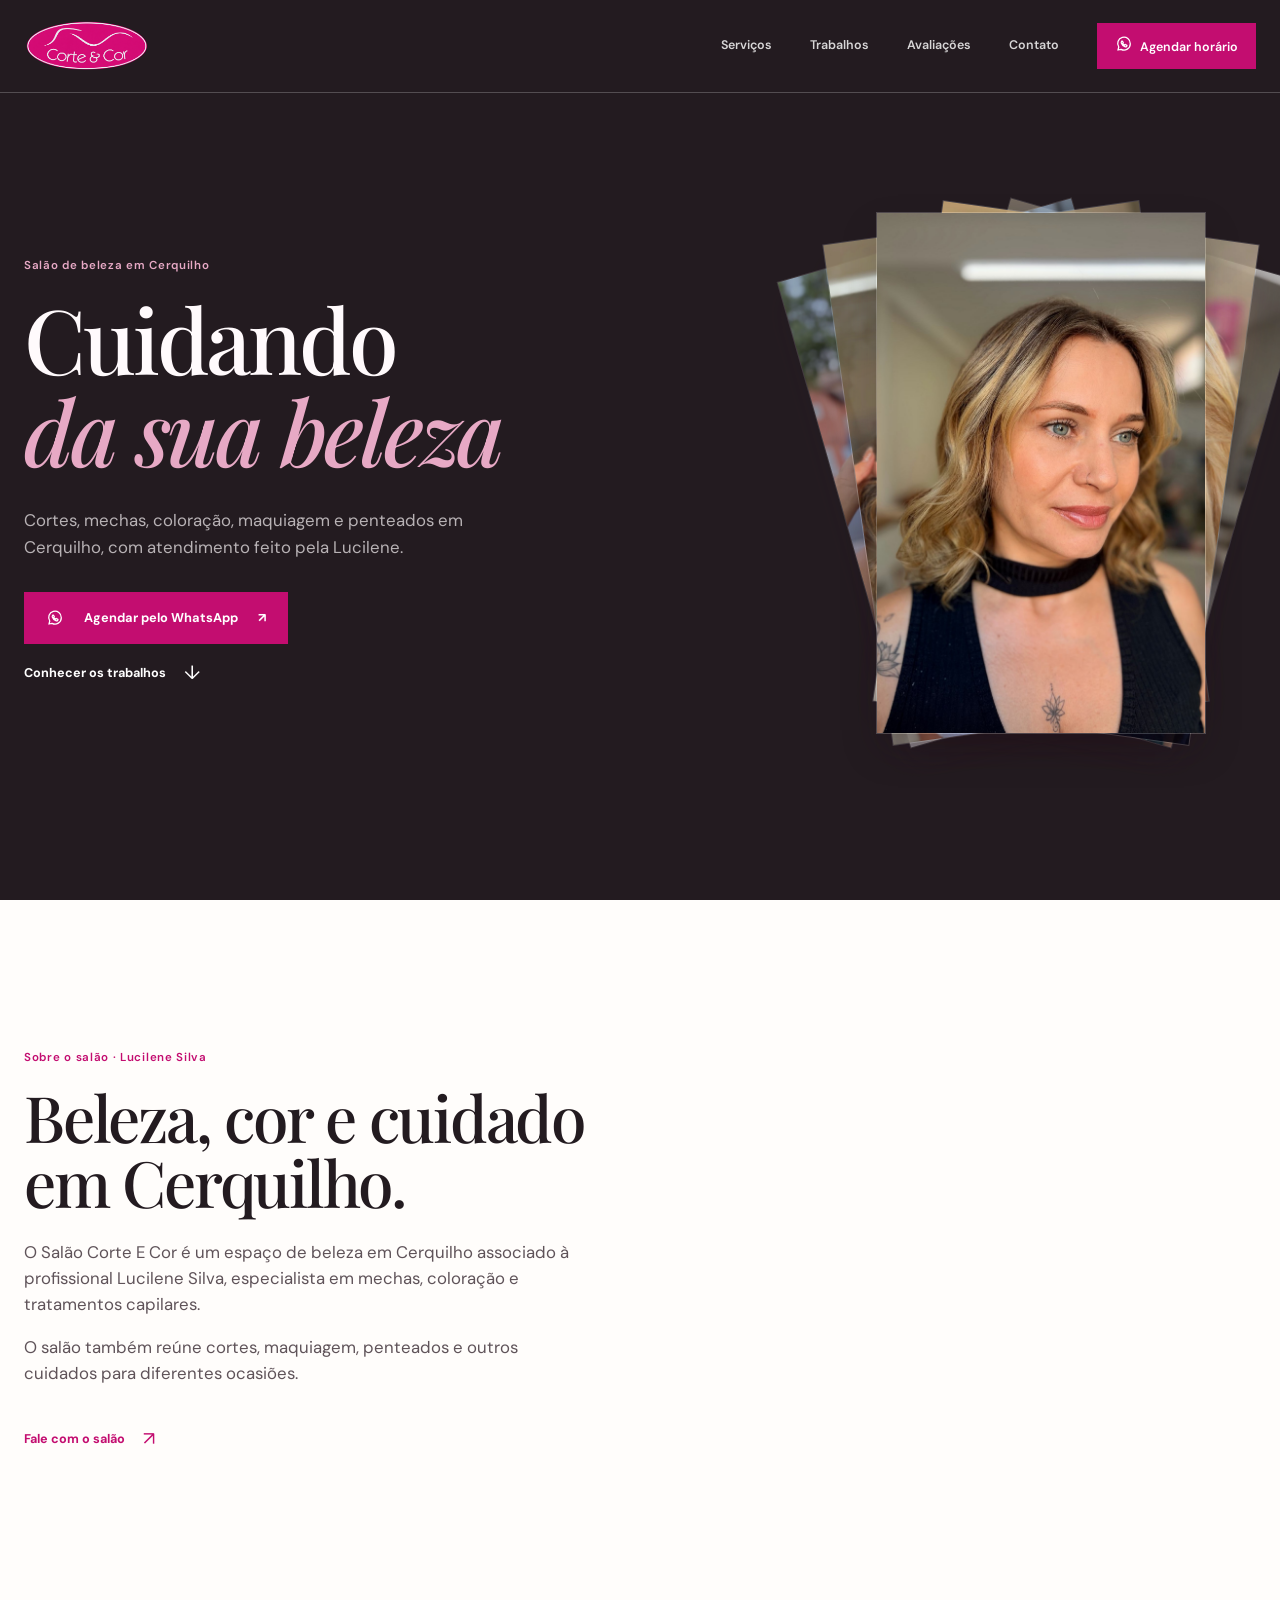
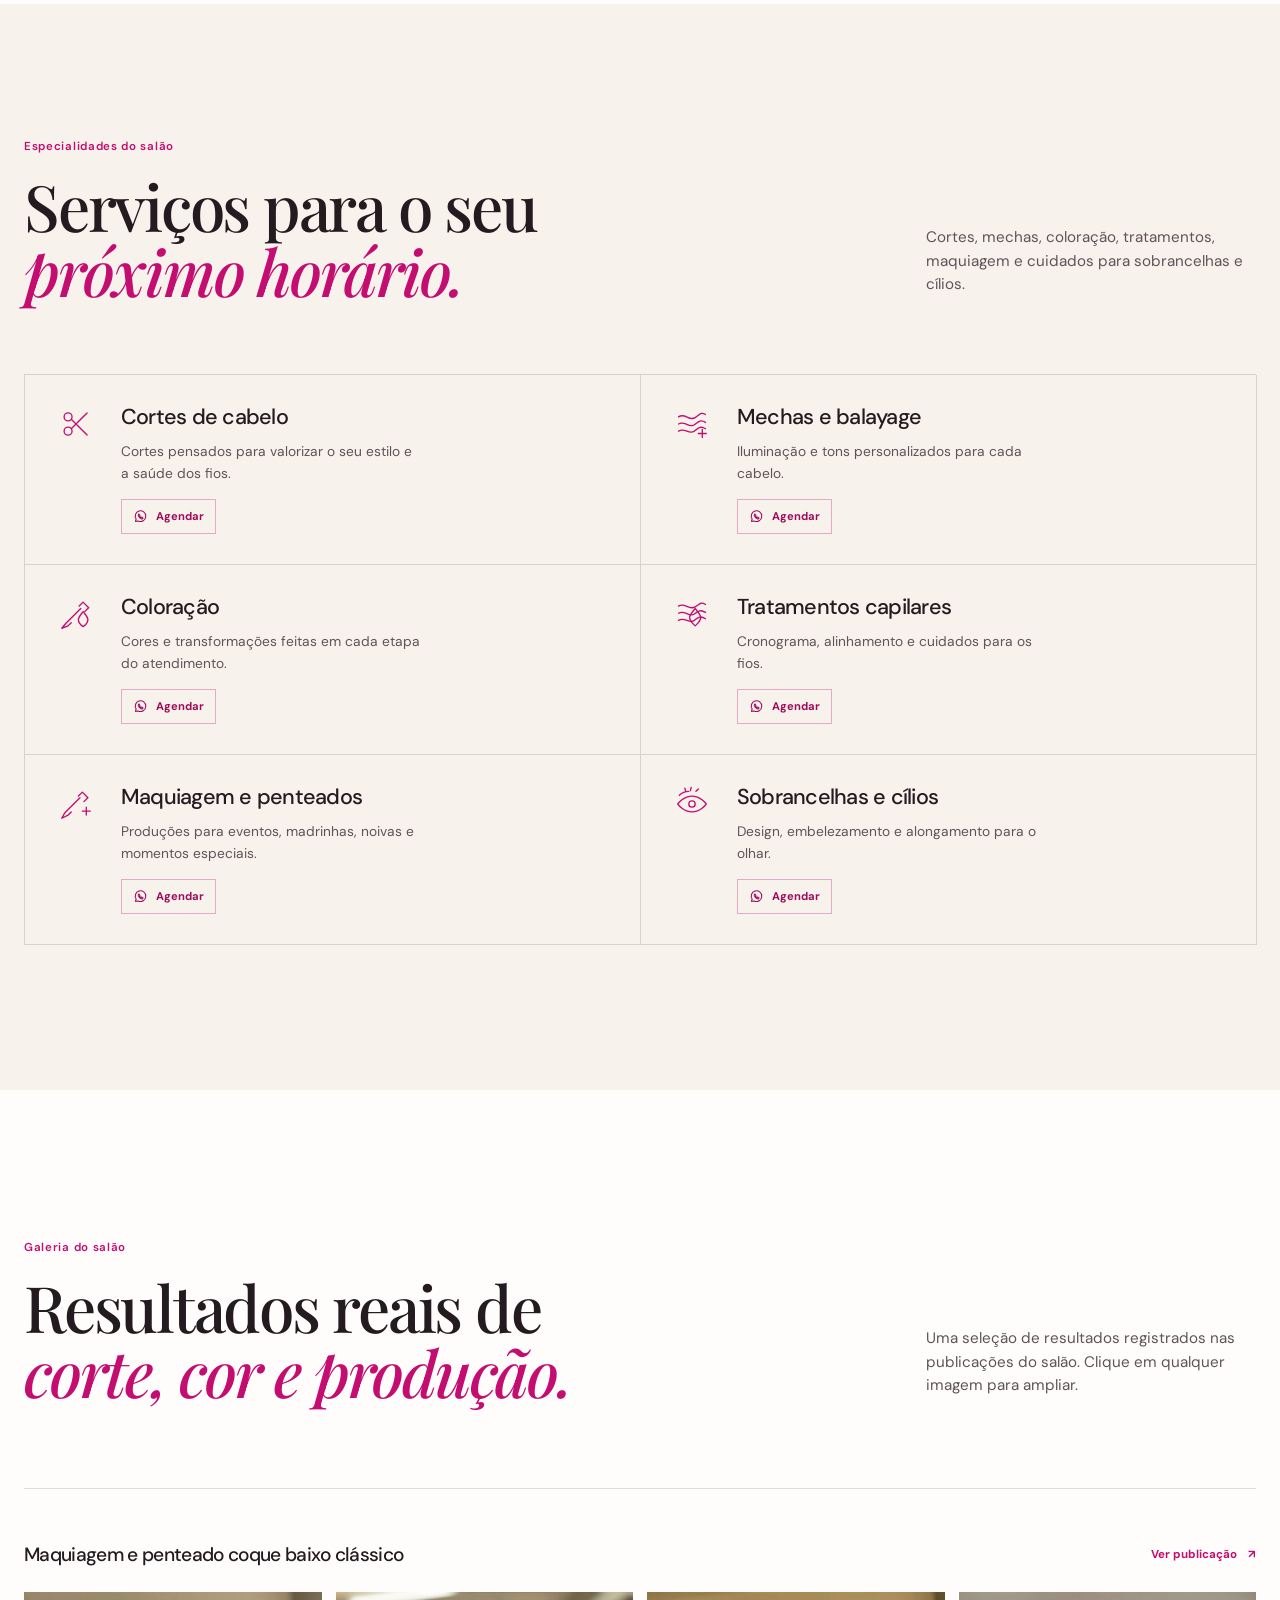
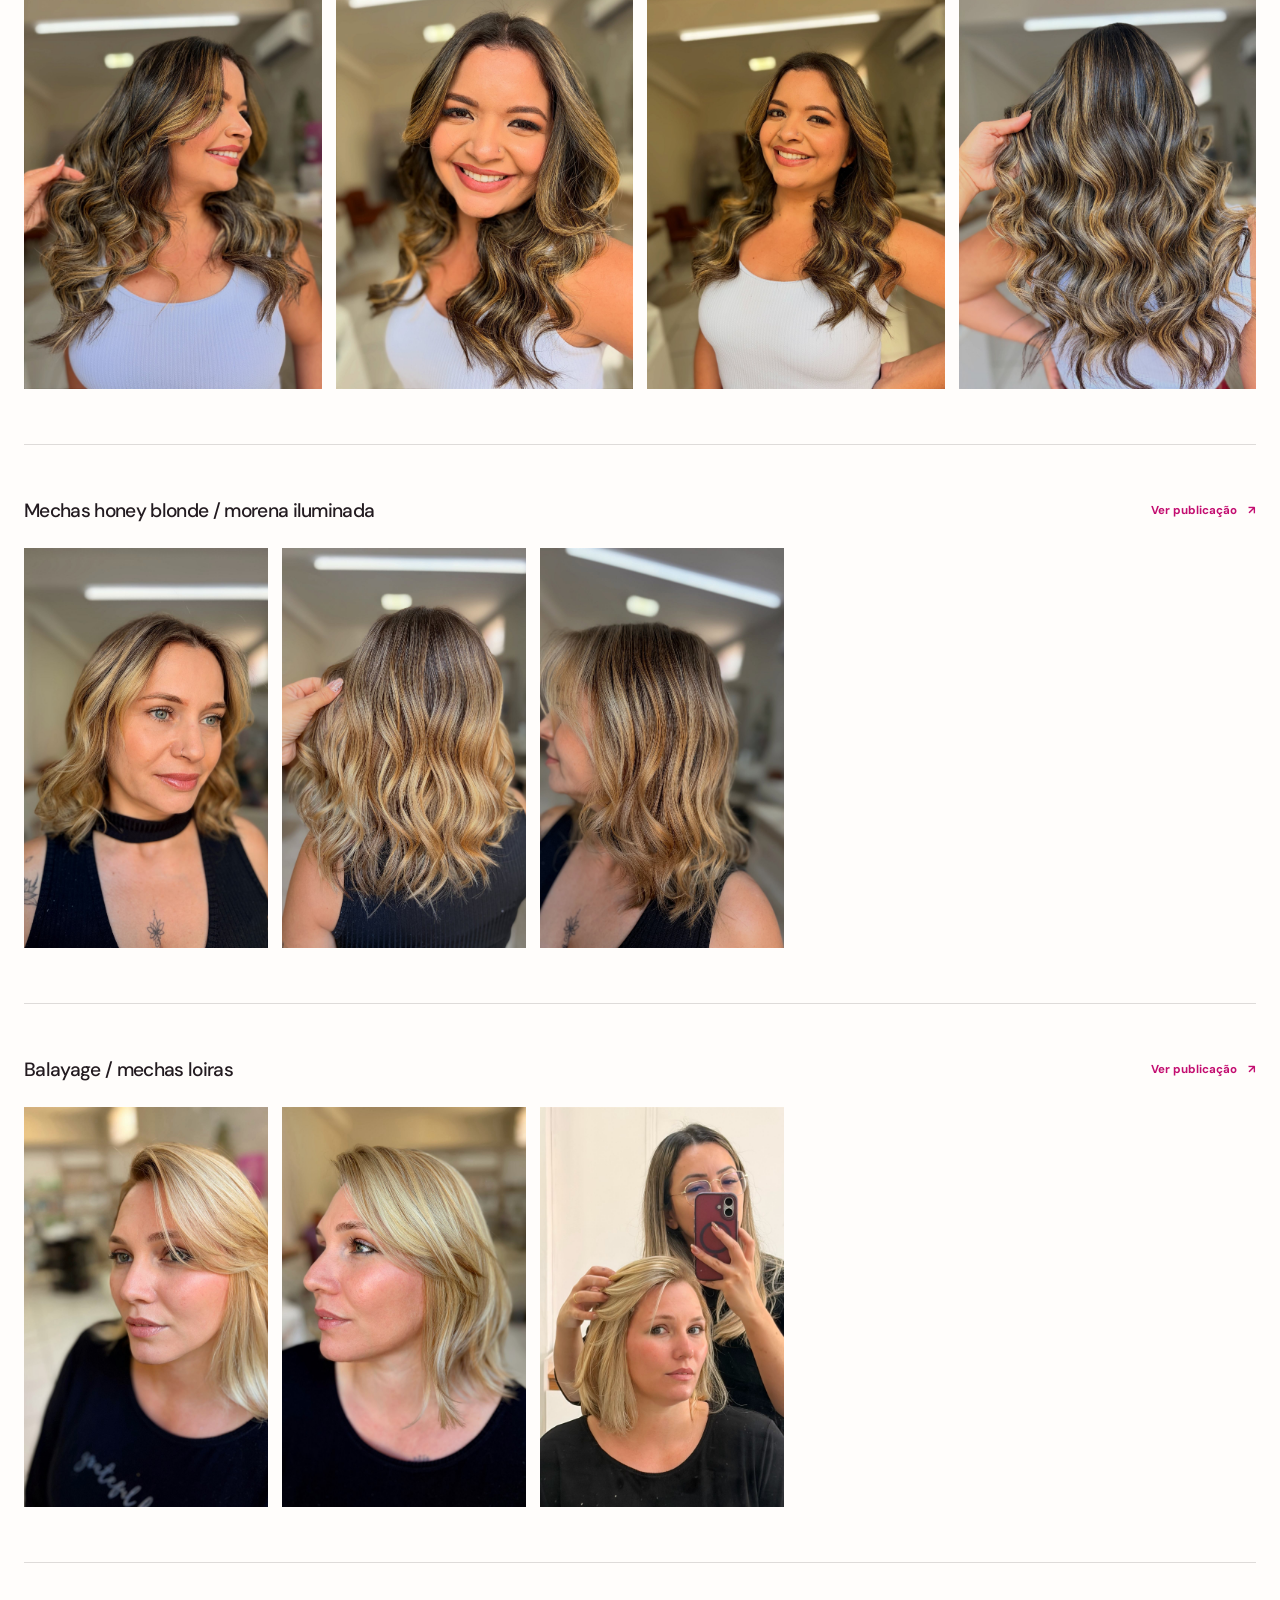
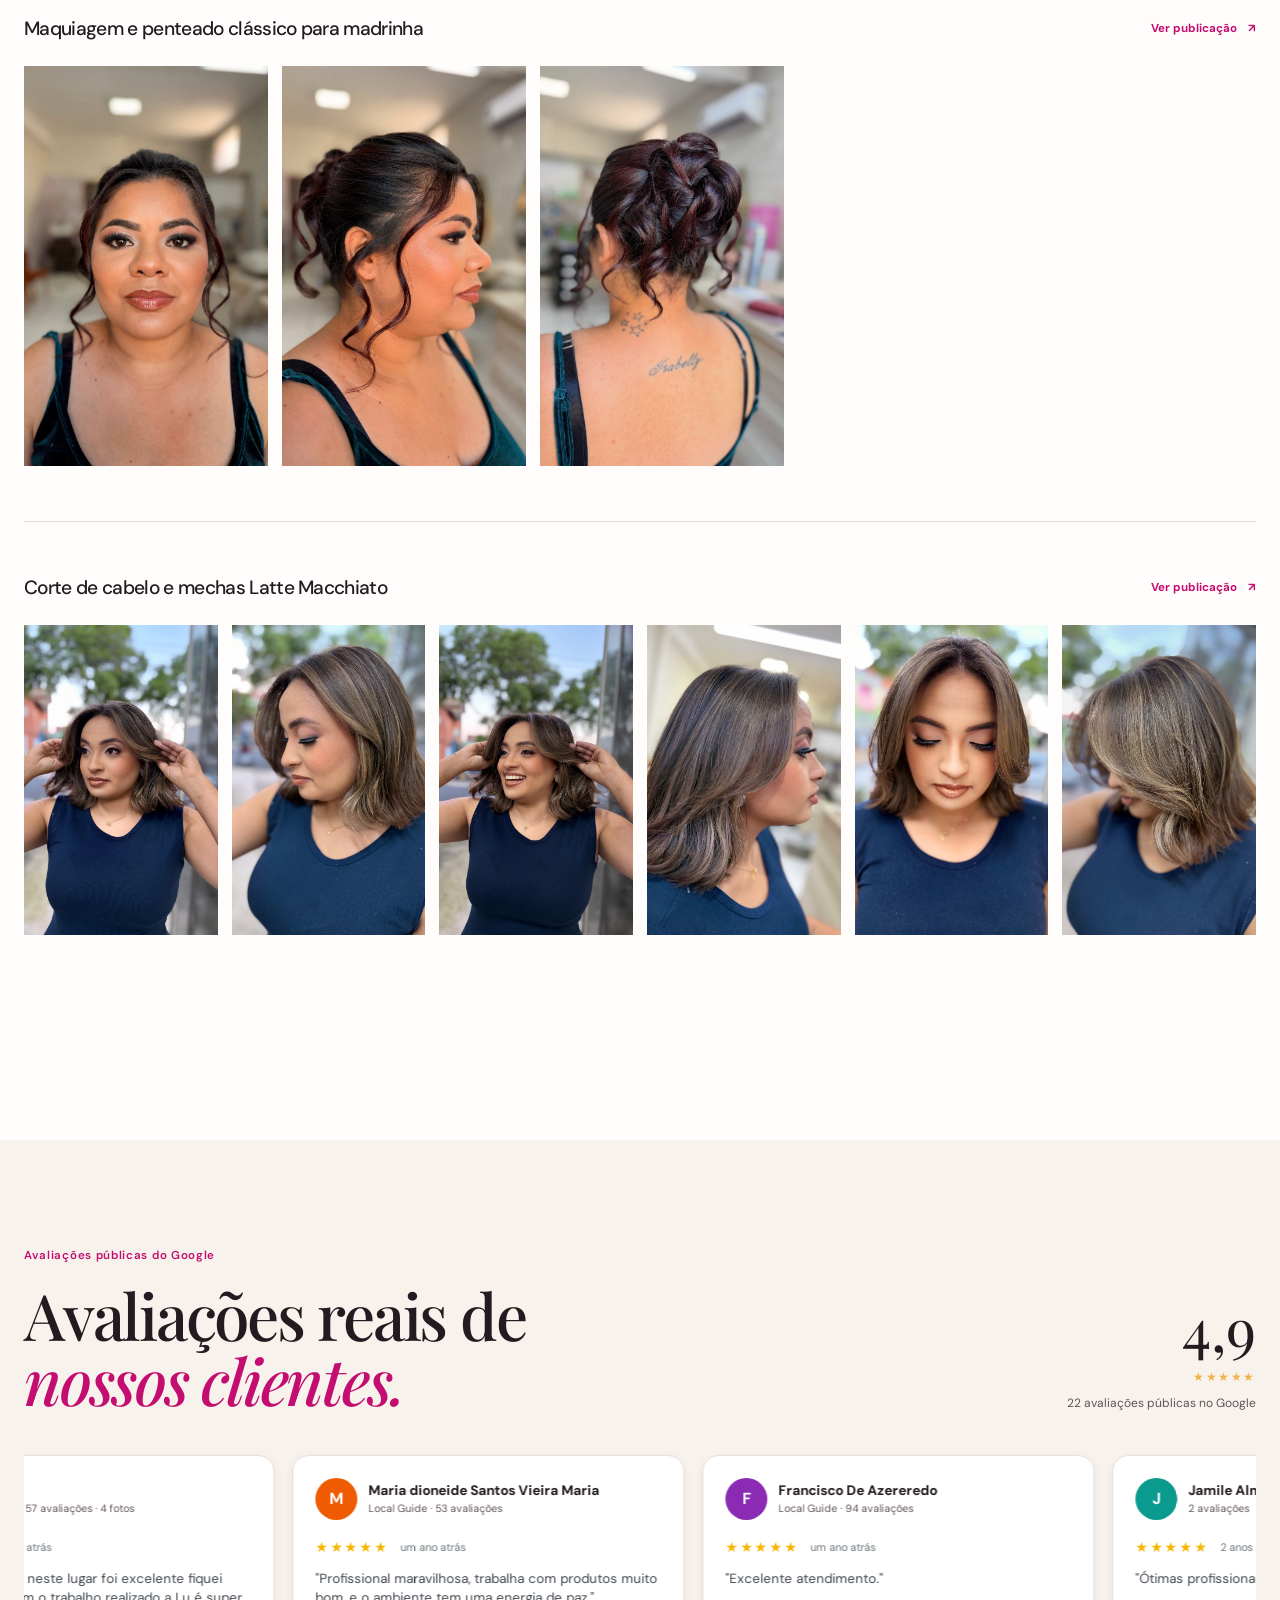
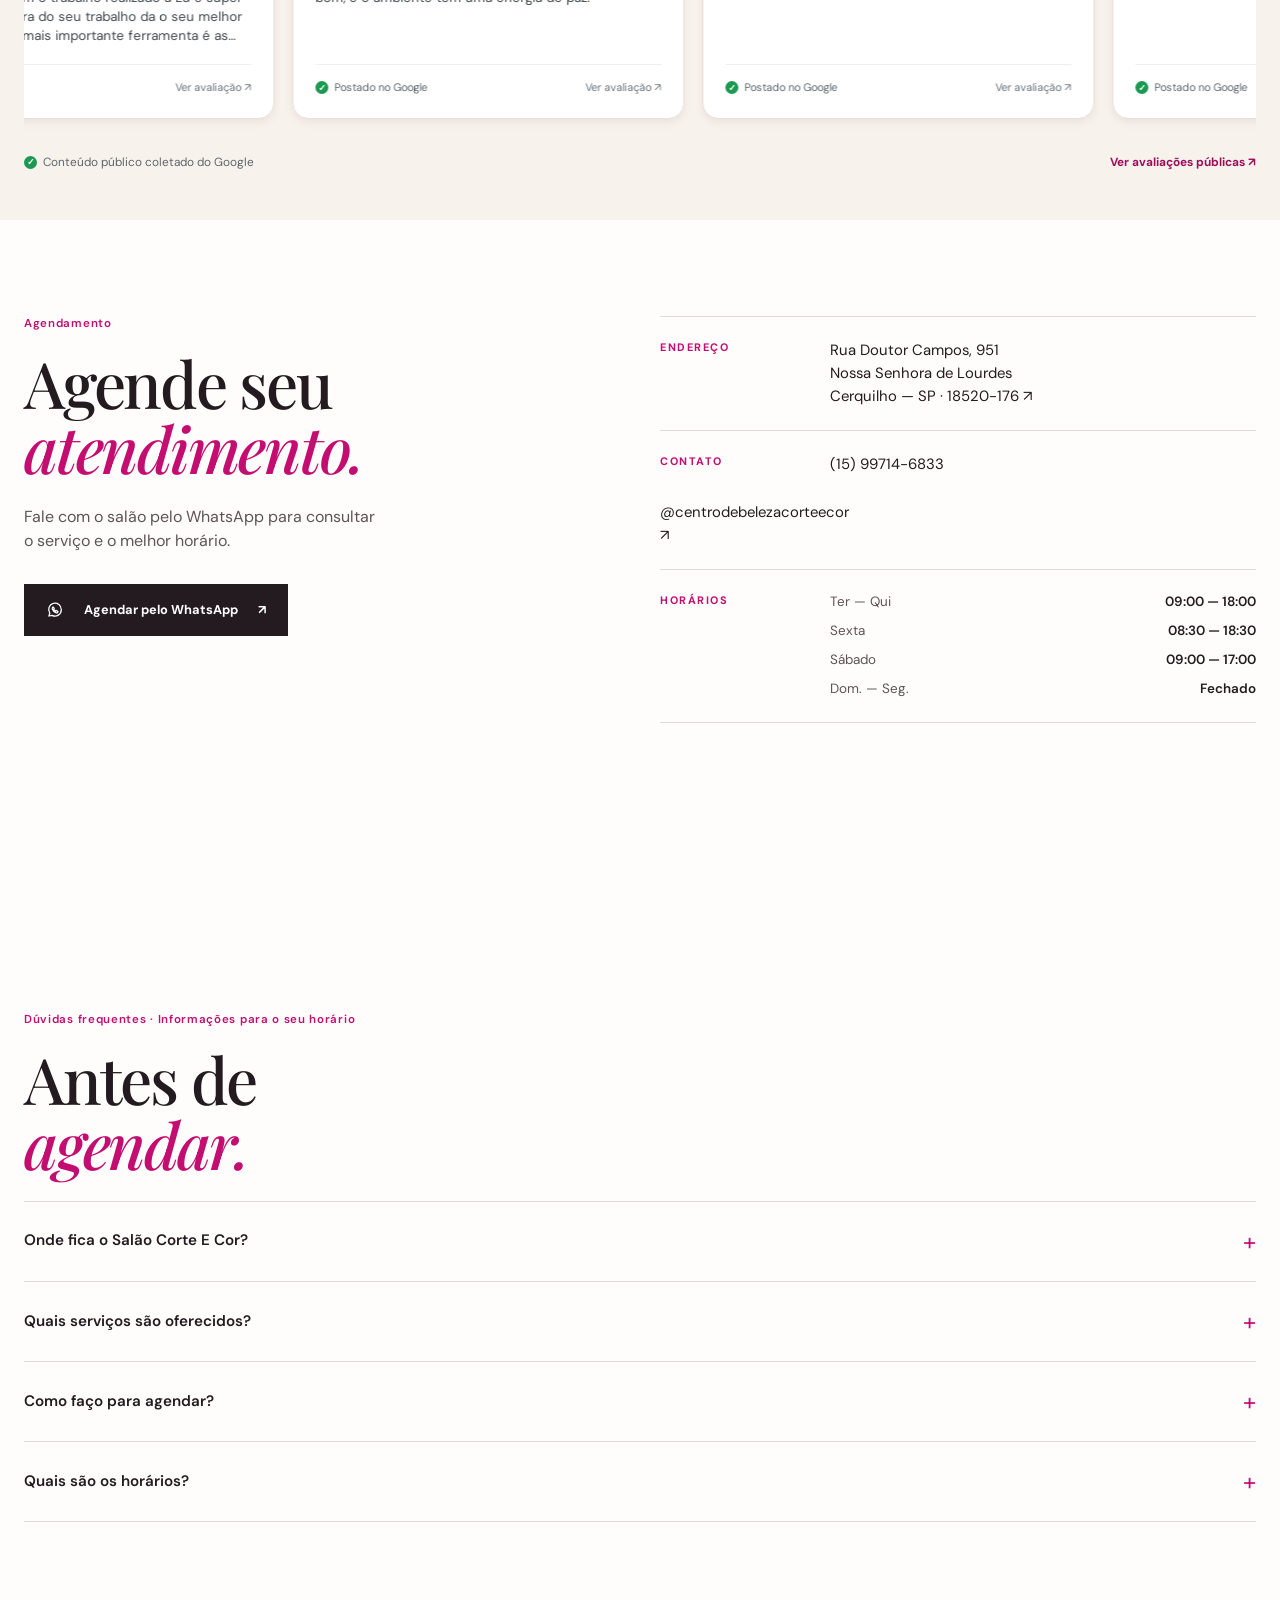
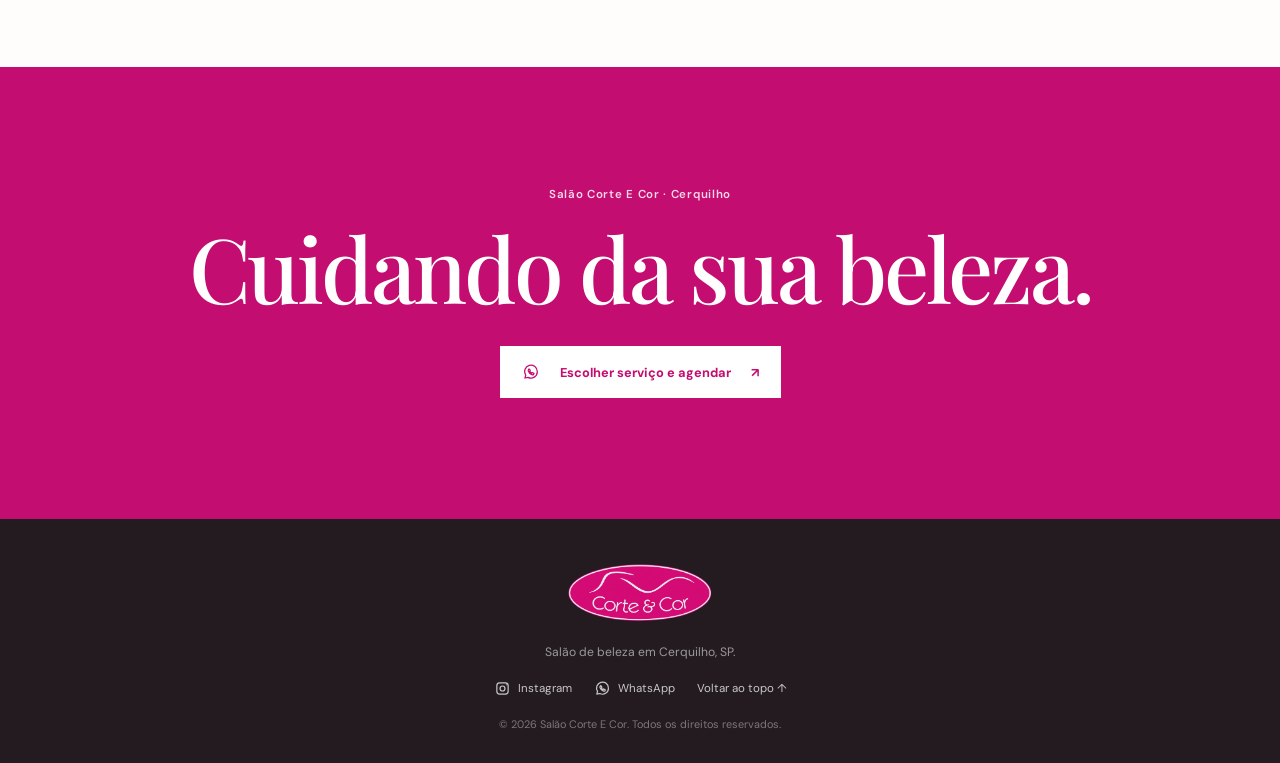
==== index.html @ 6958bc1d "Move hero actions below copy" ====
<!doctype html>
<html lang="pt-BR">
  <head>
    <meta charset="utf-8">
    <meta name="viewport" content="width=device-width, initial-scale=1">
    <meta name="theme-color" content="#b50f68">
    <meta name="description" content="Salão de beleza em Cerquilho especializado em cortes, mechas, coloração, tratamentos capilares, maquiagem e penteados.">
    <meta property="og:type" content="website">
    <meta property="og:title" content="Salão Corte E Cor | Beleza em Cerquilho">
    <meta property="og:description" content="Cuidando da sua beleza em Cerquilho, no bairro Nossa Senhora de Lourdes.">
    <meta property="og:image" content="assets/logo.png">
    <title>Salão de Beleza em Cerquilho | Salão Corte E Cor</title>
    <link rel="stylesheet" href="styles.css">
    <link rel="icon" type="image/png" href="assets/logo.png">
    <script type="application/ld+json">
      {
        "@context": "https://schema.org",
        "@type": "BeautySalon",
        "name": "Salão Corte E Cor",
        "image": "assets/logo.png",
        "description": "Salão de beleza em Cerquilho especializado em cortes, mechas, coloração, tratamentos capilares, maquiagem e penteados.",
        "telephone": "+55-15-99714-6833",
        "slogan": "Cuidando da sua beleza",
        "address": {
          "@type": "PostalAddress",
          "streetAddress": "Rua Doutor Campos, 951",
          "addressLocality": "Cerquilho",
          "addressRegion": "SP",
          "postalCode": "18520-176",
          "addressCountry": "BR"
        },
        "areaServed": "Cerquilho, SP",
        "sameAs": ["https://www.instagram.com/centrodebelezacorteecor/"],
        "openingHoursSpecification": [
          { "@type": "OpeningHoursSpecification", "dayOfWeek": "Tuesday", "opens": "09:00", "closes": "17:00" },
          { "@type": "OpeningHoursSpecification", "dayOfWeek": "Wednesday", "opens": "09:00", "closes": "18:00" },
          { "@type": "OpeningHoursSpecification", "dayOfWeek": "Thursday", "opens": "09:00", "closes": "18:00" },
          { "@type": "OpeningHoursSpecification", "dayOfWeek": "Friday", "opens": "08:30", "closes": "18:30" },
          { "@type": "OpeningHoursSpecification", "dayOfWeek": "Saturday", "opens": "09:00", "closes": "17:00" }
        ]
      }
    </script>
  </head>
  <body>
    <a class="skip-link" href="#conteudo">Ir para o conteúdo</a>

    <header class="site-header" data-header>
      <div class="container nav-wrap">
        <a class="brand" href="#inicio" aria-label="Salão Corte E Cor — início">
          <img src="assets/logo.png" alt="Logo Salão Corte E Cor" width="1916" height="821">
        </a>
        <button class="menu-toggle" type="button" aria-expanded="false" aria-controls="site-nav">
          <span></span><span></span><span></span>
          <span class="sr-only">Abrir menu</span>
        </button>
        <nav class="site-nav" id="site-nav" aria-label="Navegação principal">
          <a href="#servicos">Serviços</a>
          <a href="#trabalhos">Trabalhos</a>
          <a href="#avaliacoes">Avaliações</a>
          <a href="#contato">Contato</a>
          <a class="nav-cta" href="https://wa.me/message/CHSJ5ETGMGOBL1?text=Ol%C3%A1%2C%20gostaria%20de%20agendar%20um%20hor%C3%A1rio.%20Poderia%20confirmar%20os%20hor%C3%A1rios%20dispon%C3%ADveis%3F" data-booking-trigger><svg class="whatsapp-icon" viewBox="0 0 24 24" aria-hidden="true" focusable="false"><path d="M20.4 11.6a8.4 8.4 0 0 1-12.3 7.5L4 20l1-4a8.4 8.4 0 1 1 15.4-4.4Z"></path><path d="M9 8.2c.3-.3.7-.2.9.1l1.1 1.7c.2.3.1.6-.1.8l-.6.5c.5 1 1.2 1.7 2.3 2.2l.5-.6c.2-.3.6-.3.9-.1l1.7 1c.3.2.4.6.1.9l-.5.6c-.4.5-1 .7-1.6.5-2.5-.8-4.4-2.7-5.3-5.2-.2-.6 0-1.2.4-1.6Z"></path></svg>Agendar horário</a>
        </nav>
      </div>
    </header>

    <main id="conteudo">
      <section class="hero section-dark" id="inicio" aria-labelledby="hero-title">
        <div class="container hero-grid">
          <div class="hero-copy reveal-up">
            <p class="eyebrow">Salão de beleza em Cerquilho</p>
            <h1 id="hero-title">Cuidando<br><em>da sua beleza</em></h1>
            <p class="hero-lead">Cortes, mechas, coloração, maquiagem e penteados em Cerquilho, com atendimento feito pela Lucilene.</p>
            <div class="hero-actions">
              <a class="button button-primary" href="https://wa.me/message/CHSJ5ETGMGOBL1?text=Ol%C3%A1%2C%20gostaria%20de%20agendar%20um%20hor%C3%A1rio.%20Poderia%20confirmar%20os%20hor%C3%A1rios%20dispon%C3%ADveis%3F" data-booking-trigger><svg class="whatsapp-icon" viewBox="0 0 24 24" aria-hidden="true" focusable="false"><path d="M20.4 11.6a8.4 8.4 0 0 1-12.3 7.5L4 20l1-4a8.4 8.4 0 1 1 15.4-4.4Z"></path><path d="M9 8.2c.3-.3.7-.2.9.1l1.1 1.7c.2.3.1.6-.1.8l-.6.5c.5 1 1.2 1.7 2.3 2.2l.5-.6c.2-.3.6-.3.9-.1l1.7 1c.3.2.4.6.1.9l-.5.6c-.4.5-1 .7-1.6.5-2.5-.8-4.4-2.7-5.3-5.2-.2-.6 0-1.2.4-1.6Z"></path></svg>Agendar pelo WhatsApp <span aria-hidden="true">↗</span></a>
              <a class="text-link light-link" href="#trabalhos">Conhecer os trabalhos <span aria-hidden="true">↓</span></a>
            </div>
          </div>
          <div class="hero-visual reveal-scale">
            <div class="hero-art">
              <div class="hero-frame" data-hero-deck role="group" aria-label="Destaques de maquiagem e penteado" tabindex="0">
                <img class="hero-card" data-hero-card src="assets/galeria/Ddwrv7ZIKLT/imagem-01.jpg" alt="Resultado de maquiagem e penteado clássico para madrinha no Salão Corte E Cor" width="3072" height="4096" loading="eager" decoding="async" aria-hidden="true">
                <img class="hero-card" data-hero-card src="assets/galeria/DeN2fFHoJHp/imagem-01.jpg" alt="Resultado de corte de cabelo e mechas Latte Macchiato no Salão Corte E Cor" width="3024" height="4032" loading="eager" decoding="async" aria-hidden="true">
                <img class="hero-card" data-hero-card src="assets/galeria/DdeOWFoIESN/imagem-01.jpg" alt="Resultado de maquiagem e penteado coque baixo clássico no Salão Corte E Cor" width="3072" height="4096" fetchpriority="high" decoding="async" aria-hidden="false">
                <img class="hero-card" data-hero-card src="assets/galeria/DdKYQlCoOpx/imagem-01.jpg" alt="Resultado de mechas honey blonde e morena iluminada no Salão Corte E Cor" width="3072" height="4096" loading="eager" decoding="async" aria-hidden="true">
                <img class="hero-card" data-hero-card src="assets/galeria/DdpdXF6IPko/imagem-01.jpg" alt="Resultado de balayage e mechas loiras no Salão Corte E Cor" width="3072" height="4096" loading="eager" decoding="async" aria-hidden="true">
              </div>
            </div>
          </div>
        </div>
      </section>

      <section class="intro section-light" id="sobre" aria-labelledby="intro-title">
        <div class="container split-grid">
          <div class="intro-copy reveal-up">
            <p class="eyebrow">Sobre o salão · Lucilene Silva</p>
            <h2 id="intro-title">Beleza, cor e cuidado em Cerquilho.</h2>
            <p>O Salão Corte E Cor é um espaço de beleza em Cerquilho associado à profissional Lucilene Silva, especialista em mechas, coloração e tratamentos capilares.</p>
            <p>O salão também reúne cortes, maquiagem, penteados e outros cuidados para diferentes ocasiões.</p>
            <a class="text-link" href="#contato">Fale com o salão <span aria-hidden="true">↗</span></a>
          </div>
        </div>
      </section>

      <section class="services section-cream" id="servicos" aria-labelledby="services-title">
        <div class="container">
          <div class="section-heading reveal-up">
            <div>
              <p class="eyebrow">Especialidades do salão</p>
              <h2 id="services-title">Serviços para o seu<br><em>próximo horário.</em></h2>
            </div>
            <p class="section-intro">Cortes, mechas, coloração, tratamentos, maquiagem e cuidados para sobrancelhas e cílios.</p>
          </div>
          <div class="service-grid">
            <article class="service-card reveal-up"><svg class="service-icon" viewBox="0 0 48 48" aria-hidden="true" focusable="false"><circle cx="14" cy="15" r="5"></circle><circle cx="14" cy="33" r="5"></circle><path d="M18 18 38 38M18 30 35 13M24 24l14-14"></path></svg><h3>Cortes de cabelo</h3><p>Cortes pensados para valorizar o seu estilo e a saúde dos fios.</p><a class="service-booking" href="https://wa.me/message/CHSJ5ETGMGOBL1?text=Ol%C3%A1%2C%20gostaria%20de%20agendar%20um%20hor%C3%A1rio%20para%20Cortes%20de%20cabelo.%20Poderia%20confirmar%20os%20hor%C3%A1rios%20dispon%C3%ADveis%3F" data-service-booking="Cortes de cabelo"><svg class="whatsapp-icon" viewBox="0 0 24 24" aria-hidden="true" focusable="false"><path d="M20.4 11.6a8.4 8.4 0 0 1-12.3 7.5L4 20l1-4a8.4 8.4 0 1 1 15.4-4.4Z"></path><path d="M9 8.2c.3-.3.7-.2.9.1l1.1 1.7c.2.3.1.6-.1.8l-.6.5c.5 1 1.2 1.7 2.3 2.2l.5-.6c.2-.3.6-.3.9-.1l1.7 1c.3.2.4.6.1.9l-.5.6c-.4.5-1 .7-1.6.5-2.5-.8-4.4-2.7-5.3-5.2-.2-.6 0-1.2.4-1.6Z"></path></svg>Agendar</a></article>
            <article class="service-card reveal-up"><svg class="service-icon" viewBox="0 0 48 48" aria-hidden="true" focusable="false"><path d="M7 15c8-6 13 6 21 1 5-3 7-8 13-4M7 24c8-5 13 6 20 1 5-4 8-7 14-3M7 33c8-5 13 5 20 0 5-4 8-7 14-3"></path><path d="M37 31v10M32 36h10"></path></svg><h3>Mechas e balayage</h3><p>Iluminação e tons personalizados para cada cabelo.</p><a class="service-booking" href="https://wa.me/message/CHSJ5ETGMGOBL1?text=Ol%C3%A1%2C%20gostaria%20de%20agendar%20um%20hor%C3%A1rio%20para%20Mechas%20e%20balayage.%20Poderia%20confirmar%20os%20hor%C3%A1rios%20dispon%C3%ADveis%3F" data-service-booking="Mechas e balayage"><svg class="whatsapp-icon" viewBox="0 0 24 24" aria-hidden="true" focusable="false"><path d="M20.4 11.6a8.4 8.4 0 0 1-12.3 7.5L4 20l1-4a8.4 8.4 0 1 1 15.4-4.4Z"></path><path d="M9 8.2c.3-.3.7-.2.9.1l1.1 1.7c.2.3.1.6-.1.8l-.6.5c.5 1 1.2 1.7 2.3 2.2l1.7 1c.3.2.4.6.1.9l-.5.6c-.4.5-1 .7-1.6.5-2.5-.8-4.4-2.7-5.3-5.2-.2-.6 0-1.2.4-1.6Z"></path></svg>Agendar</a></article>
            <article class="service-card reveal-up"><svg class="service-icon" viewBox="0 0 48 48" aria-hidden="true" focusable="false"><path d="m11 36 19-19M28 14l5-5 7 7-5 5M11 36l-5 6 8-3 4-4"></path><path d="M39 31c0 4-3 7-6 9-3-2-6-5-6-9 0-3 3-6 6-10 3 4 6 7 6 10Z"></path></svg><h3>Coloração</h3><p>Cores e transformações feitas em cada etapa do atendimento.</p><a class="service-booking" href="https://wa.me/message/CHSJ5ETGMGOBL1?text=Ol%C3%A1%2C%20gostaria%20de%20agendar%20um%20hor%C3%A1rio%20para%20Colora%C3%A7%C3%A3o.%20Poderia%20confirmar%20os%20hor%C3%A1rios%20dispon%C3%ADveis%3F" data-service-booking="Coloração"><svg class="whatsapp-icon" viewBox="0 0 24 24" aria-hidden="true" focusable="false"><path d="M20.4 11.6a8.4 8.4 0 0 1-12.3 7.5L4 20l1-4a8.4 8.4 0 1 1 15.4-4.4Z"></path><path d="M9 8.2c.3-.3.7-.2.9.1l1.1 1.7c.2.3.1.6-.1.8l-.6.5c.5 1 1.2 1.7 2.3 2.2l.5-.6c.5-.4 1-.7 1.6-.5 2.5.8 4.4 2.7 5.3 5.2.2.6 0 1.2-.4 1.6l-.5.6c-.3.3-.7.2-.9-.1l-1.7-1c-.3-.2-.4-.6-.1-.9l.5-.6c-1.1-.5-1.8-1.2-2.3-2.2l.6-.5c.2-.2.3-.5.1-.8L9.9 8.3C9.7 8 9.3 7.9 9 8.2Z"></path></svg>Agendar</a></article>
            <article class="service-card reveal-up"><svg class="service-icon" viewBox="0 0 48 48" aria-hidden="true" focusable="false"><path d="M7 14c8-5 13 6 21 1 5-3 7-7 13-3M7 23c8-5 13 6 20 1 5-4 8-6 14-2M7 32c8-5 13 5 20 0 5-4 8-6 14-2"></path><path d="M35 28c0 5-4 8-7 11-3-3-7-6-7-11 0-3 4-7 7-11 3 4 7 8 7 11Z"></path></svg><h3>Tratamentos capilares</h3><p>Cronograma, alinhamento e cuidados para os fios.</p><a class="service-booking" href="https://wa.me/message/CHSJ5ETGMGOBL1?text=Ol%C3%A1%2C%20gostaria%20de%20agendar%20um%20hor%C3%A1rio%20para%20Tratamentos%20capilares.%20Poderia%20confirmar%20os%20hor%C3%A1rios%20dispon%C3%ADveis%3F" data-service-booking="Tratamentos capilares"><svg class="whatsapp-icon" viewBox="0 0 24 24" aria-hidden="true" focusable="false"><path d="M20.4 11.6a8.4 8.4 0 0 1-12.3 7.5L4 20l1-4a8.4 8.4 0 1 1 15.4-4.4Z"></path><path d="M9 8.2c.3-.3.7-.2.9.1l1.1 1.7c.2.3.1.6-.1.8l-.6.5c.5 1 1.2 1.7 2.3 2.2l.5-.6c.2-.3.6-.3.9-.1l1.7 1c.3.2.4.6.1.9l-.5.6c-.4.5-1 .7-1.6.5-2.5-.8-4.4-2.7-5.3-5.2-.2-.6 0-1.2.4-1.6Z"></path></svg>Agendar</a></article>
            <article class="service-card reveal-up"><svg class="service-icon" viewBox="0 0 48 48" aria-hidden="true" focusable="false"><path d="M10 35 29 16M27 14l5-5 7 7-5 5M10 35l-4 7 8-4 4-4"></path><path d="M37 28v10M32 33h10"></path></svg><h3>Maquiagem e penteados</h3><p>Produções para eventos, madrinhas, noivas e momentos especiais.</p><a class="service-booking" href="https://wa.me/message/CHSJ5ETGMGOBL1?text=Ol%C3%A1%2C%20gostaria%20de%20agendar%20um%20hor%C3%A1rio%20para%20Maquiagem%20e%20penteados.%20Poderia%20confirmar%20os%20hor%C3%A1rios%20dispon%C3%ADveis%3F" data-service-booking="Maquiagem e penteados"><svg class="whatsapp-icon" viewBox="0 0 24 24" aria-hidden="true" focusable="false"><path d="M20.4 11.6a8.4 8.4 0 0 1-12.3 7.5L4 20l1-4a8.4 8.4 0 1 1 15.4-4.4Z"></path><path d="M9 8.2c.3-.3.7-.2.9.1l1.1 1.7c.2.3.1.6-.1.8l-.6.5c.5 1 1.2 1.7 2.3 2.2l.5-.6c.5-.4 1-.7 1.6-.5 2.5.8 4.4 2.7 5.3 5.2.2.6 0 1.2-.4 1.6l-.5.6c-.3.3-.7.2-.9-.1l-1.7-1c-.3-.2-.4-.6-.1-.9l.5-.6c-1.1-.5-1.8-1.2-2.3-2.2l.6-.5c.2-.2.3-.5.1-.8L9.9 8.3C9.7 8 9.3 7.9 9 8.2Z"></path></svg>Agendar</a></article>
            <article class="service-card reveal-up"><svg class="service-icon" viewBox="0 0 48 48" aria-hidden="true" focusable="false"><path d="M6 24s7-10 18-10 18 10 18 10-7 10-18 10S6 24 6 24Z"></path><circle cx="24" cy="24" r="4"></circle><path d="M8 13c4-4 8-5 12-5M16 8l-1-4M22 7l1-4M29 8l3-3"></path></svg><h3>Sobrancelhas e cílios</h3><p>Design, embelezamento e alongamento para o olhar.</p><a class="service-booking" href="https://wa.me/message/CHSJ5ETGMGOBL1?text=Ol%C3%A1%2C%20gostaria%20de%20agendar%20um%20hor%C3%A1rio%20para%20Sobrancelhas%20e%20c%C3%ADlios.%20Poderia%20confirmar%20os%20hor%C3%A1rios%20dispon%C3%ADveis%3F" data-service-booking="Sobrancelhas e cílios"><svg class="whatsapp-icon" viewBox="0 0 24 24" aria-hidden="true" focusable="false"><path d="M20.4 11.6a8.4 8.4 0 0 1-12.3 7.5L4 20l1-4a8.4 8.4 0 1 1 15.4-4.4Z"></path><path d="M9 8.2c.3-.3.7-.2.9.1l1.1 1.7c.2.3.1.6-.1.8l-.6.5c.5-.4 1-.7 1.6-.5 2.5.8 4.4 2.7 5.3 5.2.2.6 0 1.2-.4 1.6l-.5.6c-.3.3-.7.2-.9-.1l-1.7-1c-.3-.2-.4-.6-.1-.9l.5-.6c-1.1-.5-1.8-1.2-2.3-2.2l.6-.5c.2-.2.3-.5.1-.8L9.9 8.3C9.7 8 9.3 7.9 9 8.2Z"></path></svg>Agendar</a></article>
          </div>
        </div>
      </section>

      <section class="work-section section-light" id="trabalhos" aria-labelledby="work-title">
        <div class="container">
          <div class="section-heading work-heading reveal-up">
            <div>
              <p class="eyebrow">Galeria do salão</p>
              <h2 id="work-title">Resultados reais de<br><em>corte, cor e produção.</em></h2>
            </div>
            <p class="section-intro">Uma seleção de resultados registrados nas publicações do salão. Clique em qualquer imagem para ampliar.</p>
          </div>

          <div class="gallery-group reveal-up" id="galeria-maquiagem">
            <div class="gallery-heading"><div><h3>Maquiagem e penteado coque baixo clássico</h3></div><a href="https://www.instagram.com/p/DdeOWFoIESN/" target="_blank" rel="noopener">Ver publicação <span aria-hidden="true">↗</span></a></div>
            <div class="gallery-grid gallery-grid-four">
              <a class="gallery-item gallery-item-tall" href="assets/galeria/DdeOWFoIESN/imagem-01.jpg" data-gallery="DdeOWFoIESN" data-caption="Maquiagem e penteado coque baixo clássico — imagem 1"><img src="assets/galeria/DdeOWFoIESN/imagem-01.jpg" alt="Maquiagem e penteado coque baixo clássico — resultado 1" width="3072" height="4096" loading="lazy"></a>
              <a class="gallery-item" href="assets/galeria/DdeOWFoIESN/imagem-02.jpg" data-gallery="DdeOWFoIESN" data-caption="Maquiagem e penteado coque baixo clássico — imagem 2"><img src="assets/galeria/DdeOWFoIESN/imagem-02.jpg" alt="Maquiagem e penteado coque baixo clássico — resultado 2" width="3072" height="4096" loading="lazy"></a>
              <a class="gallery-item" href="assets/galeria/DdeOWFoIESN/imagem-03.jpg" data-gallery="DdeOWFoIESN" data-caption="Maquiagem e penteado coque baixo clássico — imagem 3"><img src="assets/galeria/DdeOWFoIESN/imagem-03.jpg" alt="Maquiagem e penteado coque baixo clássico — resultado 3" width="3072" height="4096" loading="lazy"></a>
              <a class="gallery-item" href="assets/galeria/DdeOWFoIESN/imagem-05.jpg" data-gallery="DdeOWFoIESN" data-caption="Maquiagem e penteado coque baixo clássico — imagem 5"><img src="assets/galeria/DdeOWFoIESN/imagem-05.jpg" alt="Maquiagem e penteado coque baixo clássico — resultado 5" width="3072" height="4096" loading="lazy"></a>
            </div>
          </div>

          <div class="gallery-group reveal-up" id="galeria-honey">
            <div class="gallery-heading"><div><h3>Mechas honey blonde / morena iluminada</h3></div><a href="https://www.instagram.com/p/DdKYQlCoOpx/" target="_blank" rel="noopener">Ver publicação <span aria-hidden="true">↗</span></a></div>
            <div class="gallery-grid gallery-grid-three">
              <a class="gallery-item" href="assets/galeria/DdKYQlCoOpx/imagem-01.jpg" data-gallery="DdKYQlCoOpx" data-caption="Mechas honey blonde / morena iluminada — imagem 1"><img src="assets/galeria/DdKYQlCoOpx/imagem-01.jpg" alt="Mechas honey blonde e morena iluminada — resultado 1" width="3072" height="4096" loading="lazy"></a>
              <a class="gallery-item" href="assets/galeria/DdKYQlCoOpx/imagem-03.jpg" data-gallery="DdKYQlCoOpx" data-caption="Mechas honey blonde / morena iluminada — imagem 3"><img src="assets/galeria/DdKYQlCoOpx/imagem-03.jpg" alt="Mechas honey blonde e morena iluminada — resultado 3" width="3072" height="4096" loading="lazy"></a>
              <a class="gallery-item" href="assets/galeria/DdKYQlCoOpx/imagem-04.jpg" data-gallery="DdKYQlCoOpx" data-caption="Mechas honey blonde / morena iluminada — imagem 4"><img src="assets/galeria/DdKYQlCoOpx/imagem-04.jpg" alt="Mechas honey blonde e morena iluminada — resultado 4" width="3072" height="4096" loading="lazy"></a>
            </div>
          </div>

          <div class="gallery-group reveal-up" id="galeria-balayage">
            <div class="gallery-heading"><div><h3>Balayage / mechas loiras</h3></div><a href="https://www.instagram.com/p/DdpdXF6IPko/" target="_blank" rel="noopener">Ver publicação <span aria-hidden="true">↗</span></a></div>
            <div class="gallery-grid gallery-grid-three">
              <a class="gallery-item" href="assets/galeria/DdpdXF6IPko/imagem-01.jpg" data-gallery="DdpdXF6IPko" data-caption="Balayage / mechas loiras — imagem 1"><img src="assets/galeria/DdpdXF6IPko/imagem-01.jpg" alt="Balayage e mechas loiras — resultado 1" width="3072" height="4096" loading="lazy"></a>
              <a class="gallery-item" href="assets/galeria/DdpdXF6IPko/imagem-02.jpg" data-gallery="DdpdXF6IPko" data-caption="Balayage / mechas loiras — imagem 2"><img src="assets/galeria/DdpdXF6IPko/imagem-02.jpg" alt="Balayage e mechas loiras — resultado 2" width="3072" height="4096" loading="lazy"></a>
              <a class="gallery-item" href="assets/galeria/DdpdXF6IPko/imagem-03.jpg" data-gallery="DdpdXF6IPko" data-caption="Balayage / mechas loiras — imagem 3"><img src="assets/galeria/DdpdXF6IPko/imagem-03.jpg" alt="Balayage e mechas loiras — resultado 3" width="3024" height="4032" loading="lazy"></a>
            </div>
          </div>

          <div class="gallery-group reveal-up" id="galeria-madrinha">
            <div class="gallery-heading"><div><h3>Maquiagem e penteado clássico para madrinha</h3></div><a href="https://www.instagram.com/p/Ddwrv7ZIKLT/" target="_blank" rel="noopener">Ver publicação <span aria-hidden="true">↗</span></a></div>
            <div class="gallery-grid gallery-grid-three">
              <a class="gallery-item" href="assets/galeria/Ddwrv7ZIKLT/imagem-01.jpg" data-gallery="Ddwrv7ZIKLT" data-caption="Maquiagem e penteado clássico para madrinha — imagem 1"><img src="assets/galeria/Ddwrv7ZIKLT/imagem-01.jpg" alt="Maquiagem e penteado clássico para madrinha — resultado 1" width="3072" height="4096" loading="lazy"></a>
              <a class="gallery-item" href="assets/galeria/Ddwrv7ZIKLT/imagem-02.jpg" data-gallery="Ddwrv7ZIKLT" data-caption="Maquiagem e penteado clássico para madrinha — imagem 2"><img src="assets/galeria/Ddwrv7ZIKLT/imagem-02.jpg" alt="Maquiagem e penteado clássico para madrinha — resultado 2" width="3072" height="4096" loading="lazy"></a>
              <a class="gallery-item" href="assets/galeria/Ddwrv7ZIKLT/imagem-03.jpg" data-gallery="Ddwrv7ZIKLT" data-caption="Maquiagem e penteado clássico para madrinha — imagem 3"><img src="assets/galeria/Ddwrv7ZIKLT/imagem-03.jpg" alt="Maquiagem e penteado clássico para madrinha — resultado 3" width="3072" height="4096" loading="lazy"></a>
            </div>
          </div>

          <div class="gallery-group reveal-up" id="galeria-latte">
            <div class="gallery-heading"><div><h3>Corte de cabelo e mechas Latte Macchiato</h3></div><a href="https://www.instagram.com/p/DeN2fFHoJHp/" target="_blank" rel="noopener">Ver publicação <span aria-hidden="true">↗</span></a></div>
            <div class="gallery-grid gallery-grid-six">
              <a class="gallery-item" href="assets/galeria/DeN2fFHoJHp/imagem-01.jpg" data-gallery="DeN2fFHoJHp" data-caption="Corte de cabelo e mechas Latte Macchiato — imagem 1"><img src="assets/galeria/DeN2fFHoJHp/imagem-01.jpg" alt="Corte de cabelo e mechas Latte Macchiato — resultado 1" width="3024" height="4032" loading="lazy"></a>
              <a class="gallery-item" href="assets/galeria/DeN2fFHoJHp/imagem-02.jpg" data-gallery="DeN2fFHoJHp" data-caption="Corte de cabelo e mechas Latte Macchiato — imagem 2"><img src="assets/galeria/DeN2fFHoJHp/imagem-02.jpg" alt="Corte de cabelo e mechas Latte Macchiato — resultado 2" width="3023" height="4030" loading="lazy"></a>
              <a class="gallery-item" href="assets/galeria/DeN2fFHoJHp/imagem-03.jpg" data-gallery="DeN2fFHoJHp" data-caption="Corte de cabelo e mechas Latte Macchiato — imagem 3"><img src="assets/galeria/DeN2fFHoJHp/imagem-03.jpg" alt="Corte de cabelo e mechas Latte Macchiato — resultado 3" width="3023" height="4030" loading="lazy"></a>
              <a class="gallery-item" href="assets/galeria/DeN2fFHoJHp/imagem-04.jpg" data-gallery="DeN2fFHoJHp" data-caption="Corte de cabelo e mechas Latte Macchiato — imagem 4"><img src="assets/galeria/DeN2fFHoJHp/imagem-04.jpg" alt="Corte de cabelo e mechas Latte Macchiato — resultado 4" width="3023" height="4030" loading="lazy"></a>
              <a class="gallery-item" href="assets/galeria/DeN2fFHoJHp/imagem-05.jpg" data-gallery="DeN2fFHoJHp" data-caption="Corte de cabelo e mechas Latte Macchiato — imagem 5"><img src="assets/galeria/DeN2fFHoJHp/imagem-05.jpg" alt="Corte de cabelo e mechas Latte Macchiato — resultado 5" width="3023" height="4030" loading="lazy"></a>
              <a class="gallery-item" href="assets/galeria/DeN2fFHoJHp/imagem-08.jpg" data-gallery="DeN2fFHoJHp" data-caption="Corte de cabelo e mechas Latte Macchiato — imagem 8"><img src="assets/galeria/DeN2fFHoJHp/imagem-08.jpg" alt="Corte de cabelo e mechas Latte Macchiato — resultado 8" width="3024" height="4032" loading="lazy"></a>
            </div>
          </div>
        </div>
      </section>

      <section class="reviews" id="avaliacoes" aria-labelledby="reviews-title">
        <div class="container">
          <div class="reviews-intro reveal-up">
            <div><p class="eyebrow">Avaliações públicas do Google</p><h2 id="reviews-title">Avaliações reais de<br><em>nossos clientes.</em></h2></div>
            <div class="rating-lockup"><span class="rating-number">4,9</span><span class="stars" aria-label="4,9 de 5 estrelas">★★★★★</span><span>22 avaliações públicas no Google</span></div>
          </div>
        </div>
        <div class="reviews-carousel-shell">
          <div class="container reviews-carousel" id="reviews-carousel" role="region" tabindex="0" aria-label="Avaliações públicas do Google">
            <div class="reviews-track">
              <div class="reviews-set">
                <article class="google-review-card reveal-up">
                  <header class="google-review-head"><span class="review-avatar review-avatar-rose">R</span><div><strong>Rose</strong><span>Local Guide · 57 avaliações · 4 fotos</span></div></header>
                  <div class="google-review-meta"><span class="review-stars" aria-label="5 de 5 estrelas">★★★★★</span><time>3 anos atrás</time></div>
                  <p class="google-review-text">&quot;Minha experiência neste lugar foi excelente fiquei muito satisfeita com o trabalho realizado a Lu é super profissional e segura do seu trabalho.&quot;</p>
                  <footer class="google-review-foot"><span class="google-verified"><span aria-hidden="true">✓</span> Postado no Google</span><a href="https://www.google.com/maps/contrib/102523745641621459259/reviews?hl=pt-BR" target="_blank" rel="noopener">Ver avaliação ↗</a></footer>
                </article>
                <article class="google-review-card reveal-up">
                  <header class="google-review-head"><span class="review-avatar review-avatar-blue">M</span><div><strong>Maria</strong><span>Local Guide · 53 avaliações</span></div></header>
                  <div class="google-review-meta"><span class="review-stars" aria-label="5 de 5 estrelas">★★★★★</span><time>um ano atrás</time></div>
                  <p class="google-review-text">&quot;Profissional maravilhosa, trabalha com produtos muito bom, e o ambiente tem uma energia de paz.&quot;</p>
                  <footer class="google-review-foot"><span class="google-verified"><span aria-hidden="true">✓</span> Postado no Google</span><a href="https://www.google.com/maps/contrib/111120358712039942926/reviews?hl=pt-BR" target="_blank" rel="noopener">Ver avaliação ↗</a></footer>
                </article>
                <article class="google-review-card reveal-up">
                  <header class="google-review-head"><span class="review-avatar review-avatar-gold">F</span><div><strong>Francisco</strong><span>Local Guide · 94 avaliações</span></div></header>
                  <div class="google-review-meta"><span class="review-stars" aria-label="5 de 5 estrelas">★★★★★</span><time>um ano atrás</time></div>
                  <p class="google-review-text">&quot;Excelente atendimento.&quot;</p>
                  <footer class="google-review-foot"><span class="google-verified"><span aria-hidden="true">✓</span> Postado no Google</span><a href="https://www.google.com/maps/contrib/106004981105674265736/reviews?hl=pt-BR" target="_blank" rel="noopener">Ver avaliação ↗</a></footer>
                </article>
                <article class="google-review-card reveal-up">
                  <header class="google-review-head"><span class="review-avatar review-avatar-rose">J</span><div><strong>Jamile</strong><span>2 avaliações</span></div></header>
                  <div class="google-review-meta"><span class="review-stars" aria-label="5 de 5 estrelas">★★★★★</span><time>2 anos atrás</time></div>
                  <p class="google-review-text">&quot;Ótimas profissionais...&quot;</p>
                  <footer class="google-review-foot"><span class="google-verified"><span aria-hidden="true">✓</span> Postado no Google</span><a href="https://www.google.com/maps/contrib/118277009712931692985/reviews?hl=pt-BR" target="_blank" rel="noopener">Ver avaliação ↗</a></footer>
                </article>
                <article class="google-review-card reveal-up">
                  <header class="google-review-head"><span class="review-avatar review-avatar-blue">S</span><div><strong>Sara</strong><span>Local Guide · 13 avaliações · 15 fotos</span></div></header>
                  <div class="google-review-meta"><span class="review-stars" aria-label="5 de 5 estrelas">★★★★★</span><time>2 anos atrás</time></div>
                  <p class="google-review-text">&quot;Excelente!&quot;</p>
                  <footer class="google-review-foot"><span class="google-verified"><span aria-hidden="true">✓</span> Postado no Google</span><a href="https://www.google.com/maps/contrib/101775177504498397797/reviews?hl=pt-BR" target="_blank" rel="noopener">Ver avaliação ↗</a></footer>
                </article>
              </div>
            </div>
          </div>
        </div>
        <div class="container reviews-footer-note reveal-up">
          <span class="google-verified"><span aria-hidden="true">✓</span> Conteúdo público coletado do Google</span>
          <a href="https://www.google.com/search?q=Sal%C3%A3o+Corte+E+Cor+Cerquilho+SP" target="_blank" rel="noopener">Ver avaliações públicas ↗</a>
        </div>
        <noscript><p class="container noscript-note">As 22 avaliações completas estão disponíveis no arquivo público <a href="avaliacoes_google.md">avaliacoes_google.md</a>.</p></noscript>
      </section>

      <section class="visit section-light" id="contato" aria-labelledby="visit-title">
        <div class="container visit-grid">
          <div class="visit-copy reveal-up"><p class="eyebrow">Agendamento</p><h2 id="visit-title">Agende seu<br><em>atendimento.</em></h2><p>Fale com o salão pelo WhatsApp para consultar o serviço e o melhor horário.</p><a class="button button-dark" href="https://wa.me/message/CHSJ5ETGMGOBL1?text=Ol%C3%A1%2C%20gostaria%20de%20agendar%20um%20hor%C3%A1rio.%20Poderia%20confirmar%20os%20hor%C3%A1rios%20dispon%C3%ADveis%3F" data-booking-trigger><svg class="whatsapp-icon" viewBox="0 0 24 24" aria-hidden="true" focusable="false"><path d="M20.4 11.6a8.4 8.4 0 0 1-12.3 7.5L4 20l1-4a8.4 8.4 0 1 1 15.4-4.4Z"></path><path d="M9 8.2c.3-.3.7-.2.9.1l1.1 1.7c.2.3.1.6-.1.8l-.6.5c.5 1 1.2 1.7 2.3 2.2l.5-.6c.2-.3.6-.3.9-.1l1.7 1c.3.2.4.6.1.9l-.5.6c-.4.5-1 .7-1.6.5-2.5-.8-4.4-2.7-5.3-5.2-.2-.6 0-1.2.4-1.6Z"></path></svg>Agendar pelo WhatsApp <span aria-hidden="true">↗</span></a></div>
          <div class="contact-panel reveal-up">
            <div class="contact-block"><span class="contact-label">Endereço</span><a href="https://www.google.com/maps/search/?api=1&query=Rua+Doutor+Campos%2C+951%2C+Nossa+Senhora+de+Lourdes%2C+Cerquilho%2C+SP" target="_blank" rel="noopener">Rua Doutor Campos, 951<br>Nossa Senhora de Lourdes<br>Cerquilho — SP · 18520-176 <span aria-hidden="true">↗</span></a></div>
            <div class="contact-block"><span class="contact-label">Contato</span><a href="tel:+5515997146833">(15) 99714-6833</a><a href="https://www.instagram.com/centrodebelezacorteecor/" target="_blank" rel="noopener">@centrodebelezacorteecor <span aria-hidden="true">↗</span></a></div>
            <div class="contact-block"><span class="contact-label">Horários</span><dl class="hours-list"><div><dt>Ter — Qui</dt><dd>09:00 — 18:00</dd></div><div><dt>Sexta</dt><dd>08:30 — 18:30</dd></div><div><dt>Sábado</dt><dd>09:00 — 17:00</dd></div><div><dt>Dom. — Seg.</dt><dd>Fechado</dd></div></dl></div>
          </div>
        </div>
      </section>

      <section class="faq section-light" aria-labelledby="faq-title">
        <div class="container faq-grid">
          <div class="faq-content reveal-up">
            <p class="eyebrow">Dúvidas frequentes · Informações para o seu horário</p>
            <h2 id="faq-title">Antes de<br><em>agendar.</em></h2>
            <details>
              <summary>Onde fica o Salão Corte E Cor?</summary>
              <div class="faq-answer"><p>O salão fica na Rua Doutor Campos, 951, bairro Nossa Senhora de Lourdes, em Cerquilho — SP, CEP 18520-176.</p></div>
            </details>
            <details>
              <summary>Quais serviços são oferecidos?</summary>
              <div class="faq-answer"><p>O salão trabalha com cortes, mechas, balayage, coloração, alinhamento e tratamentos capilares, maquiagem, penteados, sobrancelhas, cílios e depilação.</p></div>
            </details>
            <details>
              <summary>Como faço para agendar?</summary>
              <div class="faq-answer"><p>O agendamento pode ser iniciado pelo WhatsApp. Clique em qualquer botão “Agendar pelo WhatsApp” desta página.</p></div>
            </details>
            <details>
              <summary>Quais são os horários?</summary>
              <div class="faq-answer"><p>Terça-feira das 09:00 às 17:00; quarta e quinta das 09:00 às 18:00; sexta das 08:30 às 18:30; sábado das 09:00 às 17:00. Domingo e segunda-feira: fechado.</p></div>
            </details>
          </div>
        </div>
      </section>

      <section class="final-cta section-pink" id="final-cta" aria-labelledby="final-title"><div class="container final-cta-inner reveal-up"><p class="eyebrow">Salão Corte E Cor · Cerquilho</p><h2 id="final-title">Cuidando da sua beleza.</h2><a class="button button-light" href="https://wa.me/message/CHSJ5ETGMGOBL1?text=Ol%C3%A1%2C%20gostaria%20de%20agendar%20um%20hor%C3%A1rio.%20Poderia%20confirmar%20os%20hor%C3%A1rios%20dispon%C3%ADveis%3F" data-booking-trigger><svg class="whatsapp-icon" viewBox="0 0 24 24" aria-hidden="true" focusable="false"><path d="M20.4 11.6a8.4 8.4 0 0 1-12.3 7.5L4 20l1-4a8.4 8.4 0 1 1 15.4-4.4Z"></path><path d="M9 8.2c.3-.3.7-.2.9.1l1.1 1.7c.2.3.1.6-.1.8l-.6.5c.5 1 1.2 1.7 2.3 2.2l.5-.6c.2-.3.6-.3.9-.1l1.7 1c.3.2.4.6.1.9l-.5.6c-.4.5-1 .7-1.6.5-2.5-.8-4.4-2.7-5.3-5.2-.2-.6 0-1.2.4-1.6Z"></path></svg>Escolher serviço e agendar <span aria-hidden="true">↗</span></a></div></section>
    </main>

    <a class="floating-booking" href="https://wa.me/message/CHSJ5ETGMGOBL1?text=Ol%C3%A1%2C%20gostaria%20de%20agendar%20um%20hor%C3%A1rio.%20Poderia%20confirmar%20os%20hor%C3%A1rios%20dispon%C3%ADveis%3F" data-booking-trigger data-floating-booking aria-label="Agendar pelo WhatsApp">
      <svg class="whatsapp-icon" viewBox="0 0 24 24" aria-hidden="true" focusable="false"><path d="M20.4 11.6a8.4 8.4 0 0 1-12.3 7.5L4 20l1-4a8.4 8.4 0 1 1 15.4-4.4Z"></path><path d="M9 8.2c.3-.3.7-.2.9.1l1.1 1.7c.2.3.1.6-.1.8l-.6.5c.5 1 1.2 1.7 2.3 2.2l.5-.6c.2-.3.6-.3.9-.1l1.7 1c.3.2.4.6.1.9l-.5.6c-.4.5-1 .7-1.6.5-2.5-.8-4.4-2.7-5.3-5.2-.2-.6 0-1.2.4-1.6Z"></path></svg>
    </a>

    <footer class="site-footer"><div class="container footer-inner"><a class="footer-brand" href="#inicio" aria-label="Salão Corte E Cor — início"><img src="assets/logo.png" alt="Salão Corte E Cor" width="1916" height="821"></a><p class="footer-location">Salão de beleza em Cerquilho, SP.</p><div class="footer-links"><a href="https://www.instagram.com/centrodebelezacorteecor/" target="_blank" rel="noopener"><svg class="social-icon instagram-icon" viewBox="0 0 24 24" aria-hidden="true" focusable="false"><rect x="4" y="4" width="16" height="16" rx="4"></rect><circle cx="12" cy="12" r="3.5"></circle><circle cx="17.3" cy="6.8" r=".8" fill="currentColor" stroke="none"></circle></svg>Instagram</a><a href="https://wa.me/message/CHSJ5ETGMGOBL1" target="_blank" rel="noopener"><svg class="whatsapp-icon" viewBox="0 0 24 24" aria-hidden="true" focusable="false"><path d="M20.4 11.6a8.4 8.4 0 0 1-12.3 7.5L4 20l1-4a8.4 8.4 0 1 1 15.4-4.4Z"></path><path d="M9 8.2c.3-.3.7-.2.9.1l1.1 1.7c.2.3.1.6-.1.8l-.6.5c.5 1 1.2 1.7 2.3 2.2l.5-.6c.2-.3.6-.3.9-.1l1.7 1c.3.2.4.6.1.9l-.5.6c-.4.5-1 .7-1.6.5-2.5-.8-4.4-2.7-5.3-5.2-.2-.6 0-1.2.4-1.6Z"></path></svg>WhatsApp</a><a href="#inicio">Voltar ao topo ↑</a></div><p class="footer-copyright">© 2026 Salão Corte E Cor. Todos os direitos reservados.</p></div></footer>

    <dialog class="booking-dialog" id="booking-dialog" aria-labelledby="booking-title">
      <div class="booking-dialog-inner">
        <button class="dialog-close booking-close" type="button" data-booking-close aria-label="Fechar agendamento">×</button>
        <p class="eyebrow">Agendamento</p>
        <h2 id="booking-title">Qual serviço você deseja agendar?</h2>
        <p class="booking-intro">Selecione uma ou mais opções. O WhatsApp será aberto com uma mensagem pronta para o salão.</p>
        <form id="booking-form">
          <fieldset class="booking-options" id="booking-services">
            <legend class="sr-only">Serviços para agendamento</legend>
          </fieldset>
          <p class="booking-preview" id="booking-preview" aria-live="polite">Selecione pelo menos um serviço para continuar.</p>
          <div class="booking-actions"><button class="button button-primary" type="submit"><svg class="whatsapp-icon" viewBox="0 0 24 24" aria-hidden="true" focusable="false"><path d="M20.4 11.6a8.4 8.4 0 0 1-12.3 7.5L4 20l1-4a8.4 8.4 0 1 1 15.4-4.4Z"></path><path d="M9 8.2c.3-.3.7-.2.9.1l1.1 1.7c.2.3.1.6-.1.8l-.6.5c.5 1 1.2 1.7 2.3 2.2l.5-.6c.2-.3.6-.3.9-.1l1.7 1c.3.2.4.6.1.9l-.5.6c-.4.5-1 .7-1.6.5-2.5-.8-4.4-2.7-5.3-5.2-.2-.6 0-1.2.4-1.6Z"></path></svg>Continuar no WhatsApp <span aria-hidden="true">↗</span></button></div>
        </form>
      </div>
    </dialog>

    <dialog class="image-dialog" id="image-dialog" aria-label="Visualização ampliada do trabalho">
      <button class="dialog-close" type="button" data-dialog-close aria-label="Fechar imagem">×</button>
      <div class="image-dialog-stage">
        <button class="dialog-nav dialog-nav-prev" type="button" data-gallery-prev aria-label="Imagem anterior">‹</button>
        <img id="dialog-image" src="" alt="Visualização ampliada do trabalho selecionado" draggable="false">
        <button class="dialog-nav dialog-nav-next" type="button" data-gallery-next aria-label="Próxima imagem">›</button>
      </div>
      <div class="image-dialog-meta"><p id="dialog-caption"></p><span id="dialog-counter" aria-live="polite"></span></div>
    </dialog>

    <script src="https://cdn.jsdelivr.net/npm/gsap@3.12.5/dist/gsap.min.js"></script>
    <script src="https://cdn.jsdelivr.net/npm/gsap@3.12.5/dist/ScrollTrigger.min.js"></script>
    <script src="content.js"></script>
    <script src="script.js"></script>
  </body>
</html>
---- styles.css ----
@import url('https://fonts.googleapis.com/css2?family=DM+Sans:wght@400;500;600;700&family=Playfair+Display:ital,wght@0,500;0,600;1,500;1,600&display=swap');

:root {
  --ink: #231b20;
  --ink-soft: #5f5359;
  --pink: #c30d70;
  --pink-deep: #9d0d5a;
  --pink-light: #e7a9c5;
  --cream: #f8f2ed;
  --paper: #fffdfb;
  --line: rgba(35, 27, 32, .15);
  --white-line: rgba(255, 255, 255, .22);
  --serif: 'Playfair Display', Georgia, serif;
  --sans: 'DM Sans', Arial, sans-serif;
  --container: 1240px;
  --radius: 4px;
  --shadow: 0 25px 60px rgba(48, 16, 33, .12);
}

* { box-sizing: border-box; }
html { scroll-behavior: smooth; }
body { margin: 0; color: var(--ink); background: var(--paper); font-family: var(--sans); font-size: 16px; line-height: 1.55; overflow-x: hidden; }
body.menu-open { overflow: hidden; }
img { display: block; max-width: 100%; }
a { color: inherit; }
button, a { -webkit-tap-highlight-color: transparent; }
button { font: inherit; }
.container { width: min(calc(100% - 48px), var(--container)); margin-inline: auto; }
.sr-only { position: absolute; width: 1px; height: 1px; padding: 0; margin: -1px; overflow: hidden; clip: rect(0, 0, 0, 0); white-space: nowrap; border: 0; }
.skip-link { position: fixed; z-index: 100; top: 12px; left: 12px; padding: 10px 14px; color: var(--ink); background: #fff; transform: translateY(-180%); transition: transform .2s ease; }
.skip-link:focus { transform: translateY(0); }
:focus-visible { outline: 3px solid #f6c7dd; outline-offset: 4px; }

h1, h2, h3, p { margin-top: 0; }
h1, h2, h3 { font-weight: 500; letter-spacing: -.035em; text-wrap: balance; }
h1, h2 { font-family: var(--serif); }
h1 { max-width: 680px; margin-bottom: 24px; font-size: clamp(3.3rem, 7vw, 6.8rem); line-height: .98; }
h2 { margin-bottom: 24px; font-size: clamp(2.7rem, 5vw, 5rem); line-height: 1.02; }
h3 { margin-bottom: 10px; font-size: 1.35rem; line-height: 1.15; }
em { color: var(--pink); font-weight: 500; }
.section-dark em { color: var(--pink-light); }
.eyebrow { margin-bottom: 18px; color: var(--pink); font-size: .72rem; font-weight: 600; letter-spacing: .06em; line-height: 1.4; }
.section-dark .eyebrow { color: var(--pink-light); }
.section-light { background: var(--paper); }
.section-cream { background: var(--cream); }
.section-dark { color: #fffafc; background: var(--ink); }
.section-pink { color: #fff; background: var(--pink); }
.section-pink .eyebrow { color: #f9d7e8; }

.site-header { position: absolute; z-index: 20; top: 0; right: 0; left: 0; color: #fff; border-bottom: 1px solid var(--white-line); }
.site-header.is-stuck { position: fixed; color: var(--ink); background: rgba(255, 253, 251, .94); border-bottom-color: var(--line); box-shadow: 0 12px 25px rgba(35, 27, 32, .07); backdrop-filter: blur(16px); }
.nav-wrap { display: flex; min-height: 92px; align-items: center; justify-content: space-between; gap: 32px; }
.brand { display: block; width: 126px; }
.brand img { width: 100%; height: auto; }
.site-nav { display: flex; align-items: center; gap: clamp(18px, 3vw, 38px); font-size: .78rem; font-weight: 600; }
.site-nav a:not(.nav-cta) { text-decoration: none; opacity: .82; transition: opacity .25s ease, color .25s ease; }
.site-nav a:not(.nav-cta):hover { opacity: 1; color: var(--pink); }
.nav-cta { padding: 12px 18px; color: #fff; background: var(--pink); text-decoration: none; transition: background .25s ease, transform .25s ease; }
.nav-cta:hover { background: #e01b83; transform: translateY(-2px); }
.site-header.is-stuck .nav-cta { color: #fff; background: var(--pink); }
.menu-toggle { display: none; border: 0; color: inherit; background: none; }

.hero { position: relative; display: flex; min-height: 100svh; align-items: center; padding: clamp(104px, 12vh, 132px) 0 clamp(42px, 7vh, 74px); overflow: hidden; }
.hero-grid { position: relative; z-index: 1; display: grid; width: min(calc(100% - 48px), var(--container)); margin-inline: auto; grid-template-columns: minmax(0, 1fr) minmax(360px, 430px); align-items: center; column-gap: clamp(48px, 7vw, 108px); }
.hero-copy { grid-column: 1; align-self: center; max-width: 640px; padding-top: 0; }
.hero-copy h1 { max-width: 640px; margin-bottom: 30px; line-height: 1.03; }
.hero-lead { max-width: 460px; margin-bottom: 0; color: rgba(255, 250, 252, .68); font-size: 1.05rem; line-height: 1.65; }
.hero-visual { grid-column: 2; display: flex; width: 100%; align-items: center; justify-content: center; }
.hero-art { position: relative; width: 100%; max-width: 430px; }
.hero-actions { display: flex; width: min(100%, 410px); flex-direction: column; align-items: flex-start; gap: 14px; justify-content: flex-start; margin-top: 30px; }
.hero-actions .button { min-width: 250px; }
.button { display: inline-flex; align-items: center; justify-content: center; gap: 20px; min-height: 52px; padding: 15px 21px; border: 1px solid transparent; font-size: .8rem; font-weight: 700; text-decoration: none; transition: transform .25s ease, background .25s ease, color .25s ease, border-color .25s ease; }
.whatsapp-icon { display: inline-block; width: 18px; height: 18px; flex: 0 0 auto; fill: none; stroke: currentColor; stroke-width: 1.7; stroke-linecap: round; stroke-linejoin: round; vertical-align: -0.2em; }
.nav-cta .whatsapp-icon { margin-right: 7px; }
.button:hover { transform: translateY(-3px); }
.button-primary { color: #fff; background: var(--pink); }
.button-primary:hover { background: #e01b83; }
.button-dark { color: #fff; background: var(--ink); }
.button-dark:hover { background: var(--pink); }
.button-light { color: var(--pink); background: #fff; }
.button-light:hover { color: #fff; background: var(--ink); }
.floating-booking { position: fixed; z-index: 18; right: 22px; bottom: 22px; width: 60px; height: 60px; display: inline-flex; align-items: center; justify-content: center; padding: 0; color: #fff; background: var(--pink); border-radius: 50%; box-shadow: 0 14px 30px rgba(79, 16, 47, .25); text-decoration: none; isolation: isolate; opacity: 0; visibility: hidden; pointer-events: none; transform: translateY(16px); transition: opacity .3s ease, visibility .3s ease, transform .3s ease, background .25s ease; }
.floating-booking::before, .floating-booking::after { position: absolute; z-index: -1; inset: 0; border: 1px solid rgba(195, 13, 112, .42); border-radius: 50%; content: ''; opacity: 0; pointer-events: none; transform: scale(1); animation: sonar-ring 3.6s cubic-bezier(.2, .65, .25, 1) infinite; }
.floating-booking::after { animation-delay: 1.8s; }
.floating-booking.is-visible { opacity: 1; visibility: visible; pointer-events: auto; transform: translateY(0); }
.floating-booking:hover { background: #e01b83; transform: translateY(-3px); }
.floating-booking .whatsapp-icon { position: relative; z-index: 1; width: 22px; height: 22px; }

@keyframes sonar-ring {
  0% { opacity: 0; transform: scale(1); }
  12% { opacity: .72; }
  72%, 100% { opacity: 0; transform: scale(1.65); }
}
.text-link { display: inline-flex; align-items: center; gap: 18px; color: var(--pink); font-size: .79rem; font-weight: 700; text-decoration: none; }
.text-link span { font-size: 1.2rem; font-weight: 400; transition: transform .25s ease; }
.text-link:hover span { transform: translateX(4px); }
.light-link { color: #fff; }
.stars, .review-stars { color: #f1b24a; letter-spacing: .13em; }
.hero-frame { position: relative; height: clamp(390px, 58svh, 570px); padding: 0 50px; overflow: visible; border: 0; isolation: isolate; }
.hero-frame:focus-visible { outline: 2px solid var(--pink-light); outline-offset: 8px; }
.hero-card { position: absolute; inset: 0 50px; z-index: 1; display: block; width: calc(100% - 100px); height: 100%; border: 1px solid rgba(255, 255, 255, .2); object-fit: cover; object-position: center; opacity: .86; visibility: visible; transform-origin: center center; backface-visibility: hidden; box-shadow: 0 18px 34px rgba(31, 14, 24, .2); pointer-events: none; will-change: transform, opacity; }
.hero-card:nth-of-type(1) { z-index: 1; transform: translate3d(-50px, 0, 0) rotate(-16deg) scale(.93); opacity: .66; }
.hero-card:nth-of-type(2) { z-index: 2; transform: translate3d(-25px, 0, 0) rotate(-8deg) scale(.97); }
.hero-card:nth-of-type(3) { z-index: 5; transform: translate3d(0, 0, 0) rotate(0deg) scale(1); opacity: 1; }
.hero-card:nth-of-type(4) { z-index: 3; transform: translate3d(25px, 0, 0) rotate(8deg) scale(.97); }
.hero-card:nth-of-type(5) { z-index: 1; transform: translate3d(50px, 0, 0) rotate(16deg) scale(.93); opacity: .66; }

.intro { padding: 150px 0; }
.split-grid { display: grid; grid-template-columns: 1fr; gap: 0; align-items: start; }
.intro-copy { max-width: 760px; }
.intro-copy p:not(.eyebrow) { max-width: 560px; color: var(--ink-soft); font-size: 1.05rem; }
.intro-copy .text-link { margin-top: 22px; }

.services { padding: 135px 0 145px; }
.section-heading { display: flex; align-items: end; justify-content: space-between; gap: 40px; margin-bottom: 70px; }
.section-heading h2 { margin-bottom: 0; }
.section-intro { max-width: 330px; margin-bottom: 7px; color: var(--ink-soft); font-size: .95rem; }
.service-grid { display: grid; grid-template-columns: repeat(2, minmax(0, 1fr)); border-top: 1px solid var(--line); border-left: 1px solid var(--line); }
.service-card { position: relative; min-height: 190px; padding: 30px 32px; display: grid; grid-template-columns: 44px minmax(0, 1fr); column-gap: 20px; row-gap: 10px; border-right: 1px solid var(--line); border-bottom: 1px solid var(--line); transition: background .3s ease, transform .3s ease; }
.service-card:hover { z-index: 1; background: #fff; box-shadow: var(--shadow); transform: translateY(-2px); }
.service-icon { display: block; width: 38px; height: 38px; grid-row: 1 / 4; align-self: start; color: var(--pink); fill: none; stroke: currentColor; stroke-width: 1.7; stroke-linecap: round; stroke-linejoin: round; transition: transform .3s ease, color .3s ease; }
.service-card:hover .service-icon { color: var(--pink-deep); transform: translateY(-2px) rotate(-2deg); }
.service-card h3 { grid-column: 2; margin-bottom: 0; }
.service-card p { grid-column: 2; max-width: 300px; margin-bottom: 0; color: var(--ink-soft); font-size: .86rem; }
.service-booking { grid-column: 2; justify-self: start; display: inline-flex; align-items: center; gap: 8px; margin-top: 4px; padding: 7px 11px; color: var(--pink-deep); border: 1px solid var(--pink-light); font-size: .7rem; font-weight: 700; text-decoration: none; transition: color .25s ease, background .25s ease, border-color .25s ease, transform .25s ease; }
.service-booking:hover { color: #fff; background: var(--pink); border-color: var(--pink); transform: translateY(-2px); }
.service-booking .whatsapp-icon { width: 15px; height: 15px; stroke-width: 1.7; }

.work-section { padding: 150px 0; }
.work-heading { margin-bottom: 84px; }
.gallery-group { padding: 55px 0; border-top: 1px solid var(--line); }
.gallery-heading { display: flex; align-items: center; justify-content: space-between; gap: 25px; margin-bottom: 26px; }
.gallery-heading > div { display: block; }
.gallery-heading h3 { margin: 0; font-size: 1.2rem; }
.gallery-heading a { flex: 0 0 auto; color: var(--pink); font-size: .72rem; font-weight: 700; text-decoration: none; }
.gallery-heading a span { display: inline-block; margin-left: 8px; transition: transform .2s ease; }
.gallery-heading a:hover span { transform: translate(3px, -3px); }
.gallery-grid { display: grid; gap: 14px; }
.gallery-grid-five { grid-template-columns: 1.35fr repeat(4, 1fr); }
.gallery-grid-six { grid-template-columns: repeat(6, 1fr); }
.gallery-grid-four { grid-template-columns: repeat(4, 1fr); }
.gallery-grid-three { grid-template-columns: repeat(3, 1fr); max-width: 760px; }
.gallery-grid-nine { grid-template-columns: repeat(5, 1fr); }
.gallery-item { position: relative; min-height: 250px; overflow: hidden; background: #e7dcd8; }
.gallery-grid-five .gallery-item-tall { grid-row: span 2; }
.gallery-grid-six .gallery-item, .gallery-grid-nine .gallery-item { min-height: 310px; }
.gallery-grid-three .gallery-item { min-height: 400px; }
.gallery-item::after { position: absolute; inset: 0; background: linear-gradient(180deg, transparent 60%, rgba(35, 27, 32, .28)); content: ''; opacity: 0; transition: opacity .3s ease; pointer-events: none; }
.gallery-item img { width: 100%; height: 100%; min-height: inherit; object-fit: cover; transition: transform .6s cubic-bezier(.2,.65,.25,1); }
.gallery-item:hover img { transform: scale(1.06); }
.gallery-item:hover::after { opacity: 1; }

.reviews { padding: 108px 0 48px; color: var(--ink); background: var(--cream); }
.reviews-intro { display: flex; align-items: end; justify-content: space-between; gap: 40px; margin-bottom: 34px; }
.reviews-intro h2 { margin-bottom: 0; }
.reviews .eyebrow { color: var(--pink); }
.rating-lockup { display: flex; flex-direction: column; align-items: end; color: var(--ink-soft); font-size: .75rem; }
.rating-number { color: var(--ink); font-family: var(--serif); font-size: 3.7rem; line-height: .9; }
.rating-lockup .stars { margin: 14px 0 7px; }
.reviews-carousel-shell { position: relative; }
.reviews-carousel { overflow-x: auto; overflow-y: hidden; padding-top: 8px; padding-bottom: 22px; scrollbar-color: #c8cdd1 transparent; scrollbar-width: thin; }
.reviews-carousel::-webkit-scrollbar { height: 8px; }
.reviews-carousel::-webkit-scrollbar-track { background: transparent; }
.reviews-carousel::-webkit-scrollbar-thumb { background: #c8cdd1; border-radius: 999px; }
.reviews-track { display: flex; width: max-content; gap: 18px; will-change: transform; }
.reviews-set { display: flex; flex: 0 0 auto; gap: 18px; }
.google-review-card { min-height: 246px; width: min(392px, calc(100vw - 48px)); flex: 0 0 min(392px, calc(100vw - 48px)); padding: 22px; display: flex; flex-direction: column; color: var(--ink); background: #fff; border: 1px solid #eadfd9; border-radius: 16px; box-shadow: 0 3px 10px rgba(82, 45, 58, .09); }
.google-review-head { display: grid; grid-template-columns: 42px minmax(0, 1fr); align-items: center; gap: 11px; }
.review-avatar { display: inline-flex; width: 42px; height: 42px; align-items: center; justify-content: center; color: #fff; background: #8c6e5d; border-radius: 50%; font-size: 1rem; font-weight: 700; }
.review-avatar-blue { background: #0b9b8e; }
.review-avatar-gold { background: #ef5b00; }
.review-avatar-rose { background: #8b2bb4; }
.google-review-head div { display: flex; min-width: 0; flex-direction: column; }
.google-review-head strong { overflow: hidden; font-size: .86rem; text-overflow: ellipsis; white-space: nowrap; }
.google-review-head div span { overflow: hidden; color: var(--ink-soft); font-size: .66rem; text-overflow: ellipsis; white-space: nowrap; }
.google-review-meta { display: flex; align-items: center; gap: 12px; margin: 17px 0 12px; }
.review-stars { color: #f6b500; font-size: .86rem; letter-spacing: .12em; }
.google-review-meta time { color: #6e767c; font-size: .68rem; }
.google-review-text { flex: 1; display: -webkit-box; margin: 0; overflow: hidden; color: #3f464c; font-family: var(--sans); font-size: .83rem; line-height: 1.43; -webkit-box-orient: vertical; -webkit-line-clamp: 4; }
.google-review-foot { display: flex; align-items: center; justify-content: space-between; gap: 10px; margin-top: 18px; padding-top: 14px; border-top: 1px solid #edf0f2; font-size: .68rem; }
.google-verified { display: inline-flex; align-items: center; gap: 6px; color: #5d666c; }
.google-verified > span { display: inline-flex; width: 13px; height: 13px; align-items: center; justify-content: center; color: #fff; background: #1a9a50; border-radius: 50%; font-size: .57rem; font-weight: 700; }
.google-review-foot a { color: #6d747a; text-decoration: none; }
.google-review-foot a:hover, .reviews-footer-note a:hover { color: var(--pink); }
.reviews-footer-note { display: flex; align-items: center; justify-content: space-between; gap: 20px; margin-top: 12px; color: var(--ink-soft); font-size: .74rem; }
.reviews-footer-note a { color: var(--pink-deep); font-weight: 700; text-decoration: none; }
.noscript-note { padding-top: 20px; color: var(--ink-soft); font-size: .82rem; }
.noscript-note a { color: var(--pink-deep); }

.visit { padding: 96px 0 145px; }
.visit-grid { display: grid; grid-template-columns: .9fr 1.1fr; gap: 12%; align-items: start; }
.visit-copy > p:not(.eyebrow) { max-width: 360px; margin-bottom: 30px; color: var(--ink-soft); }
.contact-panel { border-top: 1px solid var(--line); }
.contact-block { display: grid; grid-template-columns: 145px 1fr; gap: 25px; padding: 22px 0; border-bottom: 1px solid var(--line); }
.contact-label { color: var(--pink); font-size: .68rem; font-weight: 700; letter-spacing: .14em; text-transform: uppercase; }
.contact-block a { width: fit-content; color: var(--ink); font-size: .93rem; text-decoration: none; }
.contact-block a:hover { color: var(--pink); }
.hours-list { display: grid; width: 100%; gap: 8px; margin: 0; font-size: .84rem; }
.hours-list div { display: flex; justify-content: space-between; gap: 20px; }
.hours-list dt { color: var(--ink-soft); }
.hours-list dd { margin: 0; font-weight: 600; }

.faq { padding: 145px 0; }
.faq-grid { display: grid; grid-template-columns: 1fr; gap: 0; align-items: start; }
.faq-content { width: 100%; max-width: none; }
.faq-content details { border-top: 1px solid var(--line); }
.faq-content details:last-child { border-bottom: 1px solid var(--line); }
.faq-content summary { display: flex; align-items: center; justify-content: space-between; gap: 20px; padding: 21px 0; cursor: pointer; list-style: none; font-size: .95rem; font-weight: 600; }
.faq-content summary::-webkit-details-marker { display: none; }
.faq-content summary::after { color: var(--pink); content: '+'; font-size: 1.5rem; font-weight: 400; transition: transform .25s ease; }
.faq-content details[open] summary::after { transform: rotate(45deg); }
.faq-answer { overflow: hidden; height: 0; opacity: 0; transition: height .36s cubic-bezier(.2,.65,.25,1), opacity .24s ease; }
.faq-answer p { max-width: 760px; margin: -4px 40px 23px 0; color: var(--ink-soft); font-size: .84rem; }
html:not(.js) .faq-answer { height: auto; opacity: 1; }

.final-cta { padding: 120px 0; text-align: center; }
.final-cta-inner { display: flex; flex-direction: column; align-items: center; }
.final-cta h2 { margin-bottom: 34px; font-size: clamp(3rem, 7vw, 6.4rem); }
.final-cta h2 em { color: #fff; }
.site-footer { color: #fff; background: var(--ink); }
.footer-inner { display: flex; min-height: 0; flex-direction: column; align-items: center; gap: 18px; padding: 42px 0 30px; text-align: center; }
.footer-brand { display: block; width: min(150px, 42vw); text-decoration: none; }
.footer-brand img { width: 100%; height: auto; }
.footer-inner p { margin: 0; color: rgba(255,255,255,.55); font-size: .76rem; text-align: center; }
.footer-links { display: flex; justify-content: center; gap: 22px; flex-wrap: wrap; font-size: .72rem; }
.footer-links a { display: inline-flex; align-items: center; gap: 7px; color: rgba(255,255,255,.75); text-decoration: none; }
.footer-links a:hover { color: var(--pink-light); }
.footer-links .social-icon { width: 17px; height: 17px; flex: 0 0 auto; fill: none; stroke: currentColor; stroke-width: 1.7; stroke-linecap: round; stroke-linejoin: round; vertical-align: 0; }
.footer-links .whatsapp-icon { width: 17px; height: 17px; margin: 0; vertical-align: 0; }
.footer-copyright { color: rgba(255,255,255,.4) !important; font-size: .68rem !important; }

.image-dialog { width: min(92vw, 980px); max-height: 92vh; padding: 22px 54px 24px; color: #fff; background: var(--ink); border: 1px solid var(--white-line); box-shadow: 0 24px 100px rgba(0,0,0,.45); }
.image-dialog::backdrop { background: rgba(22, 14, 19, .86); backdrop-filter: blur(8px); }
.image-dialog-stage { position: relative; display: flex; min-height: clamp(280px, 70vh, 760px); align-items: center; justify-content: center; }
.image-dialog img { width: 100%; max-height: 78vh; object-fit: contain; user-select: none; touch-action: pan-y; cursor: grab; }
.image-dialog img.is-dragging { cursor: grabbing; }
.dialog-nav { position: absolute; z-index: 2; top: 50%; width: 38px; height: 38px; display: inline-flex; align-items: center; justify-content: center; transform: translateY(-50%); color: #fff; background: rgba(0,0,0,.25); border: 1px solid var(--white-line); border-radius: 50%; cursor: pointer; font-size: 1.7rem; line-height: 1; transition: background .2s ease, transform .2s ease; }
.dialog-nav:hover { background: var(--pink); transform: translateY(-50%) scale(1.05); }
.dialog-nav-prev { left: 8px; }
.dialog-nav-next { right: 8px; }
.image-dialog-meta { display: flex; align-items: center; justify-content: space-between; gap: 18px; margin-top: 12px; padding: 0 4px; }
.image-dialog p { margin: 0; color: rgba(255,255,255,.82); font-size: .78rem; }
.dialog-counter { color: rgba(255,255,255,.55); font-size: .72rem; white-space: nowrap; }
.dialog-close { position: absolute; top: 9px; right: 13px; width: 35px; height: 35px; color: #fff; background: rgba(0,0,0,.25); border: 1px solid var(--white-line); border-radius: 50%; cursor: pointer; font-size: 1.4rem; line-height: 1; }

.reveal-up, .reveal-scale { will-change: transform, opacity; }

.booking-dialog { width: min(92vw, 640px); padding: 0; color: var(--ink); background: var(--paper); border: 1px solid var(--line); box-shadow: 0 24px 90px rgba(35, 27, 32, .22); }
.booking-dialog::backdrop { background: rgba(35, 27, 32, .58); backdrop-filter: blur(6px); }
.booking-dialog-inner { position: relative; padding: 42px; }
.booking-dialog h2 { max-width: 500px; margin-bottom: 14px; font-size: clamp(2.25rem, 5vw, 3.7rem); }
.booking-intro { max-width: 470px; margin-bottom: 28px; color: var(--ink-soft); font-size: .9rem; }
.booking-options { display: grid; grid-template-columns: repeat(2, minmax(0, 1fr)); gap: 10px; margin: 0 0 16px; padding: 0; border: 0; }
.booking-option { position: relative; display: flex; min-height: 62px; align-items: center; gap: 12px; padding: 15px 16px; color: var(--ink); background: var(--paper); border: 1px solid var(--line); cursor: pointer; font-size: .84rem; transition: color .25s ease, background .25s ease, border-color .25s ease, transform .25s ease; }
.booking-option:hover { background: #fff; border-color: var(--pink-light); transform: translateY(-2px); }
.booking-option input { position: absolute; width: 1px; height: 1px; opacity: 0; pointer-events: none; }
.booking-option:focus-within { outline: 3px solid #f6c7dd; outline-offset: 3px; }
.booking-option:has(input:checked) { color: var(--pink-deep); background: #fff; border-color: var(--pink); box-shadow: inset 0 0 0 1px var(--pink); }
.booking-option-mark { display: inline-flex; width: 18px; height: 18px; flex: 0 0 18px; align-items: center; justify-content: center; border: 1px solid #b8aab0; border-radius: 3px; }
.booking-option-mark::after { color: #fff; content: '✓'; font-size: .72rem; font-weight: 700; opacity: 0; }
.booking-option:has(input:checked) .booking-option-mark { background: var(--pink); border-color: var(--pink); }
.booking-option:has(input:checked) .booking-option-mark::after { opacity: 1; }
.booking-preview { min-height: 43px; margin: 0 0 22px; padding: 12px 14px; color: var(--ink-soft); background: var(--cream); font-size: .76rem; line-height: 1.45; }
.booking-actions { display: flex; justify-content: flex-end; }
.booking-actions .button { width: 100%; }

@media (max-width: 1000px) {
  .container { width: min(calc(100% - 38px), var(--container)); }
  .hero-grid { width: min(calc(100% - 38px), var(--container)); column-gap: 5%; }
  .hero-frame { height: min(480px, 56svh); }
  .split-grid, .faq-grid { gap: 5%; }
  .gallery-grid-five { grid-template-columns: repeat(4, 1fr); }
  .gallery-grid-five .gallery-item-tall { grid-column: span 2; grid-row: span 2; }
  .gallery-grid-six, .gallery-grid-four { grid-template-columns: repeat(3, 1fr); }
  .gallery-grid-nine { grid-template-columns: repeat(4, 1fr); }
}

@media (max-width: 900px) and (min-width: 761px) {
  .hero { padding: 112px 0 52px; }
  .hero-grid { display: flex; flex-direction: column; gap: 32px; text-align: center; }
  .hero-copy { max-width: 680px; text-align: center; }
  .hero-copy .eyebrow { margin-bottom: 14px; }
  .hero-lead { margin-inline: auto; }
  .hero-visual { width: min(100%, 430px); }
  .hero-frame { height: min(430px, 48svh); }
  .hero-actions { width: 100%; align-items: center; }
}

@media (max-width: 760px) {
  .container { width: min(calc(100% - 32px), var(--container)); }
  .site-header { background: transparent; }
  .site-header.is-stuck { background: rgba(255, 253, 251, .96); }
  .nav-wrap { min-height: 74px; }
  .brand { width: 108px; }
  .menu-toggle { display: flex; width: 38px; height: 38px; flex-direction: column; align-items: center; justify-content: center; gap: 5px; border: 1px solid currentColor; cursor: pointer; }
  .menu-toggle > span:not(.sr-only) { display: block; width: 16px; height: 1px; background: currentColor; transition: transform .25s ease, opacity .25s ease; }
  .menu-toggle[aria-expanded="true"] > span:nth-child(1) { transform: translateY(6px) rotate(45deg); }
  .menu-toggle[aria-expanded="true"] > span:nth-child(2) { opacity: 0; }
  .menu-toggle[aria-expanded="true"] > span:nth-child(3) { transform: translateY(-6px) rotate(-45deg); }
  .site-nav { position: absolute; top: 74px; right: 0; left: 0; width: 100%; display: none; padding: 22px 16px; color: #fff; background: var(--ink); box-shadow: 0 18px 32px rgba(20, 12, 17, .18); }
  .site-header.is-stuck .site-nav { color: var(--ink); background: rgba(255, 253, 251, .98); box-shadow: var(--shadow); }
  .site-nav.is-open { display: flex; flex-direction: column; align-items: stretch; gap: 20px; }
  .site-nav a:not(.nav-cta) { padding: 7px 0; border-bottom: 1px solid var(--white-line); }
  .site-header.is-stuck .site-nav a:not(.nav-cta) { border-bottom-color: var(--line); }
  .nav-cta { text-align: center; }
  .hero { min-height: 100svh; align-items: stretch; padding: 88px 0 24px; }
  .hero-grid { display: flex; width: min(calc(100% - 32px), var(--container)); height: 100%; min-height: 0; flex-direction: column; align-items: stretch; justify-content: flex-start; gap: 17px; }
  .hero-copy { max-width: none; padding-top: 0; margin-bottom: 0; text-align: center; }
  .hero-copy .eyebrow { margin-bottom: 14px; }
  h1 { max-width: none; margin-bottom: 14px; font-size: clamp(2.45rem, 10.8vw, 4.4rem); }
  .hero-lead { max-width: 390px; margin-inline: auto; margin-bottom: 0; font-size: .88rem; line-height: 1.5; }
  .hero-actions { width: min(100%, 300px); align-items: center; gap: 12px; margin: 24px auto 0; padding-top: 0; }
  .hero-actions .button { width: 100%; min-width: 0; }
  .button { width: fit-content; }
  .floating-booking { right: 16px; bottom: 16px; width: 56px; height: 56px; }
  .hero-visual { width: min(100%, 320px); margin: 0 auto; gap: 18px; }
  .hero-art { width: 100%; max-width: none; margin: 0; }
  .hero-frame { height: clamp(180px, 28svh, 240px); padding: 0 32px; }
  .hero-card { inset: 0 32px; width: calc(100% - 64px); }
  .hero-card:nth-of-type(1) { transform: translate3d(-32px, 0, 0) rotate(-10deg) scale(.93); }
  .hero-card:nth-of-type(2) { transform: translate3d(-16px, 0, 0) rotate(-5deg) scale(.97); }
  .hero-card:nth-of-type(3) { transform: translate3d(0, 0, 0) rotate(0deg) scale(1); opacity: 1; }
  .hero-card:nth-of-type(4) { transform: translate3d(16px, 0, 0) rotate(5deg) scale(.97); }
  .hero-card:nth-of-type(5) { transform: translate3d(32px, 0, 0) rotate(10deg) scale(.93); }
  .intro, .services, .work-section, .reviews, .visit, .faq { padding: 90px 0; }
  .reviews { padding-bottom: 44px; }
  .visit { padding-top: 72px; }
  .split-grid, .faq-grid, .visit-grid { display: flex; flex-direction: column; gap: 45px; }
  .section-heading, .reviews-intro { display: block; margin-bottom: 45px; }
  .section-intro { margin-top: 24px; }
  .service-grid { grid-template-columns: 1fr; }
  .service-card { min-height: 0; grid-column: auto; grid-template-columns: 38px minmax(0, 1fr); padding: 25px 18px; background: transparent; }
  .service-icon { width: 32px; height: 32px; stroke-width: 1.8; }
  .service-card h3 { font-size: 1.12rem; }
  .service-card p { font-size: .78rem; }
  .service-booking { padding: 7px 10px; font-size: .72rem; }
  .booking-dialog-inner { padding: 34px 24px 26px; }
  .booking-options { grid-template-columns: 1fr; }
  .gallery-group { padding: 38px 0; }
  .gallery-heading { align-items: start; flex-direction: column; gap: 13px; }
  .gallery-heading h3 { font-size: 1.05rem; }
  .gallery-grid-five, .gallery-grid-six, .gallery-grid-four, .gallery-grid-nine { grid-template-columns: repeat(2, 1fr); }
  .gallery-grid-five .gallery-item-tall { grid-column: span 2; grid-row: span 1; }
  .gallery-grid-five .gallery-item-tall, .gallery-grid-six .gallery-item, .gallery-grid-nine .gallery-item { min-height: 235px; }
  .gallery-grid-three { grid-template-columns: 1fr 1fr; }
  .gallery-grid-three .gallery-item { min-height: 270px; }
  .gallery-grid-three .gallery-item:first-child { grid-column: span 2; }
  .image-dialog { padding: 16px 44px 18px; }
  .image-dialog-stage { min-height: clamp(220px, 62vh, 560px); }
  .dialog-nav { width: 32px; height: 32px; font-size: 1.4rem; }
  .dialog-nav-prev { left: 4px; }
  .dialog-nav-next { right: 4px; }
  .image-dialog-meta { align-items: flex-start; flex-direction: column; gap: 6px; }
  .rating-lockup { align-items: start; margin-top: 28px; }
  .reviews-track, .reviews-set { gap: 12px; }
  .google-review-card { width: min(86vw, 360px); flex-basis: min(86vw, 360px); }
  .reviews-footer-note { display: block; }
  .reviews-footer-note a { display: inline-block; margin-top: 9px; }
  .contact-block { grid-template-columns: 1fr; gap: 10px; }
  .footer-inner { gap: 17px; padding: 32px 0 26px; }
  .footer-inner p { text-align: center; }
  .footer-links { justify-content: center; }
}

@media (min-width: 761px) and (max-height: 700px) {
  .hero { padding-top: 110px; padding-bottom: 36px; }
  .hero-grid { row-gap: 12px; }
  .hero-copy { padding-top: 0; }
  .hero-frame { height: min(430px, 55svh); }
}

@media (prefers-reduced-motion: reduce) {
  html { scroll-behavior: auto; }
  *, *::before, *::after { animation-duration: .01ms !important; animation-iteration-count: 1 !important; transition-duration: .01ms !important; }
  .faq-answer { transition: none; }
  .floating-booking::before, .floating-booking::after { animation: none; opacity: 0; }
}
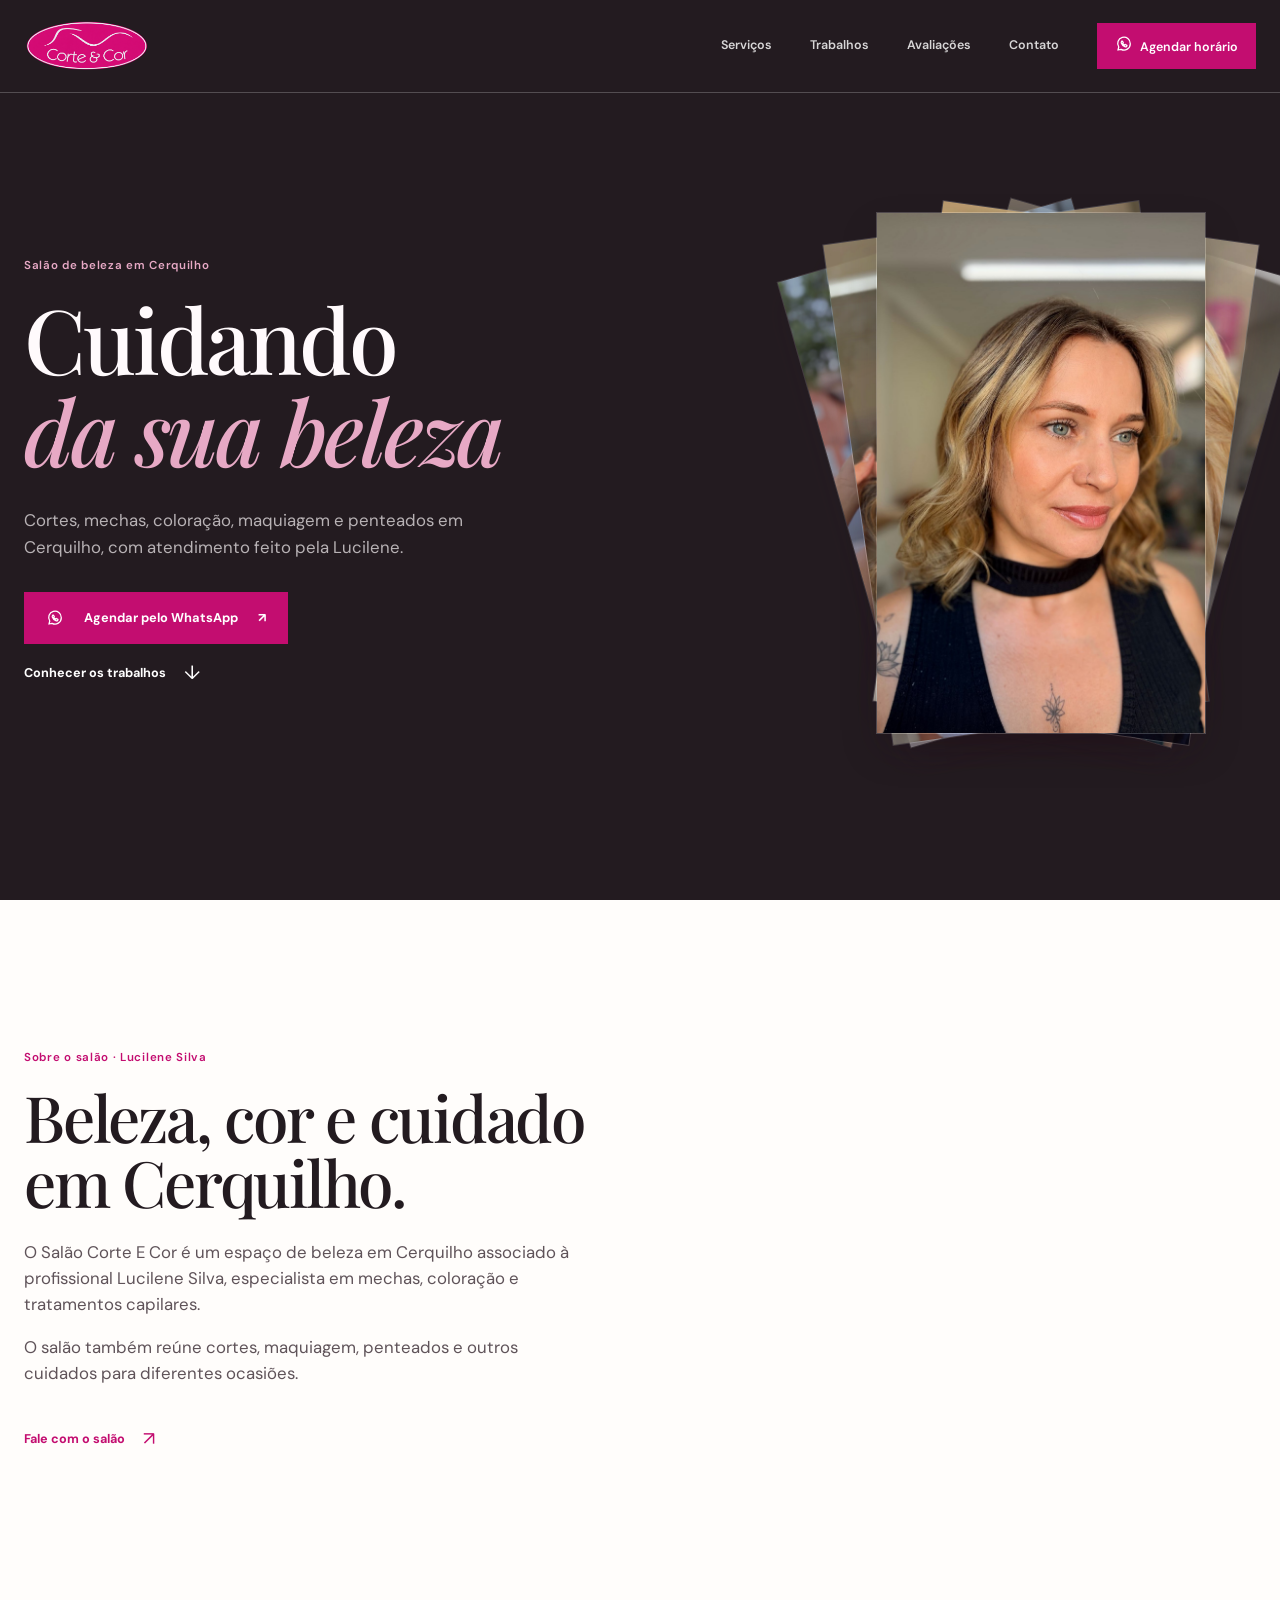
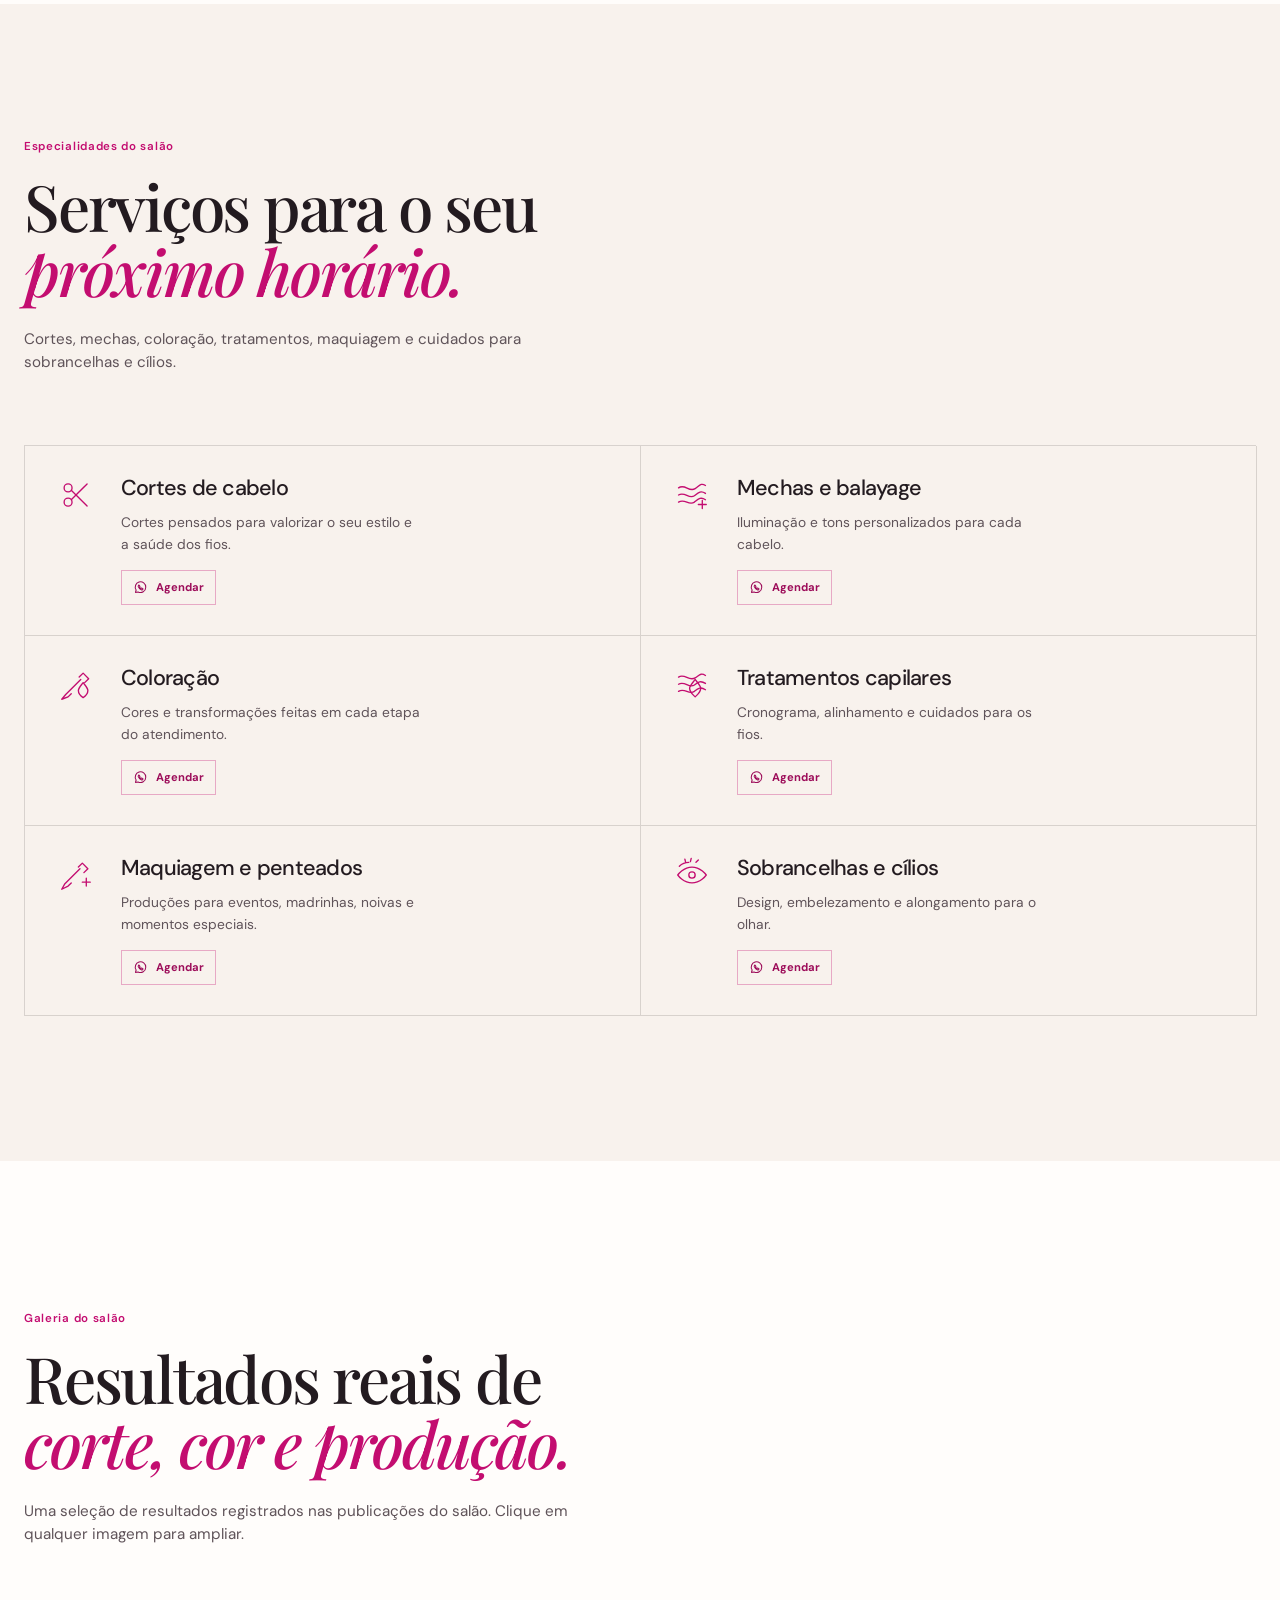
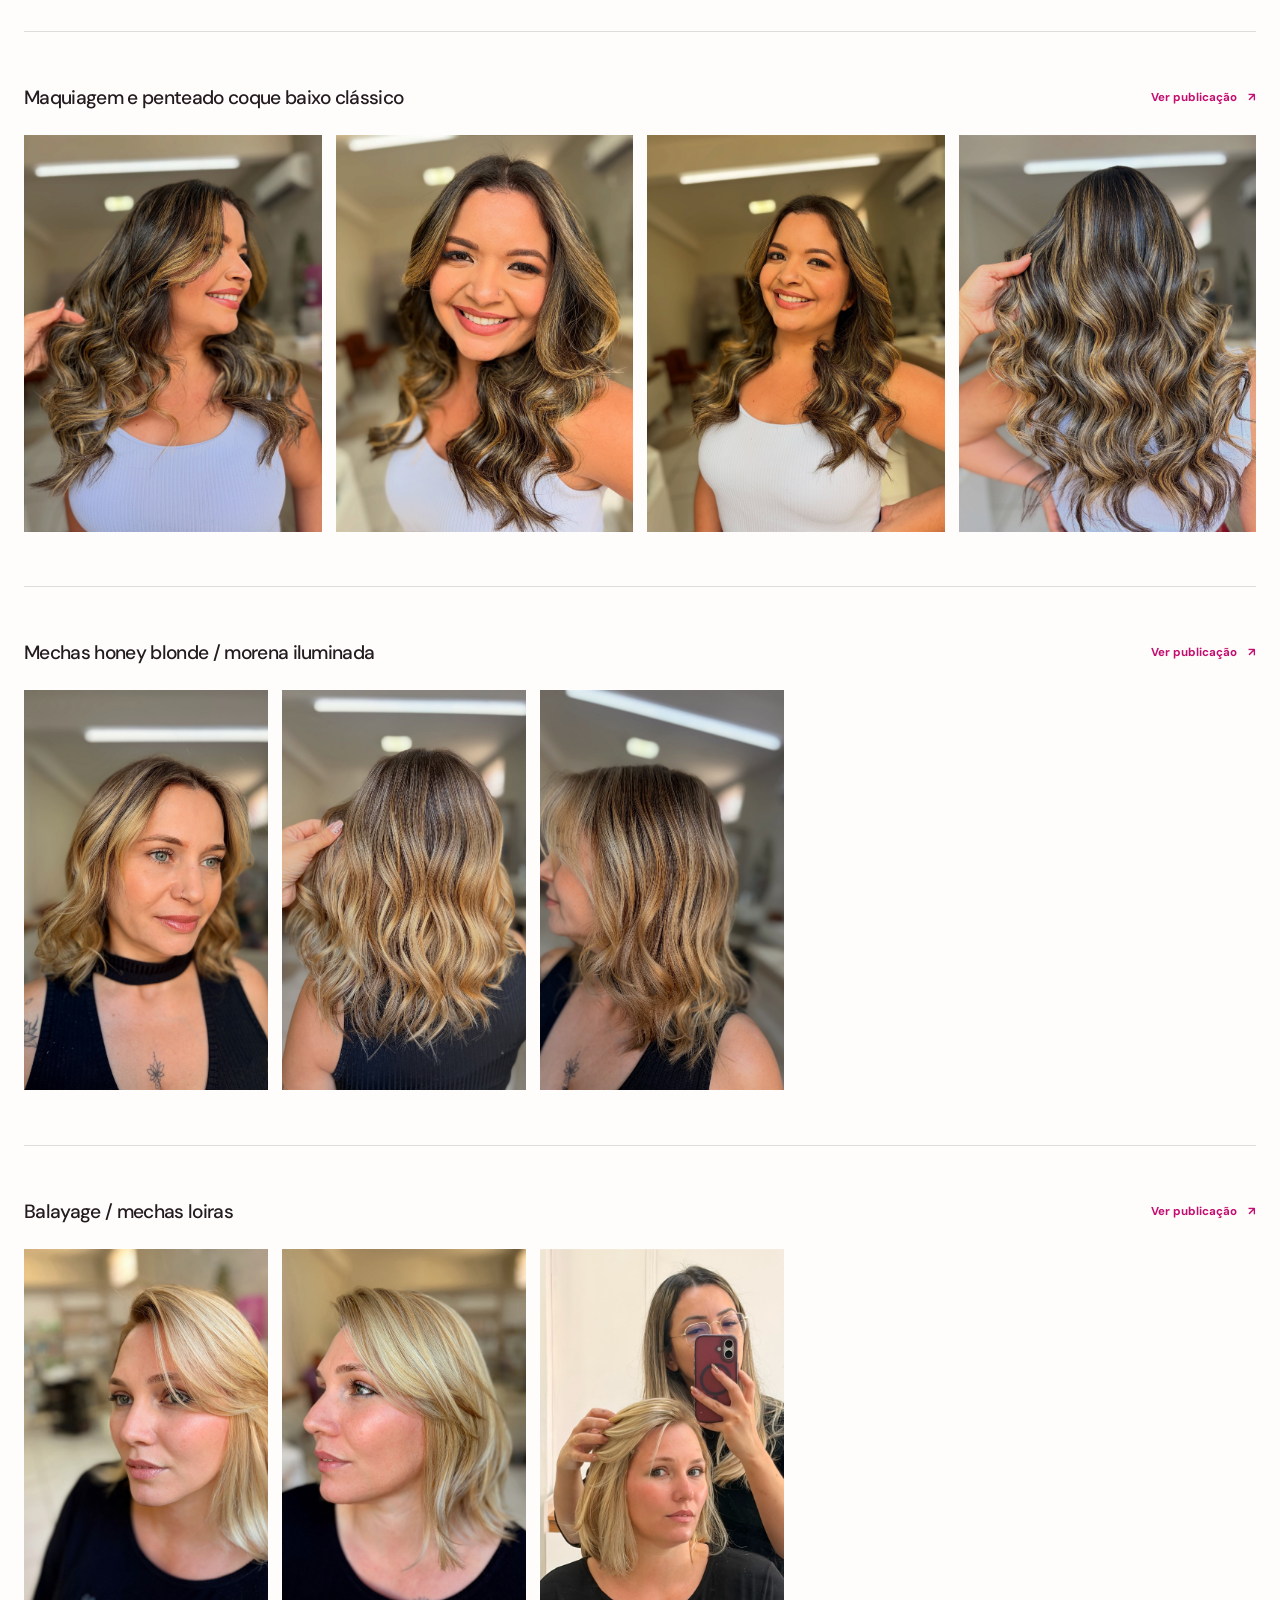
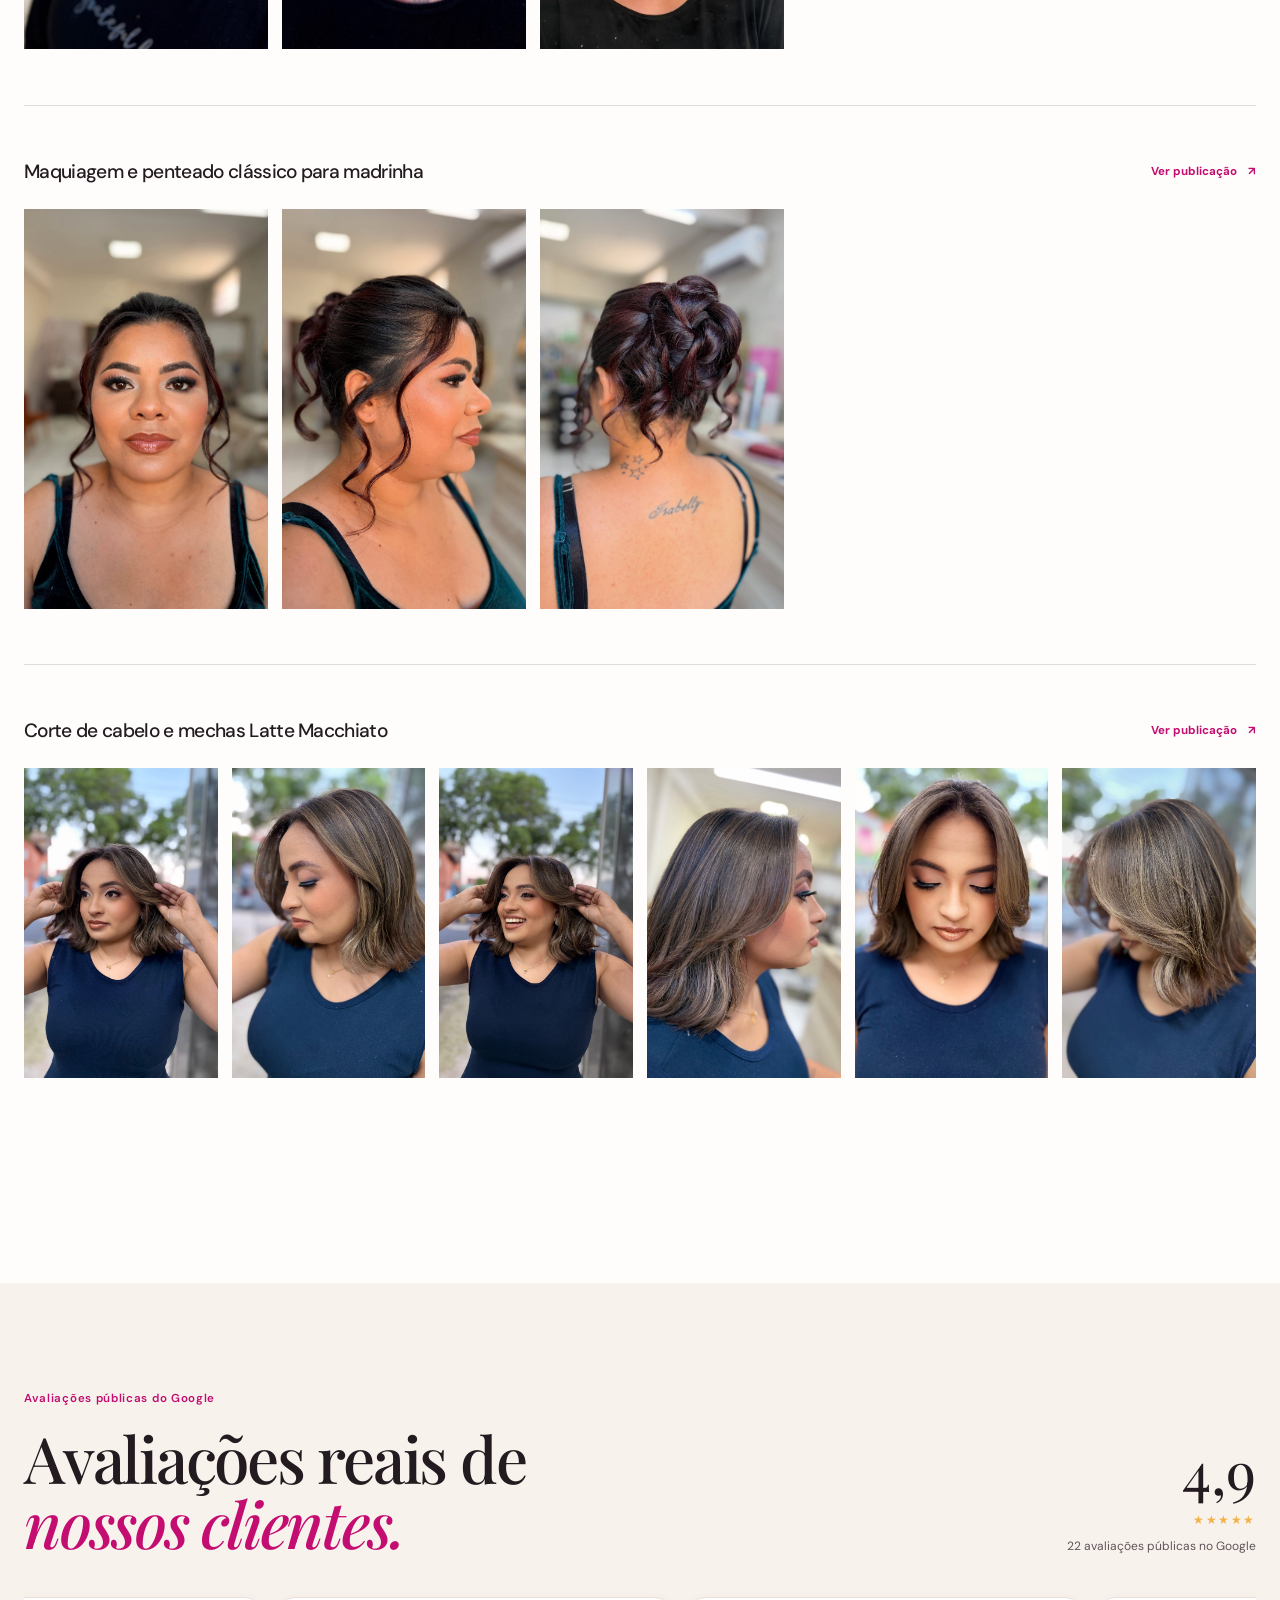
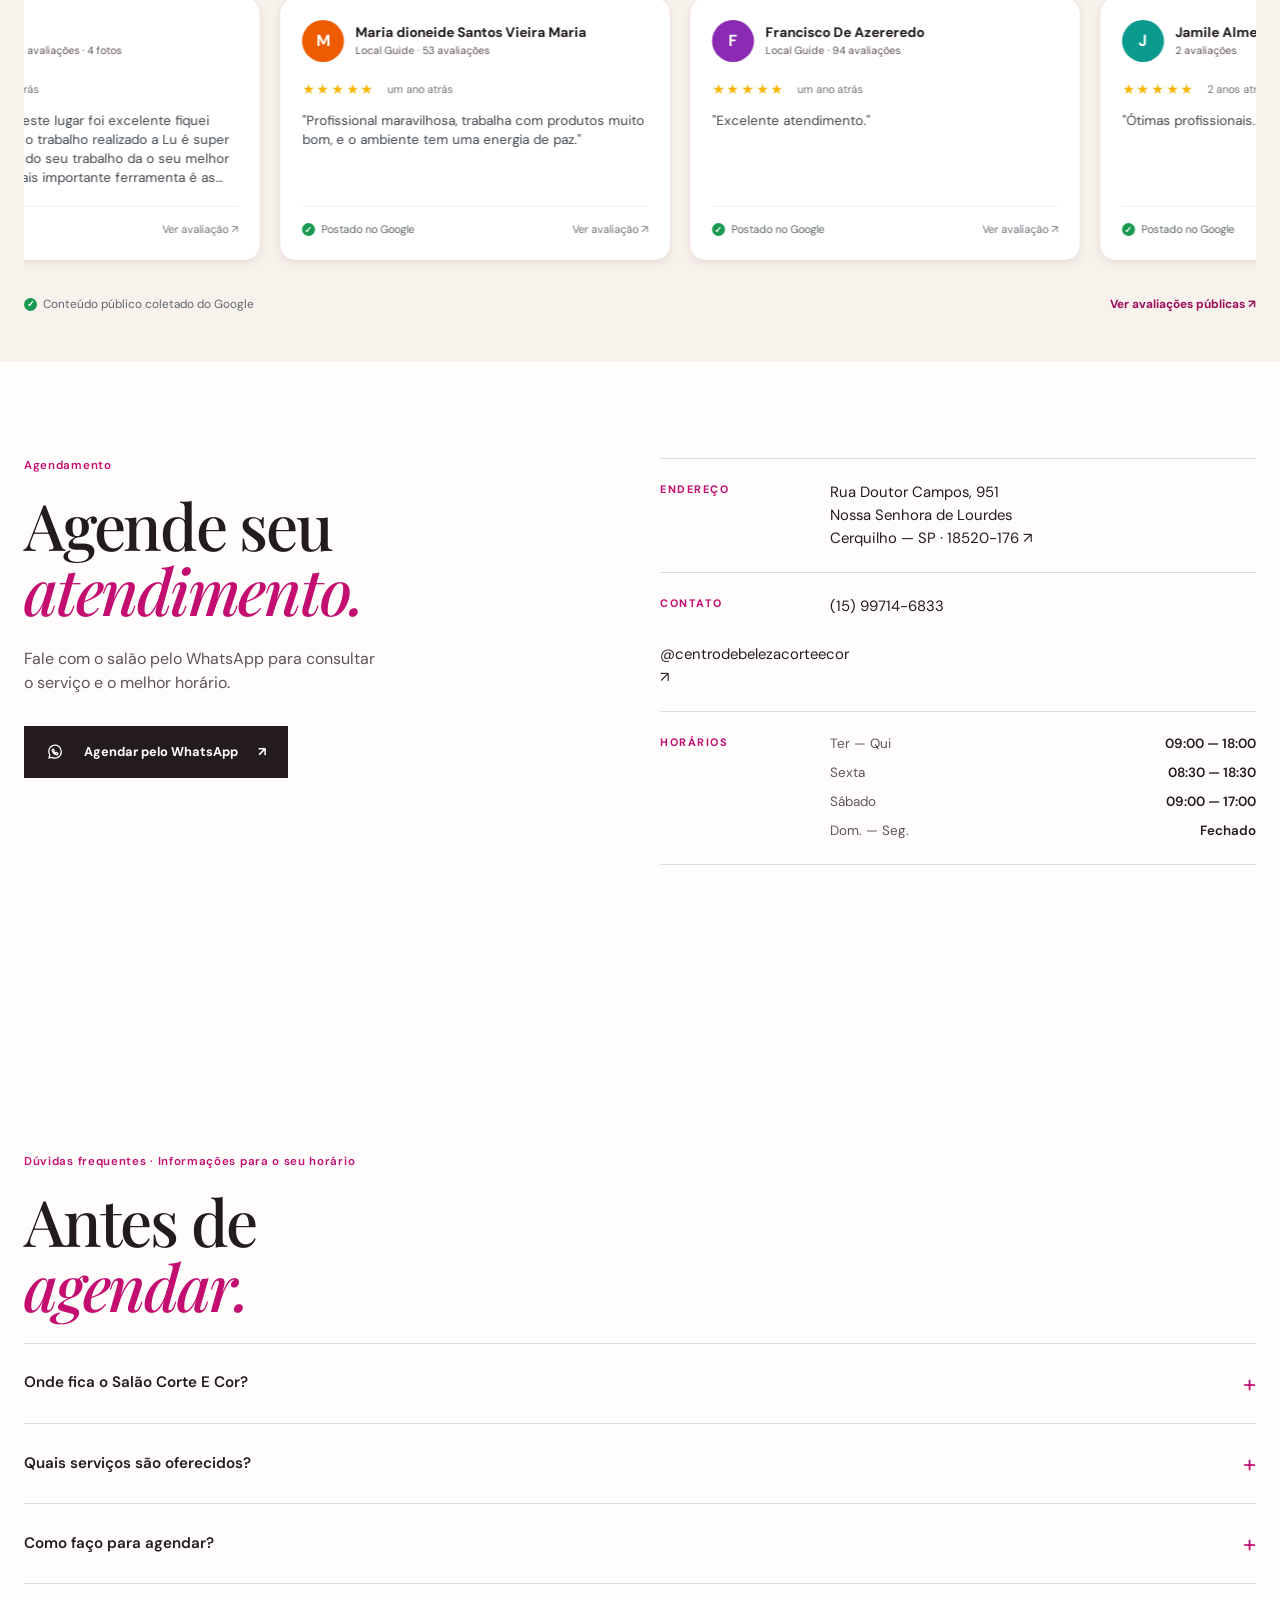
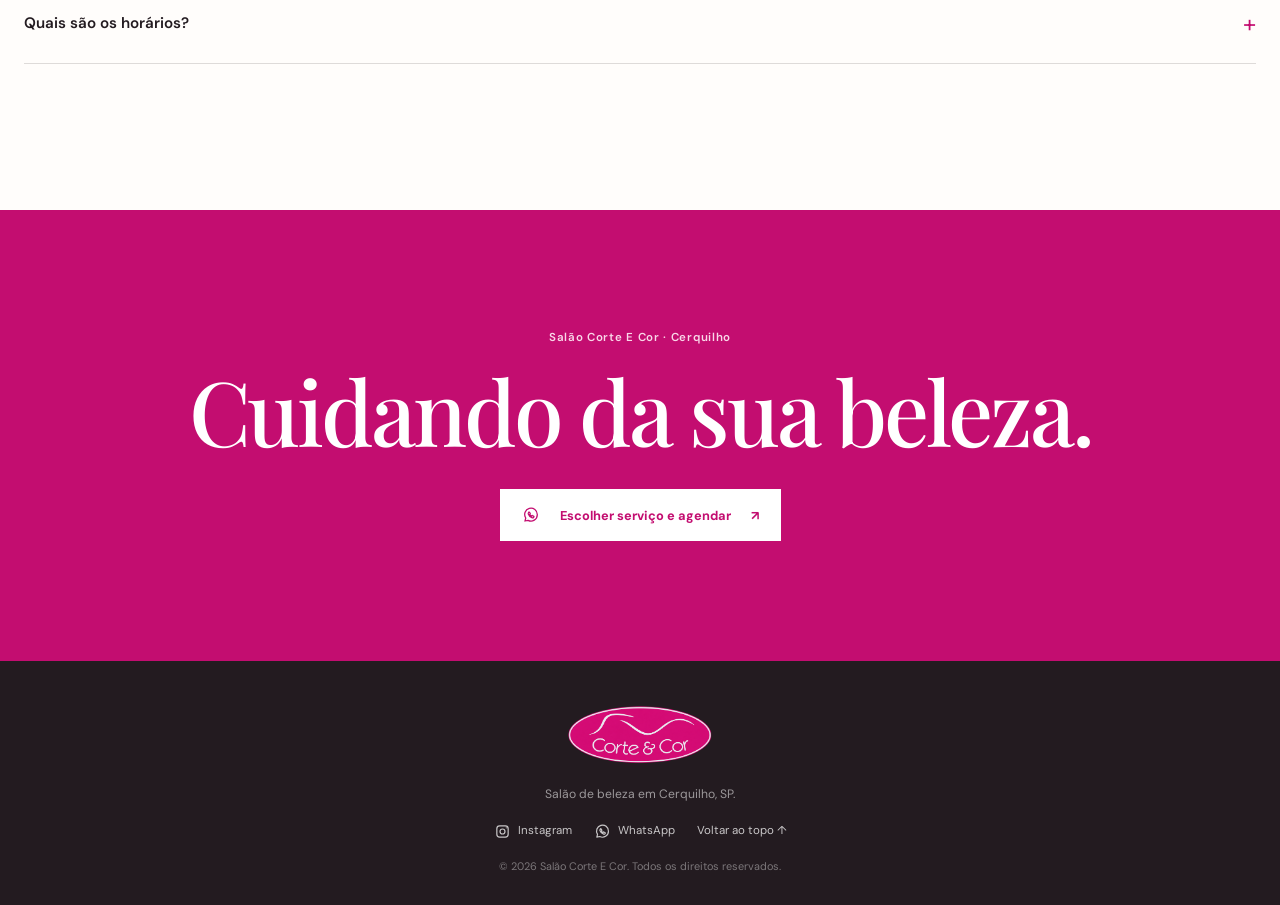
==== commit 9f981186: "Stack section descriptions below headings" ====
--- a/index.html
+++ b/index.html
@@ -107,8 +107,8 @@
             <div>
               <p class="eyebrow">Especialidades do salão</p>
               <h2 id="services-title">Serviços para o seu<br><em>próximo horário.</em></h2>
-            </div>
-            <p class="section-intro">Cortes, mechas, coloração, tratamentos, maquiagem e cuidados para sobrancelhas e cílios.</p>
+              <p class="section-intro">Cortes, mechas, coloração, tratamentos, maquiagem e cuidados para sobrancelhas e cílios.</p>
+            </div>
           </div>
           <div class="service-grid">
             <article class="service-card reveal-up"><svg class="service-icon" viewBox="0 0 48 48" aria-hidden="true" focusable="false"><circle cx="14" cy="15" r="5"></circle><circle cx="14" cy="33" r="5"></circle><path d="M18 18 38 38M18 30 35 13M24 24l14-14"></path></svg><h3>Cortes de cabelo</h3><p>Cortes pensados para valorizar o seu estilo e a saúde dos fios.</p><a class="service-booking" href="https://wa.me/message/CHSJ5ETGMGOBL1?text=Ol%C3%A1%2C%20gostaria%20de%20agendar%20um%20hor%C3%A1rio%20para%20Cortes%20de%20cabelo.%20Poderia%20confirmar%20os%20hor%C3%A1rios%20dispon%C3%ADveis%3F" data-service-booking="Cortes de cabelo"><svg class="whatsapp-icon" viewBox="0 0 24 24" aria-hidden="true" focusable="false"><path d="M20.4 11.6a8.4 8.4 0 0 1-12.3 7.5L4 20l1-4a8.4 8.4 0 1 1 15.4-4.4Z"></path><path d="M9 8.2c.3-.3.7-.2.9.1l1.1 1.7c.2.3.1.6-.1.8l-.6.5c.5 1 1.2 1.7 2.3 2.2l.5-.6c.2-.3.6-.3.9-.1l1.7 1c.3.2.4.6.1.9l-.5.6c-.4.5-1 .7-1.6.5-2.5-.8-4.4-2.7-5.3-5.2-.2-.6 0-1.2.4-1.6Z"></path></svg>Agendar</a></article>
@@ -127,8 +127,8 @@
             <div>
               <p class="eyebrow">Galeria do salão</p>
               <h2 id="work-title">Resultados reais de<br><em>corte, cor e produção.</em></h2>
-            </div>
-            <p class="section-intro">Uma seleção de resultados registrados nas publicações do salão. Clique em qualquer imagem para ampliar.</p>
+              <p class="section-intro">Uma seleção de resultados registrados nas publicações do salão. Clique em qualquer imagem para ampliar.</p>
+            </div>
           </div>
 
           <div class="gallery-group reveal-up" id="galeria-maquiagem">
--- a/styles.css
+++ b/styles.css
@@ -112,9 +112,10 @@
 .intro-copy .text-link { margin-top: 22px; }
 
 .services { padding: 135px 0 145px; }
-.section-heading { display: flex; align-items: end; justify-content: space-between; gap: 40px; margin-bottom: 70px; }
+.section-heading { display: block; margin-bottom: 70px; }
+.section-heading > div { max-width: 760px; }
 .section-heading h2 { margin-bottom: 0; }
-.section-intro { max-width: 330px; margin-bottom: 7px; color: var(--ink-soft); font-size: .95rem; }
+.section-intro { max-width: 560px; margin: 24px 0 0; color: var(--ink-soft); font-size: .95rem; }
 .service-grid { display: grid; grid-template-columns: repeat(2, minmax(0, 1fr)); border-top: 1px solid var(--line); border-left: 1px solid var(--line); }
 .service-card { position: relative; min-height: 190px; padding: 30px 32px; display: grid; grid-template-columns: 44px minmax(0, 1fr); column-gap: 20px; row-gap: 10px; border-right: 1px solid var(--line); border-bottom: 1px solid var(--line); transition: background .3s ease, transform .3s ease; }
 .service-card:hover { z-index: 1; background: #fff; box-shadow: var(--shadow); transform: translateY(-2px); }
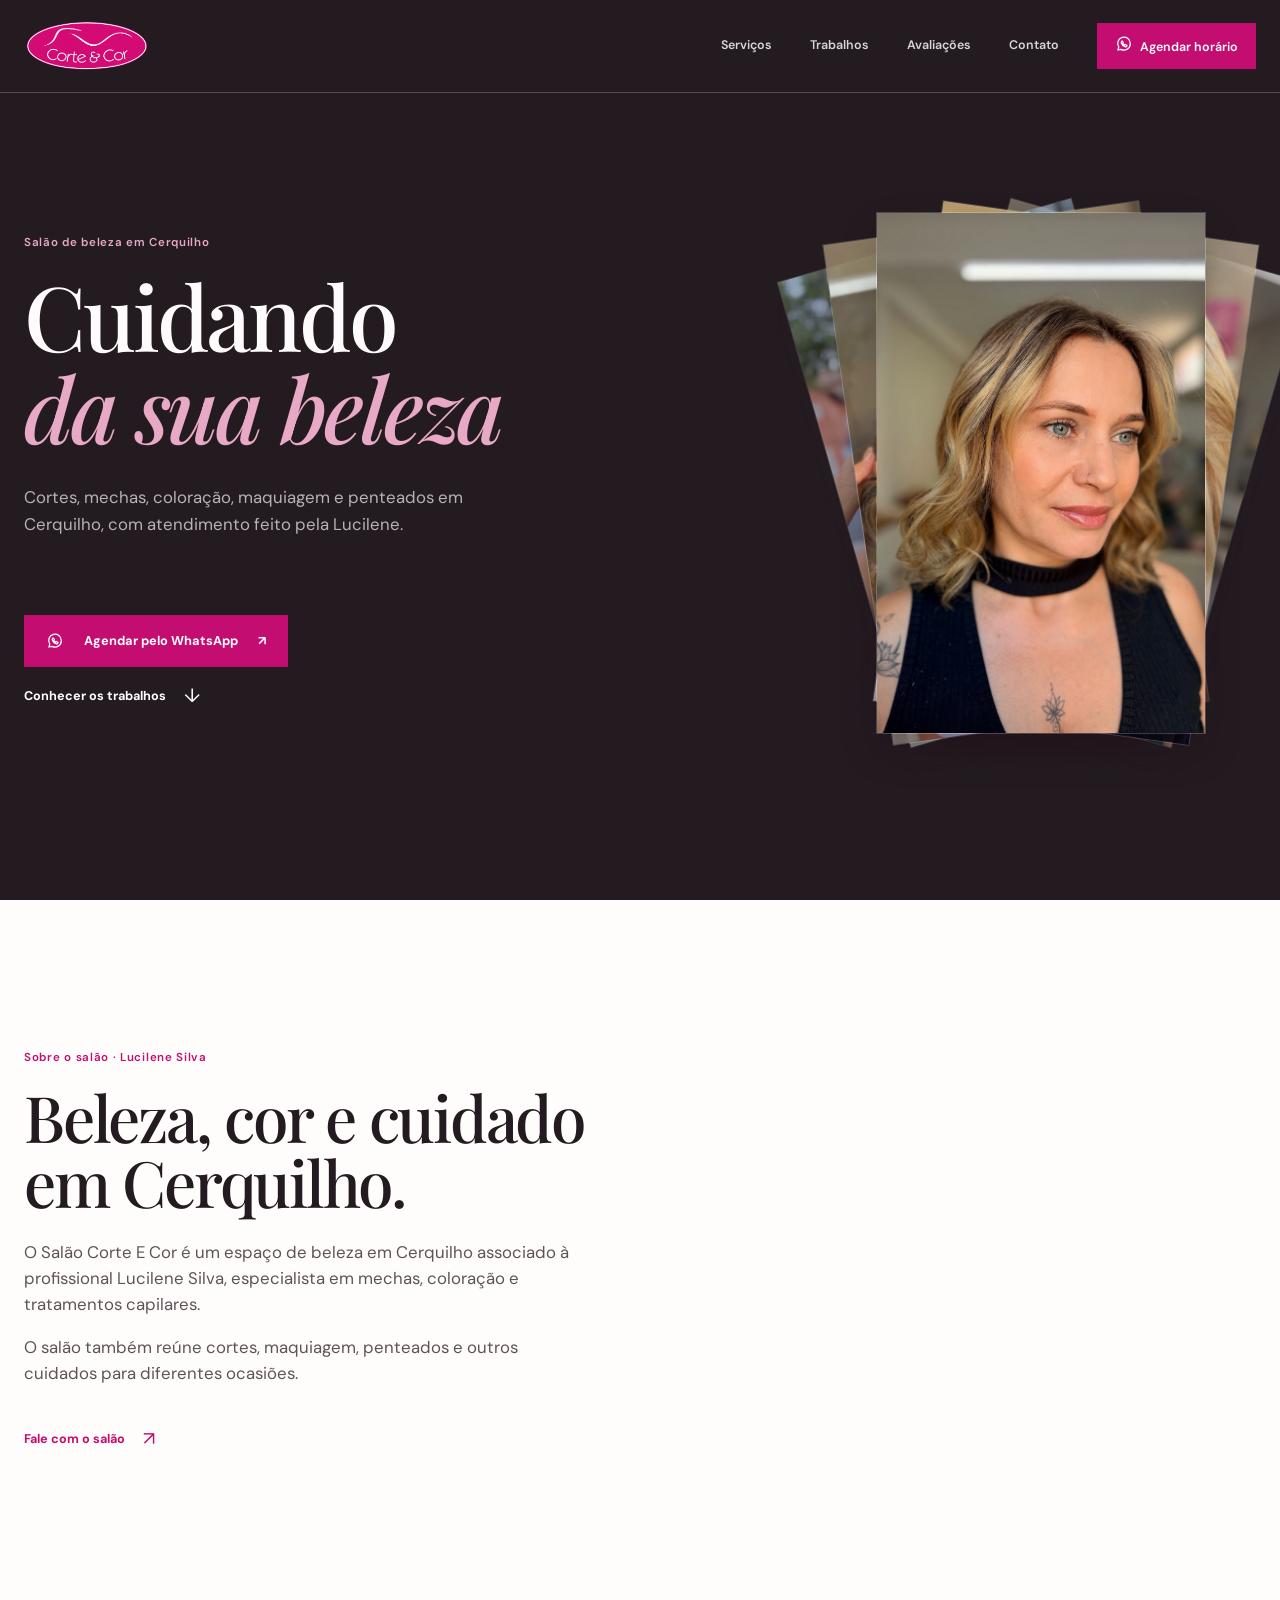
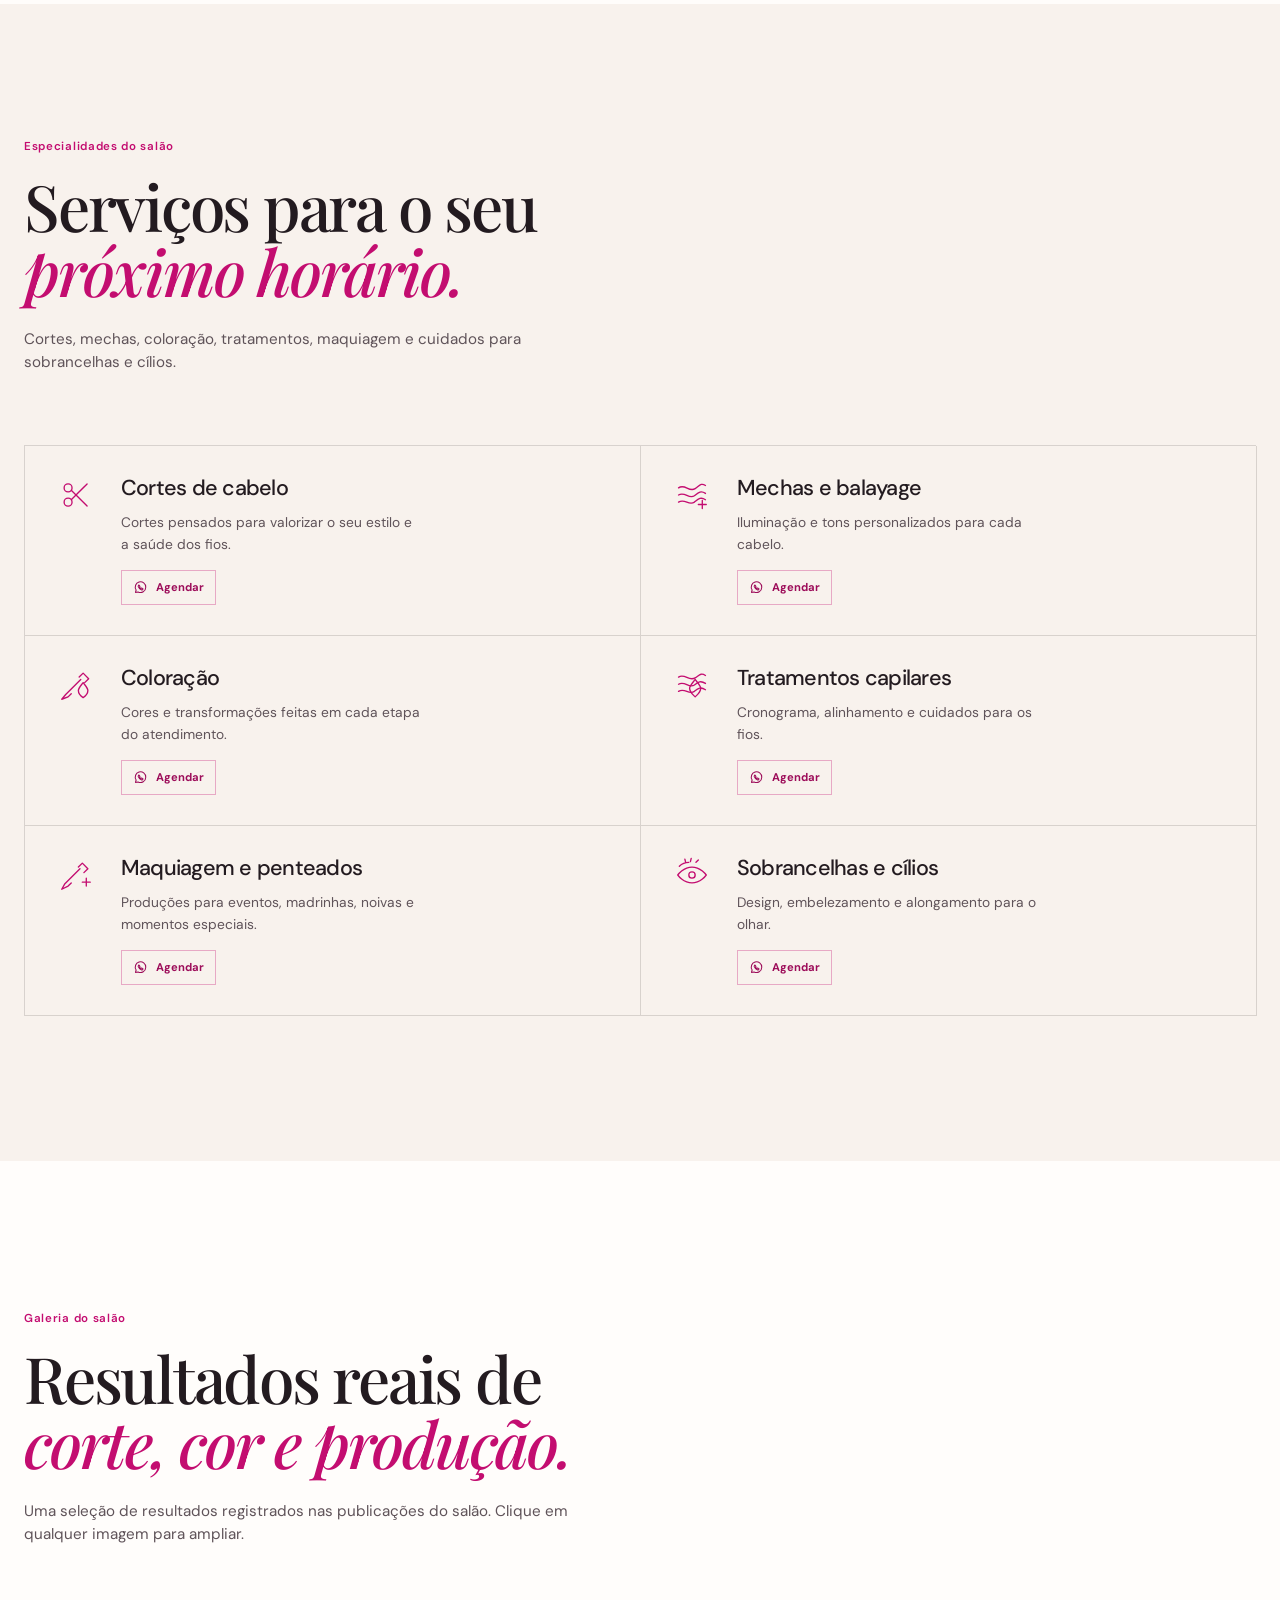
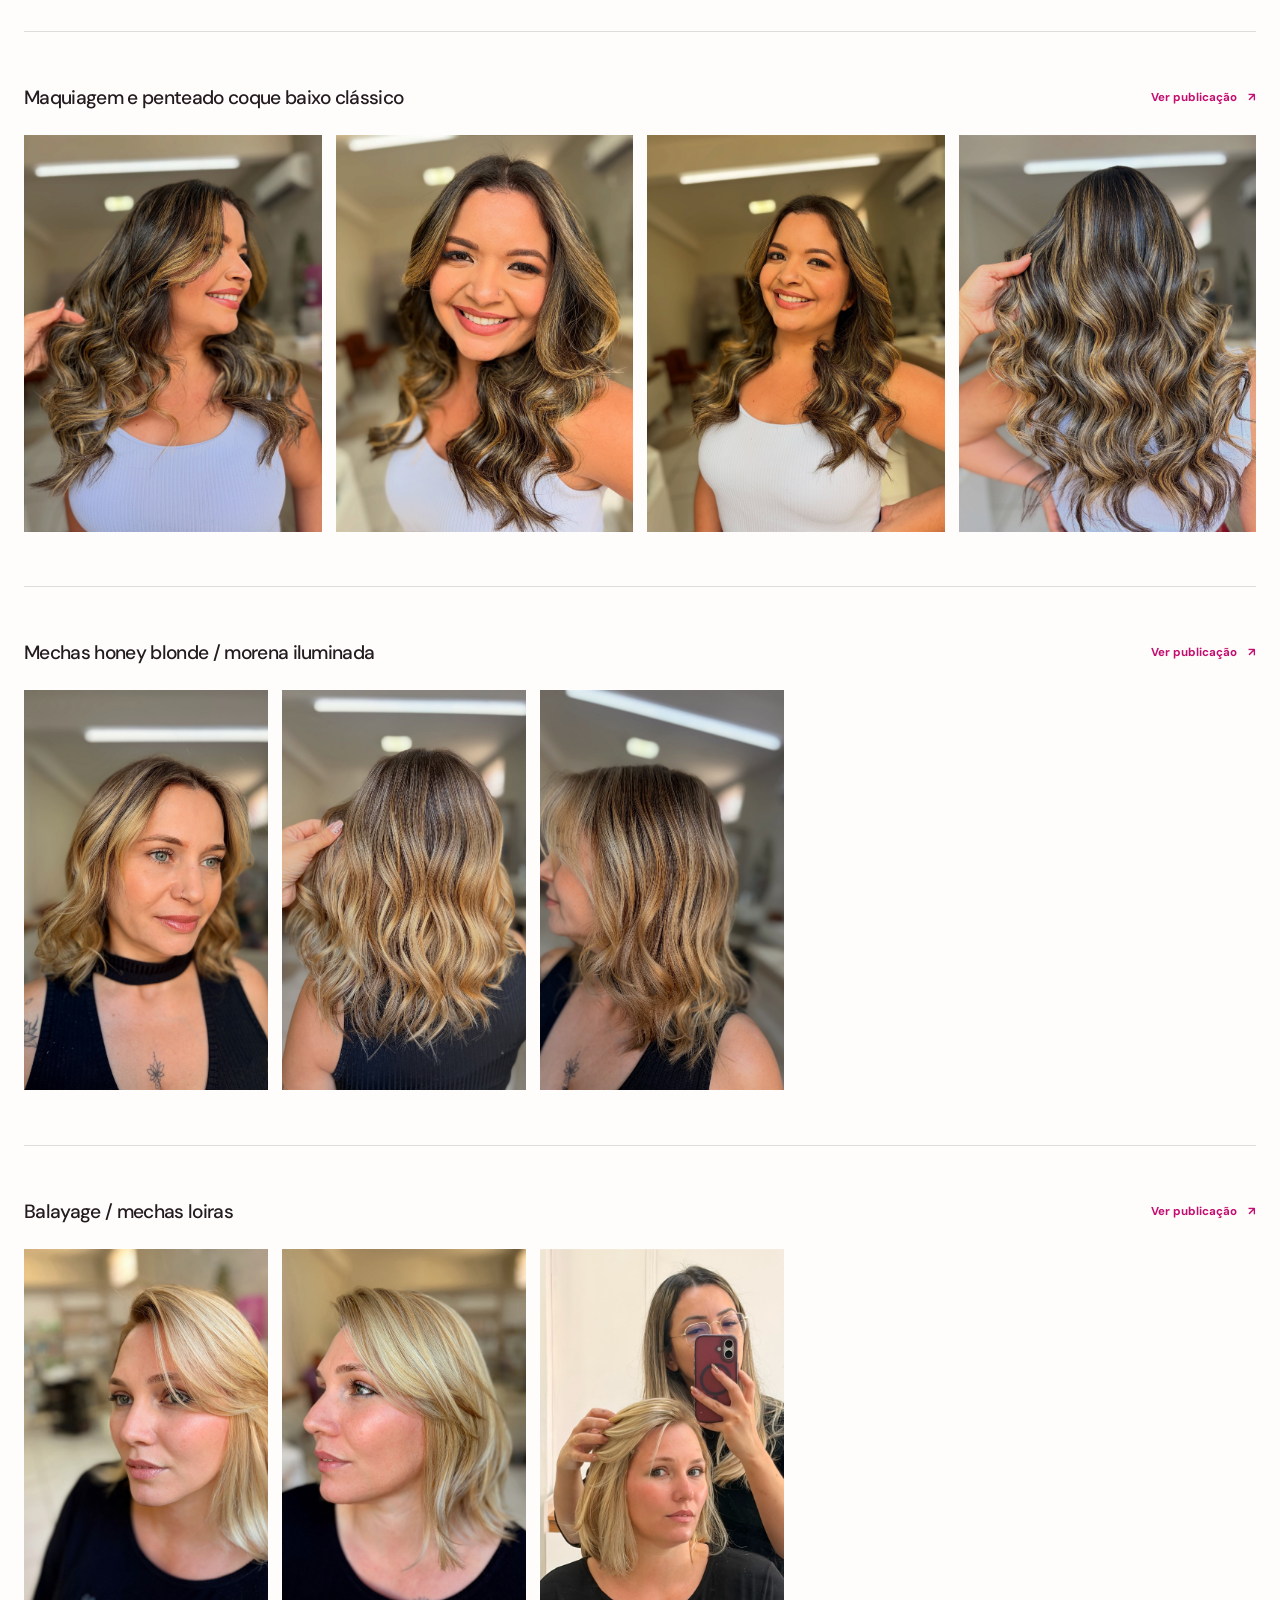
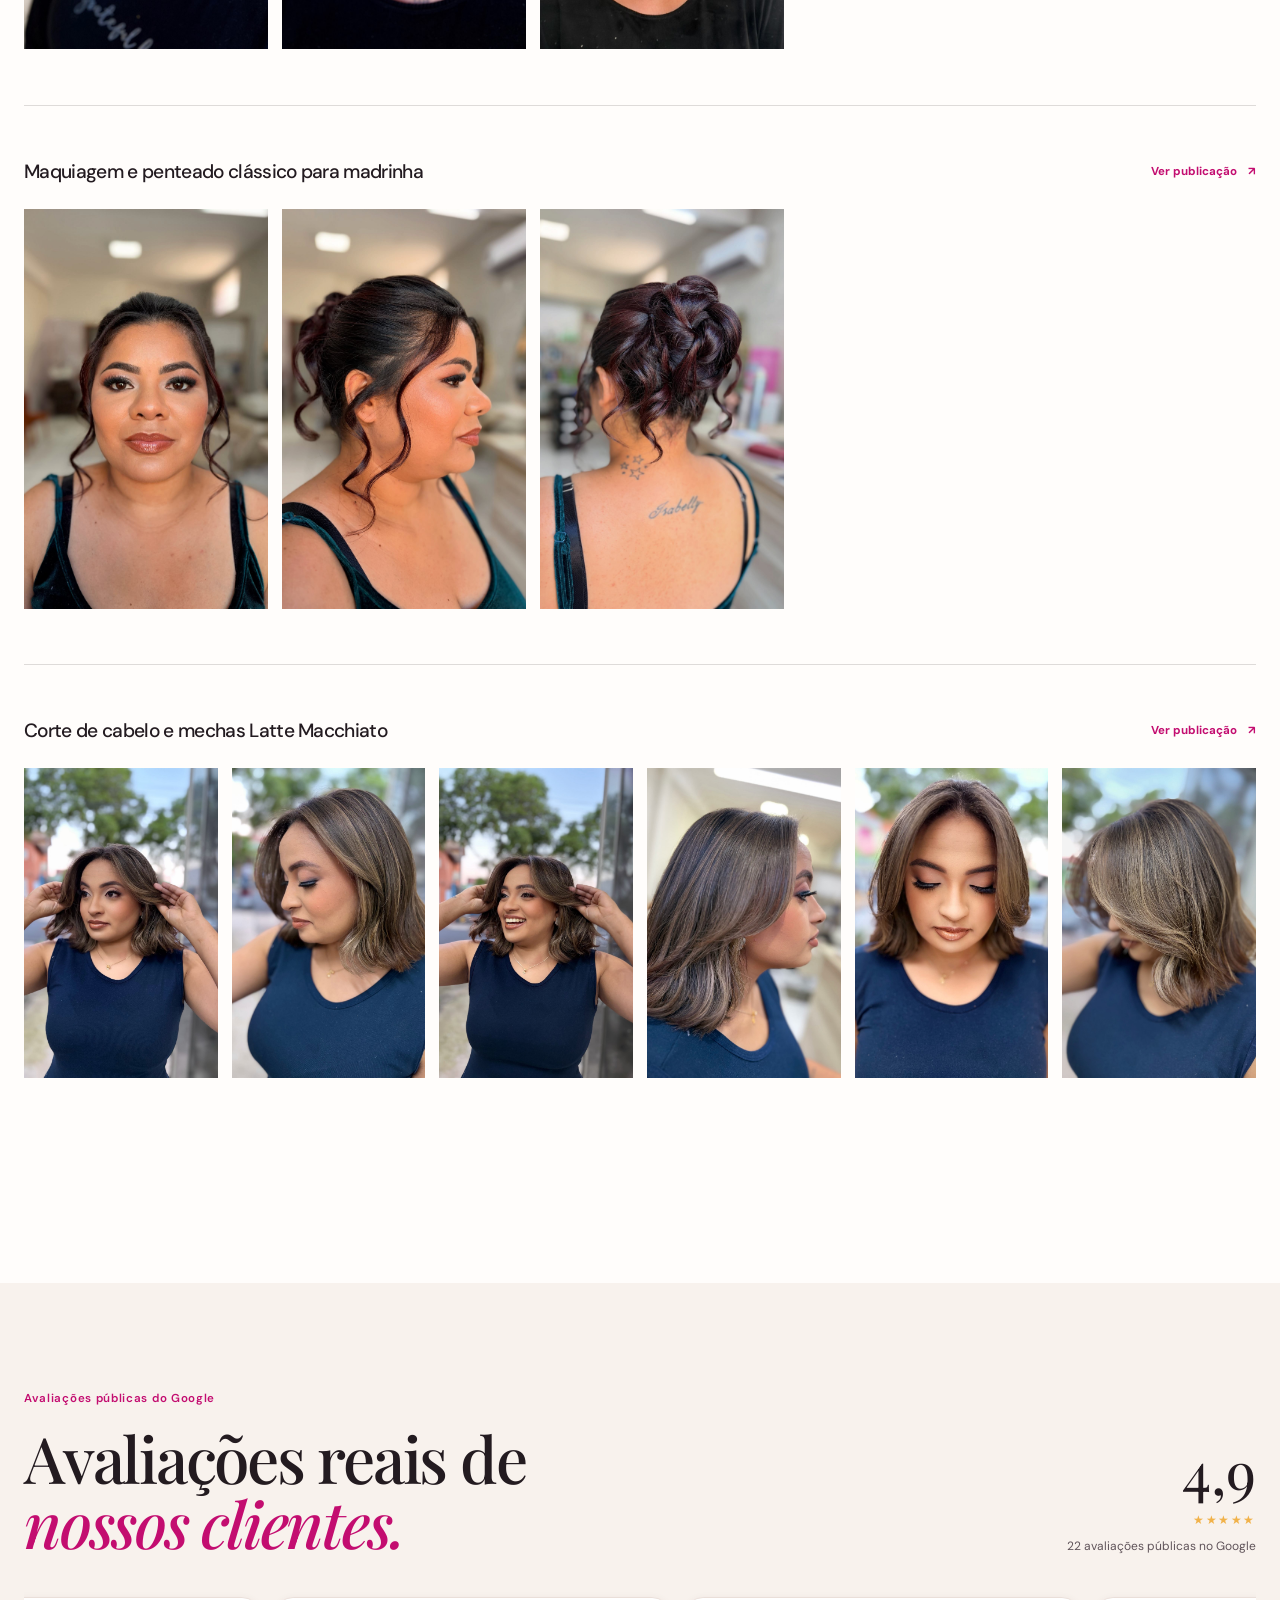
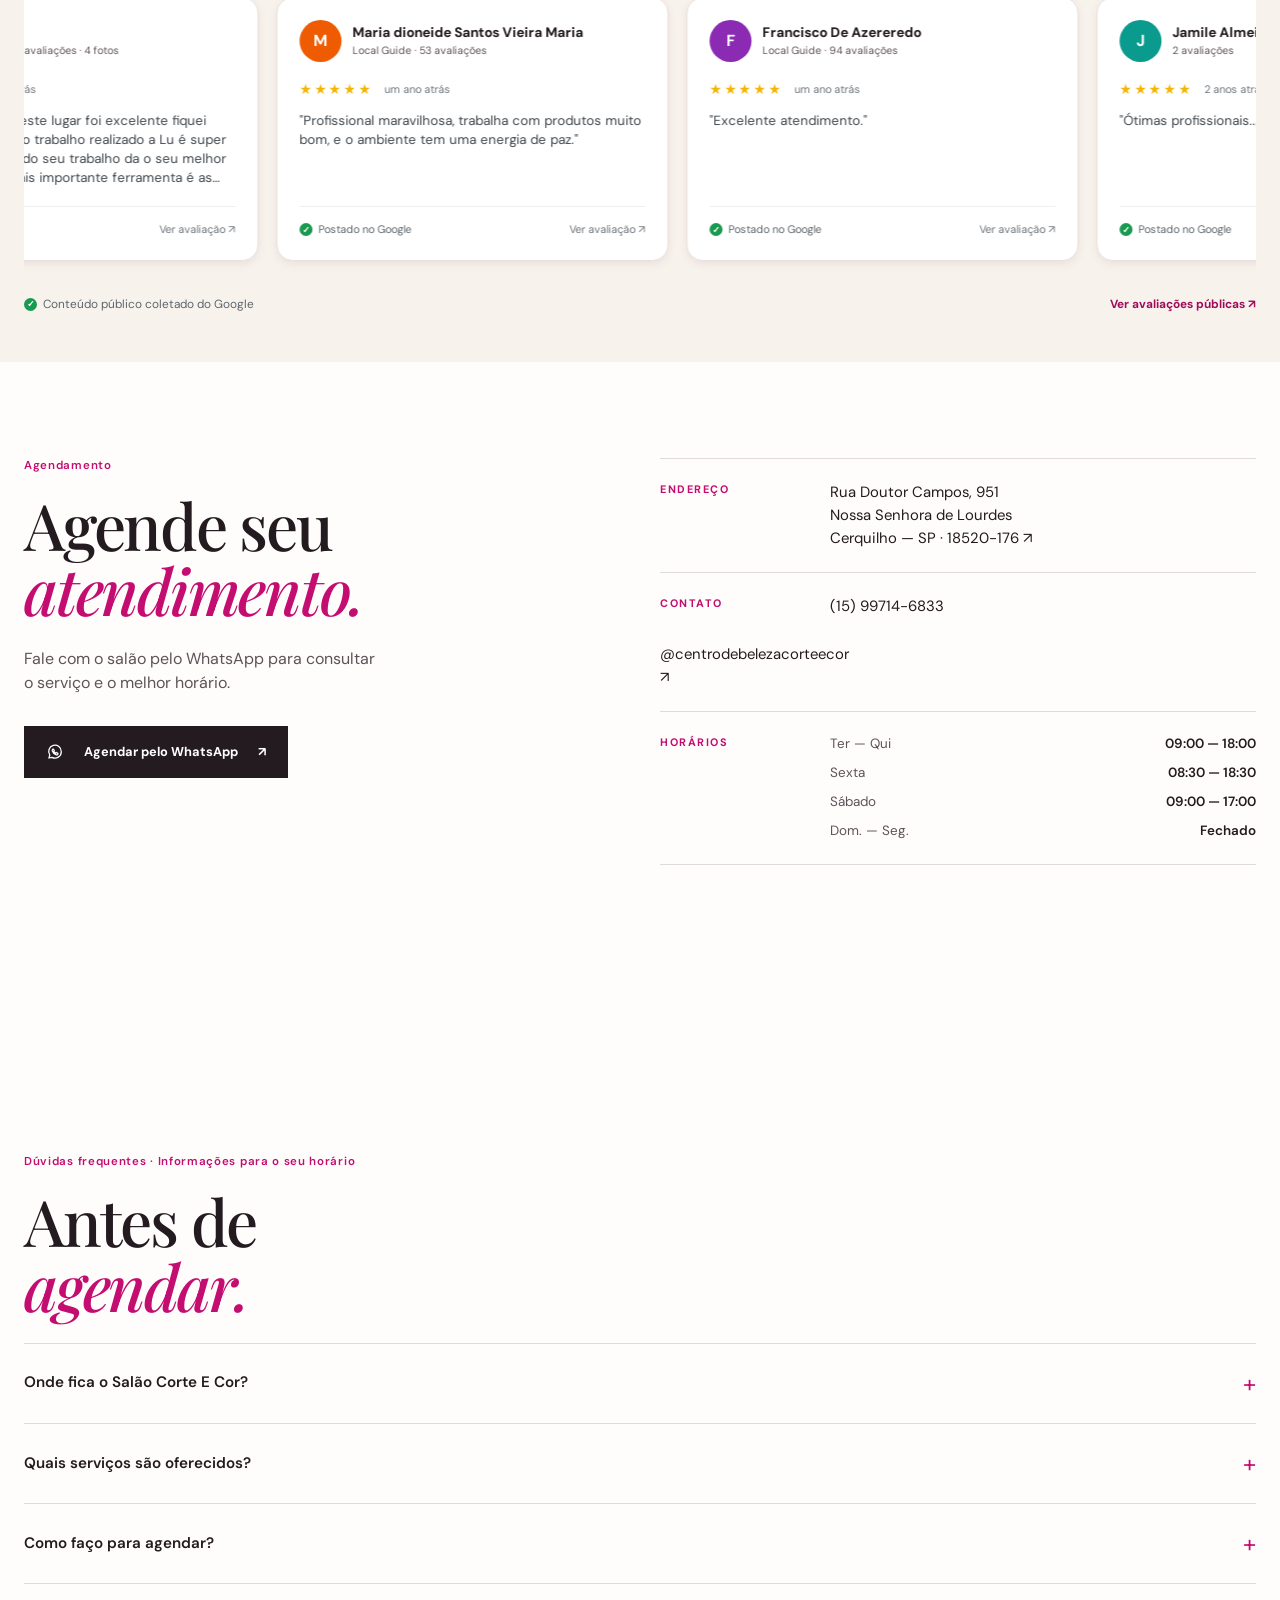
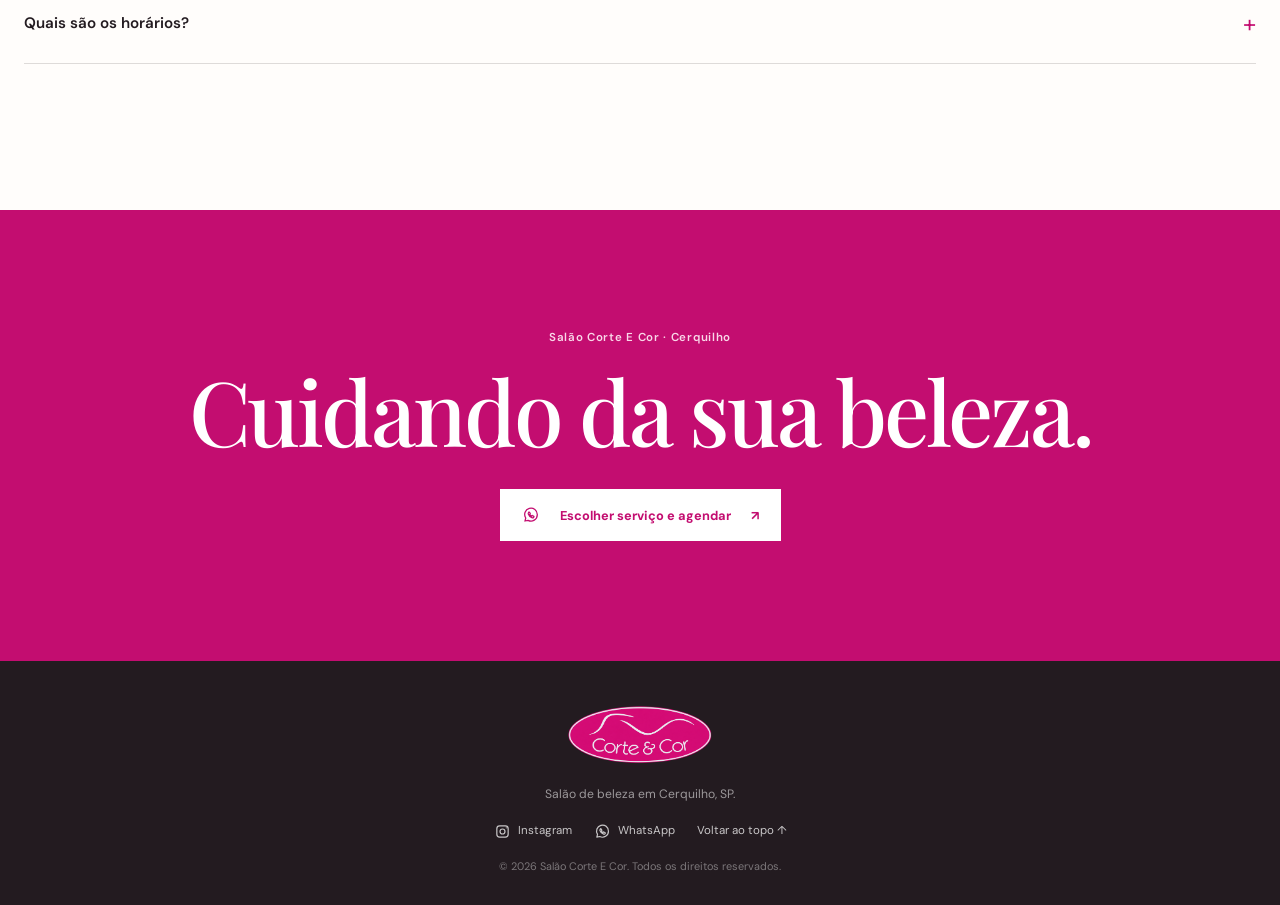
==== commit bf441f3e: "Place hero actions after image on mobile" ====
--- a/index.html
+++ b/index.html
@@ -70,10 +70,6 @@
             <p class="eyebrow">Salão de beleza em Cerquilho</p>
             <h1 id="hero-title">Cuidando<br><em>da sua beleza</em></h1>
             <p class="hero-lead">Cortes, mechas, coloração, maquiagem e penteados em Cerquilho, com atendimento feito pela Lucilene.</p>
-            <div class="hero-actions">
-              <a class="button button-primary" href="https://wa.me/message/CHSJ5ETGMGOBL1?text=Ol%C3%A1%2C%20gostaria%20de%20agendar%20um%20hor%C3%A1rio.%20Poderia%20confirmar%20os%20hor%C3%A1rios%20dispon%C3%ADveis%3F" data-booking-trigger><svg class="whatsapp-icon" viewBox="0 0 24 24" aria-hidden="true" focusable="false"><path d="M20.4 11.6a8.4 8.4 0 0 1-12.3 7.5L4 20l1-4a8.4 8.4 0 1 1 15.4-4.4Z"></path><path d="M9 8.2c.3-.3.7-.2.9.1l1.1 1.7c.2.3.1.6-.1.8l-.6.5c.5 1 1.2 1.7 2.3 2.2l.5-.6c.2-.3.6-.3.9-.1l1.7 1c.3.2.4.6.1.9l-.5.6c-.4.5-1 .7-1.6.5-2.5-.8-4.4-2.7-5.3-5.2-.2-.6 0-1.2.4-1.6Z"></path></svg>Agendar pelo WhatsApp <span aria-hidden="true">↗</span></a>
-              <a class="text-link light-link" href="#trabalhos">Conhecer os trabalhos <span aria-hidden="true">↓</span></a>
-            </div>
           </div>
           <div class="hero-visual reveal-scale">
             <div class="hero-art">
@@ -85,6 +81,10 @@
                 <img class="hero-card" data-hero-card src="assets/galeria/DdpdXF6IPko/imagem-01.jpg" alt="Resultado de balayage e mechas loiras no Salão Corte E Cor" width="3072" height="4096" loading="eager" decoding="async" aria-hidden="true">
               </div>
             </div>
+          </div>
+          <div class="hero-actions">
+            <a class="button button-primary" href="https://wa.me/message/CHSJ5ETGMGOBL1?text=Ol%C3%A1%2C%20gostaria%20de%20agendar%20um%20hor%C3%A1rio.%20Poderia%20confirmar%20os%20hor%C3%A1rios%20dispon%C3%ADveis%3F" data-booking-trigger><svg class="whatsapp-icon" viewBox="0 0 24 24" aria-hidden="true" focusable="false"><path d="M20.4 11.6a8.4 8.4 0 0 1-12.3 7.5L4 20l1-4a8.4 8.4 0 1 1 15.4-4.4Z"></path><path d="M9 8.2c.3-.3.7-.2.9.1l1.1 1.7c.2.3.1.6-.1.8l-.6.5c.5 1 1.2 1.7 2.3 2.2l.5-.6c.2-.3.6-.3.9-.1l1.7 1c.3.2.4.6.1.9l-.5.6c-.4.5-1 .7-1.6.5-2.5-.8-4.4-2.7-5.3-5.2-.2-.6 0-1.2.4-1.6Z"></path></svg>Agendar pelo WhatsApp <span aria-hidden="true">↗</span></a>
+            <a class="text-link light-link" href="#trabalhos">Conhecer os trabalhos <span aria-hidden="true">↓</span></a>
           </div>
         </div>
       </section>
--- a/styles.css
+++ b/styles.css
@@ -61,13 +61,13 @@
 .menu-toggle { display: none; border: 0; color: inherit; background: none; }
 
 .hero { position: relative; display: flex; min-height: 100svh; align-items: center; padding: clamp(104px, 12vh, 132px) 0 clamp(42px, 7vh, 74px); overflow: hidden; }
-.hero-grid { position: relative; z-index: 1; display: grid; width: min(calc(100% - 48px), var(--container)); margin-inline: auto; grid-template-columns: minmax(0, 1fr) minmax(360px, 430px); align-items: center; column-gap: clamp(48px, 7vw, 108px); }
+.hero-grid { position: relative; z-index: 1; display: grid; width: min(calc(100% - 48px), var(--container)); margin-inline: auto; grid-template-columns: minmax(0, 1fr) minmax(360px, 430px); grid-template-rows: auto auto; align-items: center; column-gap: clamp(48px, 7vw, 108px); }
 .hero-copy { grid-column: 1; align-self: center; max-width: 640px; padding-top: 0; }
 .hero-copy h1 { max-width: 640px; margin-bottom: 30px; line-height: 1.03; }
 .hero-lead { max-width: 460px; margin-bottom: 0; color: rgba(255, 250, 252, .68); font-size: 1.05rem; line-height: 1.65; }
-.hero-visual { grid-column: 2; display: flex; width: 100%; align-items: center; justify-content: center; }
+.hero-visual { grid-column: 2; grid-row: 1 / span 2; display: flex; width: 100%; align-items: center; justify-content: center; }
 .hero-art { position: relative; width: 100%; max-width: 430px; }
-.hero-actions { display: flex; width: min(100%, 410px); flex-direction: column; align-items: flex-start; gap: 14px; justify-content: flex-start; margin-top: 30px; }
+.hero-actions { grid-column: 1; grid-row: 2; display: flex; width: min(100%, 410px); flex-direction: column; align-items: flex-start; gap: 14px; justify-content: flex-start; margin-top: 30px; }
 .hero-actions .button { min-width: 250px; }
 .button { display: inline-flex; align-items: center; justify-content: center; gap: 20px; min-height: 52px; padding: 15px 21px; border: 1px solid transparent; font-size: .8rem; font-weight: 700; text-decoration: none; transition: transform .25s ease, background .25s ease, color .25s ease, border-color .25s ease; }
 .whatsapp-icon { display: inline-block; width: 18px; height: 18px; flex: 0 0 auto; fill: none; stroke: currentColor; stroke-width: 1.7; stroke-linecap: round; stroke-linejoin: round; vertical-align: -0.2em; }
@@ -284,7 +284,7 @@
   .hero-lead { margin-inline: auto; }
   .hero-visual { width: min(100%, 430px); }
   .hero-frame { height: min(430px, 48svh); }
-  .hero-actions { width: 100%; align-items: center; }
+  .hero-actions { width: 100%; align-items: center; margin-top: 0; }
 }
 
 @media (max-width: 760px) {
@@ -306,11 +306,11 @@
   .nav-cta { text-align: center; }
   .hero { min-height: 100svh; align-items: stretch; padding: 88px 0 24px; }
   .hero-grid { display: flex; width: min(calc(100% - 32px), var(--container)); height: 100%; min-height: 0; flex-direction: column; align-items: stretch; justify-content: flex-start; gap: 17px; }
-  .hero-copy { max-width: none; padding-top: 0; margin-bottom: 0; text-align: center; }
+  .hero-copy { max-width: none; padding-top: 0; margin-bottom: 0; text-align: left; }
   .hero-copy .eyebrow { margin-bottom: 14px; }
   h1 { max-width: none; margin-bottom: 14px; font-size: clamp(2.45rem, 10.8vw, 4.4rem); }
-  .hero-lead { max-width: 390px; margin-inline: auto; margin-bottom: 0; font-size: .88rem; line-height: 1.5; }
-  .hero-actions { width: min(100%, 300px); align-items: center; gap: 12px; margin: 24px auto 0; padding-top: 0; }
+  .hero-lead { max-width: 390px; margin-inline: 0; margin-bottom: 0; font-size: .88rem; line-height: 1.5; }
+  .hero-actions { width: min(100%, 300px); align-items: flex-start; gap: 12px; margin: 0; padding-top: 0; }
   .hero-actions .button { width: 100%; min-width: 0; }
   .button { width: fit-content; }
   .floating-booking { right: 16px; bottom: 16px; width: 56px; height: 56px; }
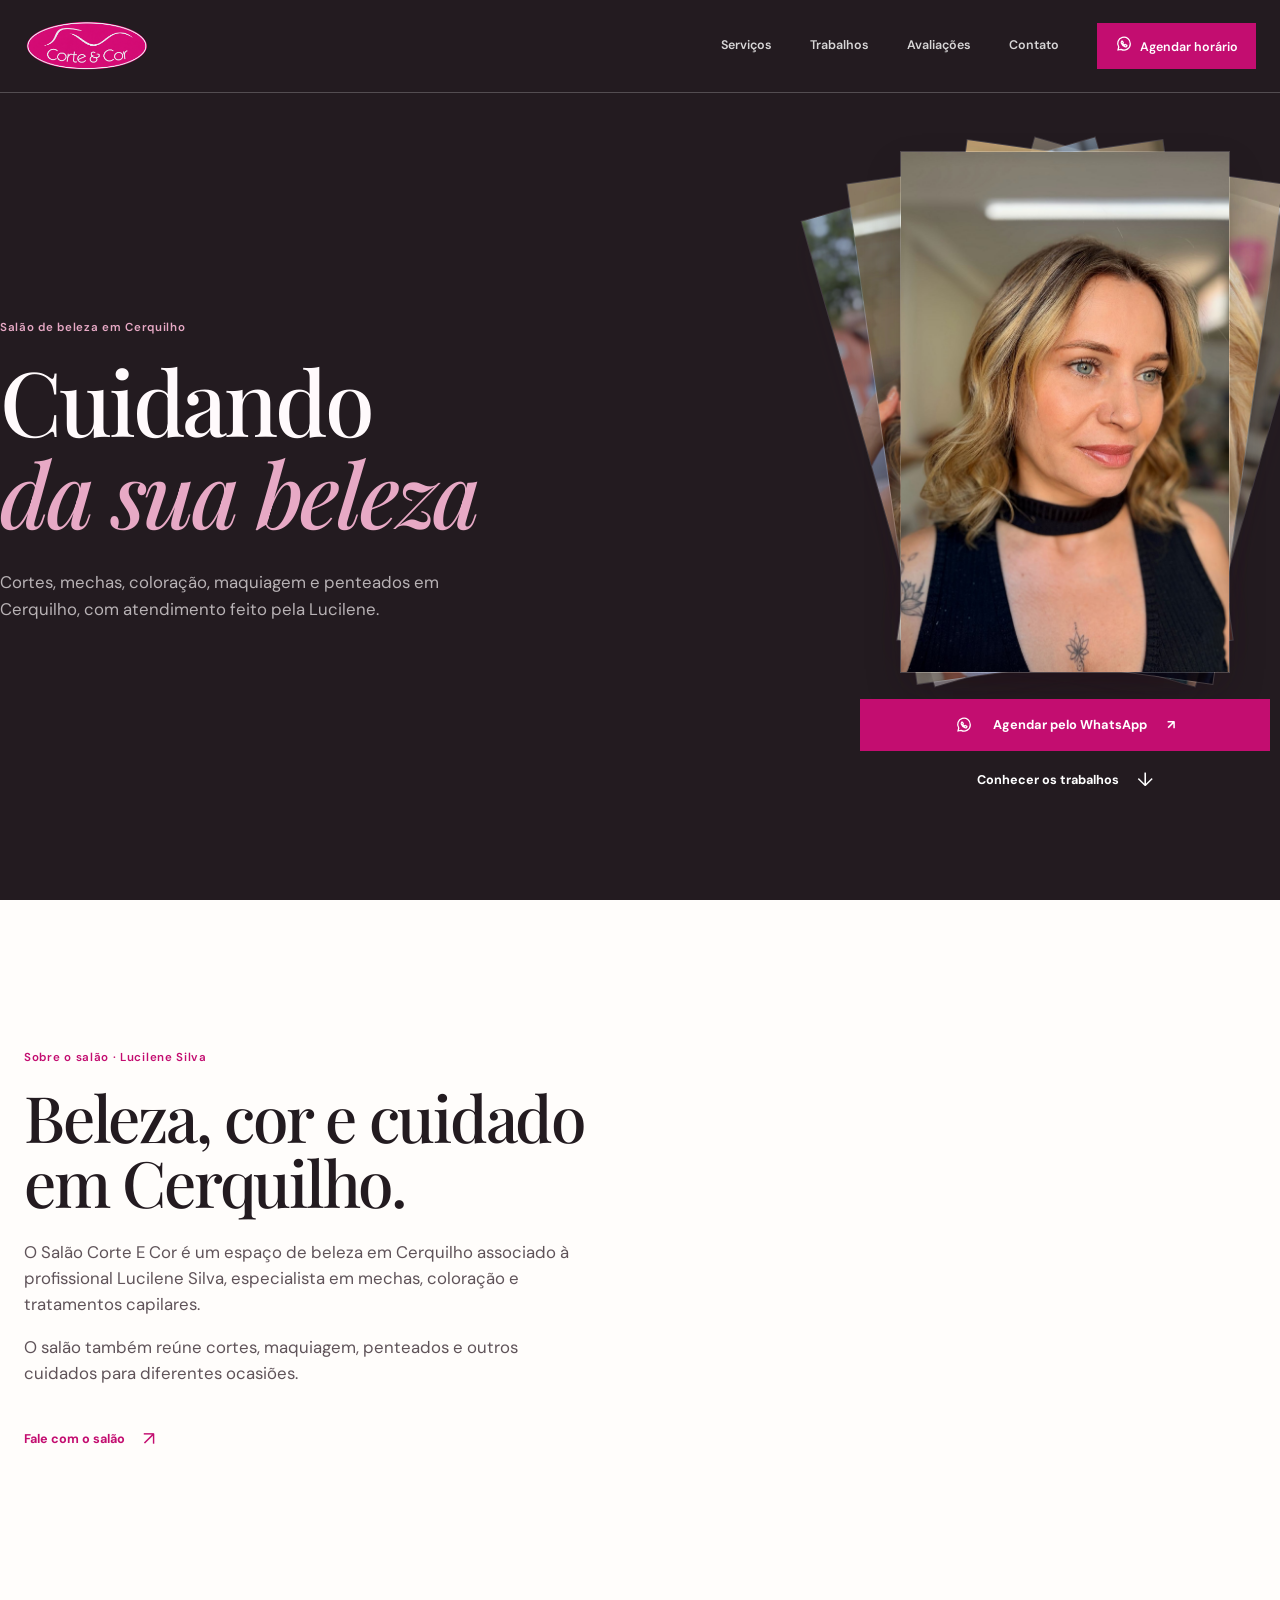
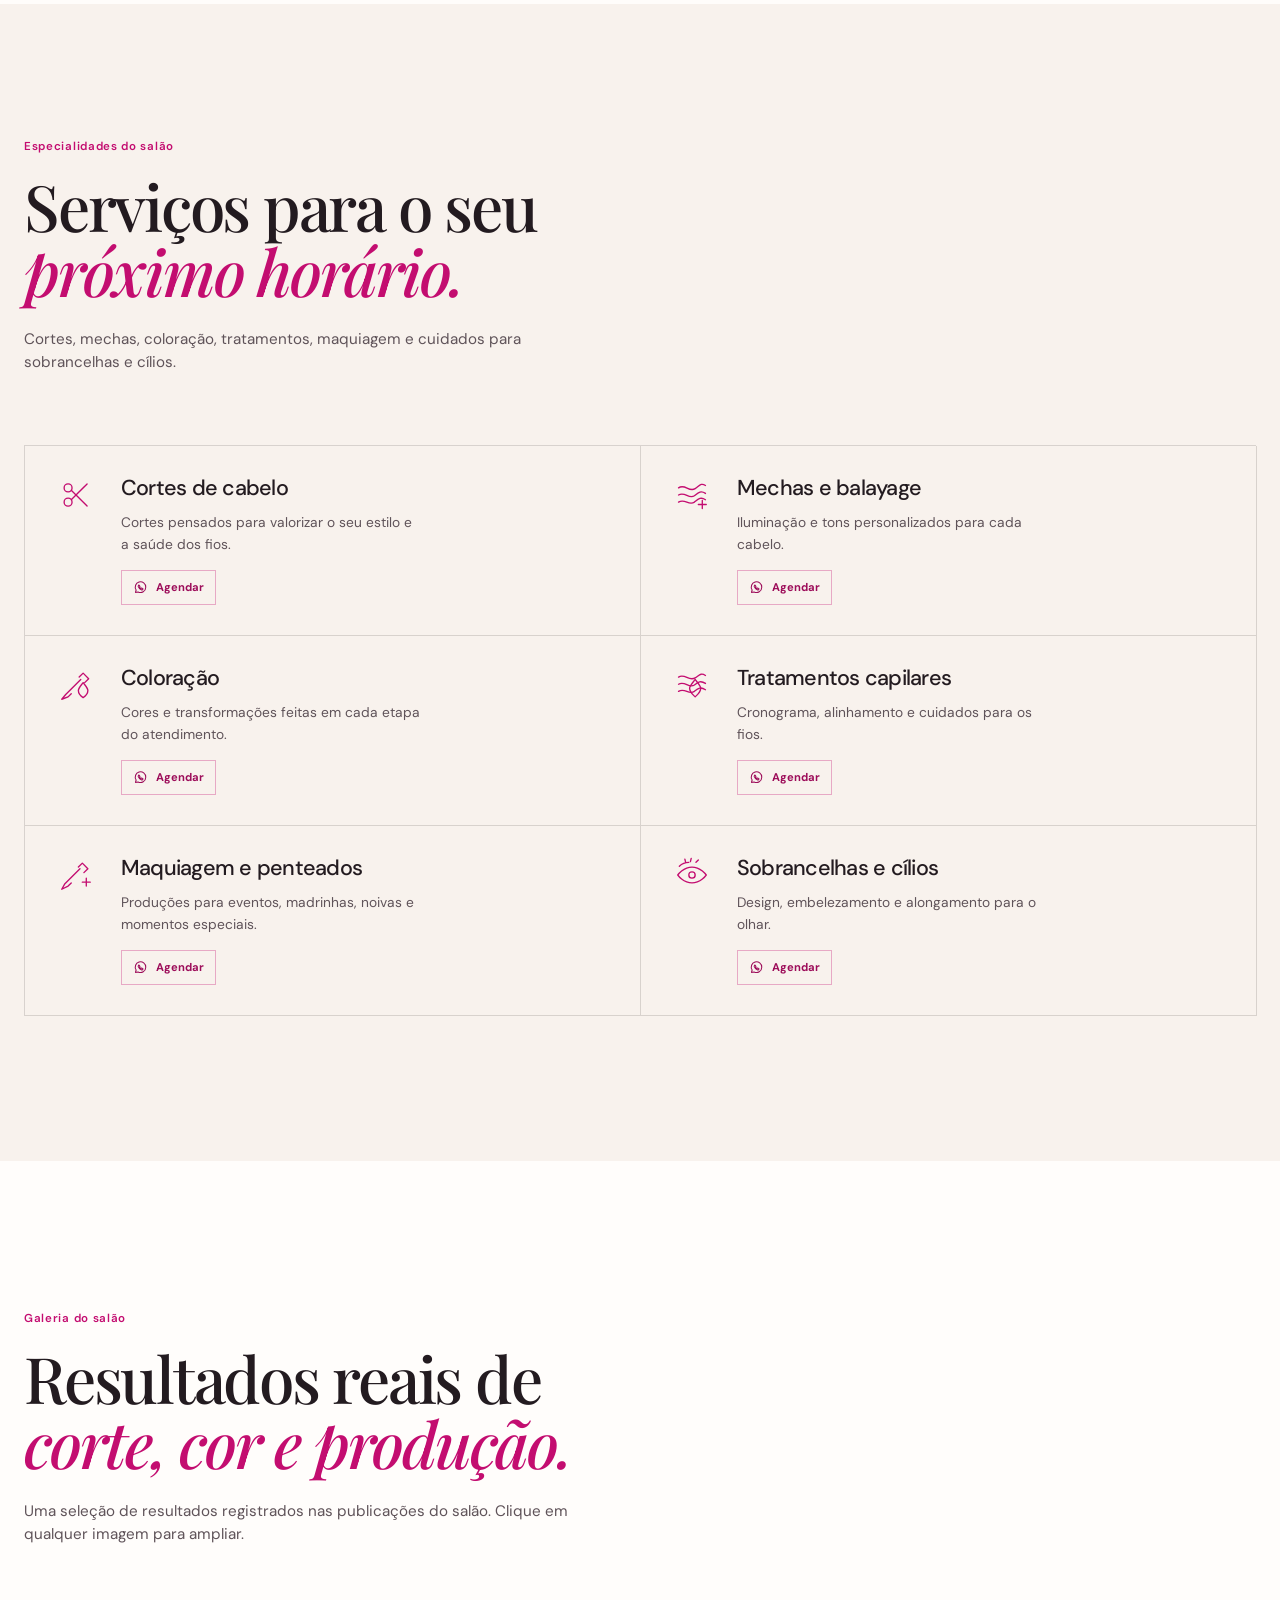
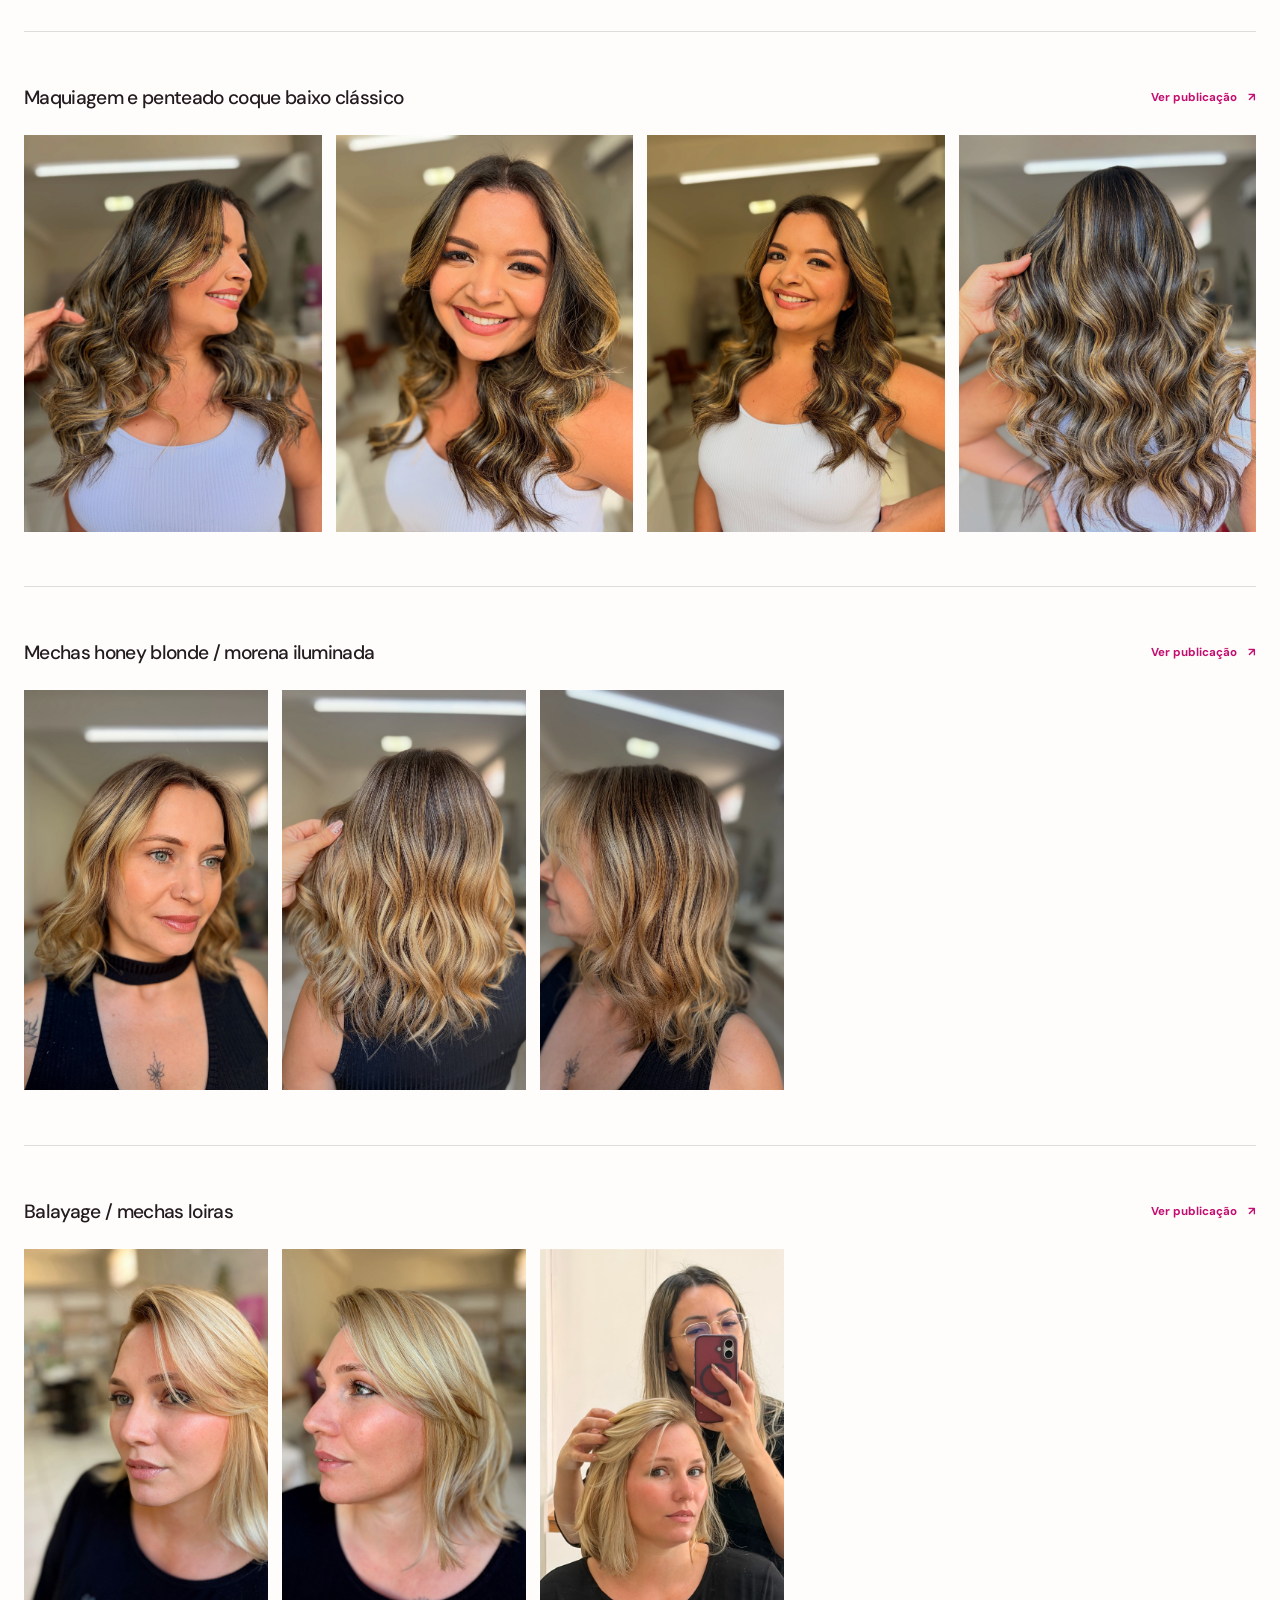
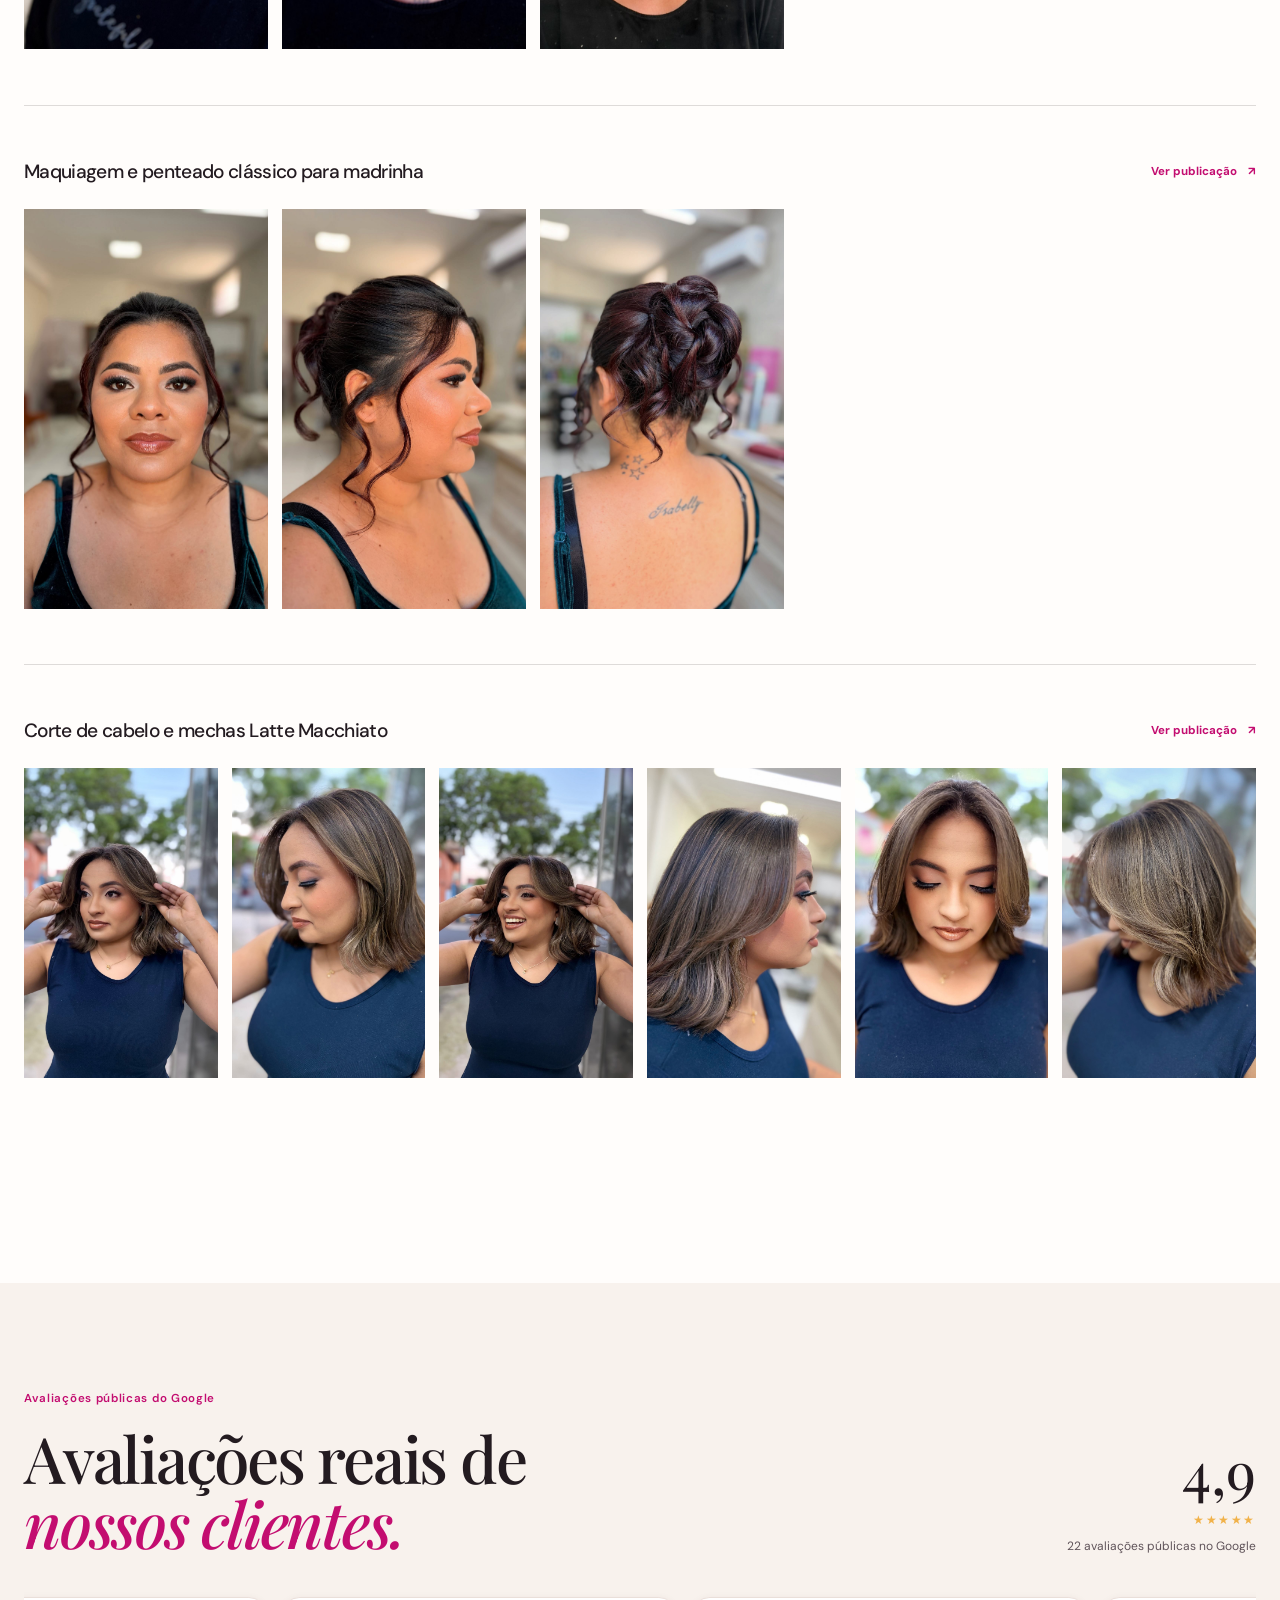
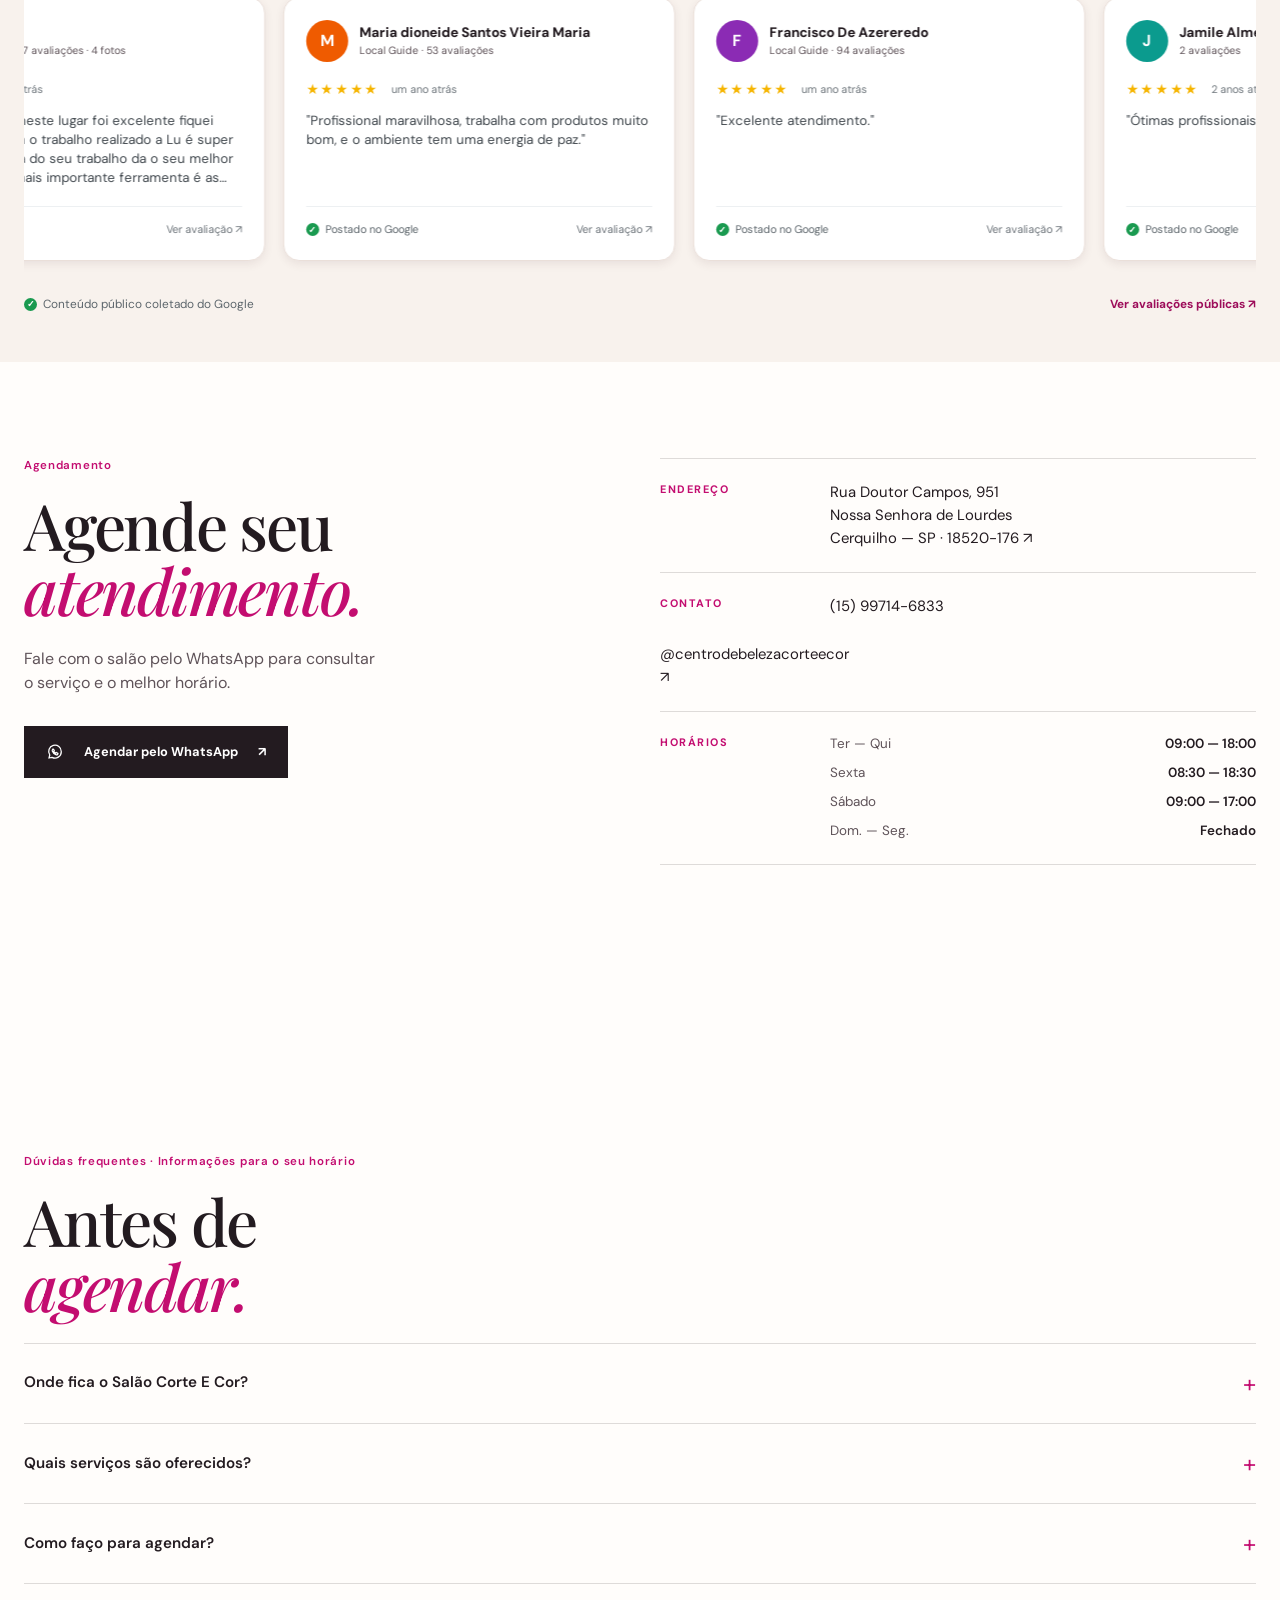
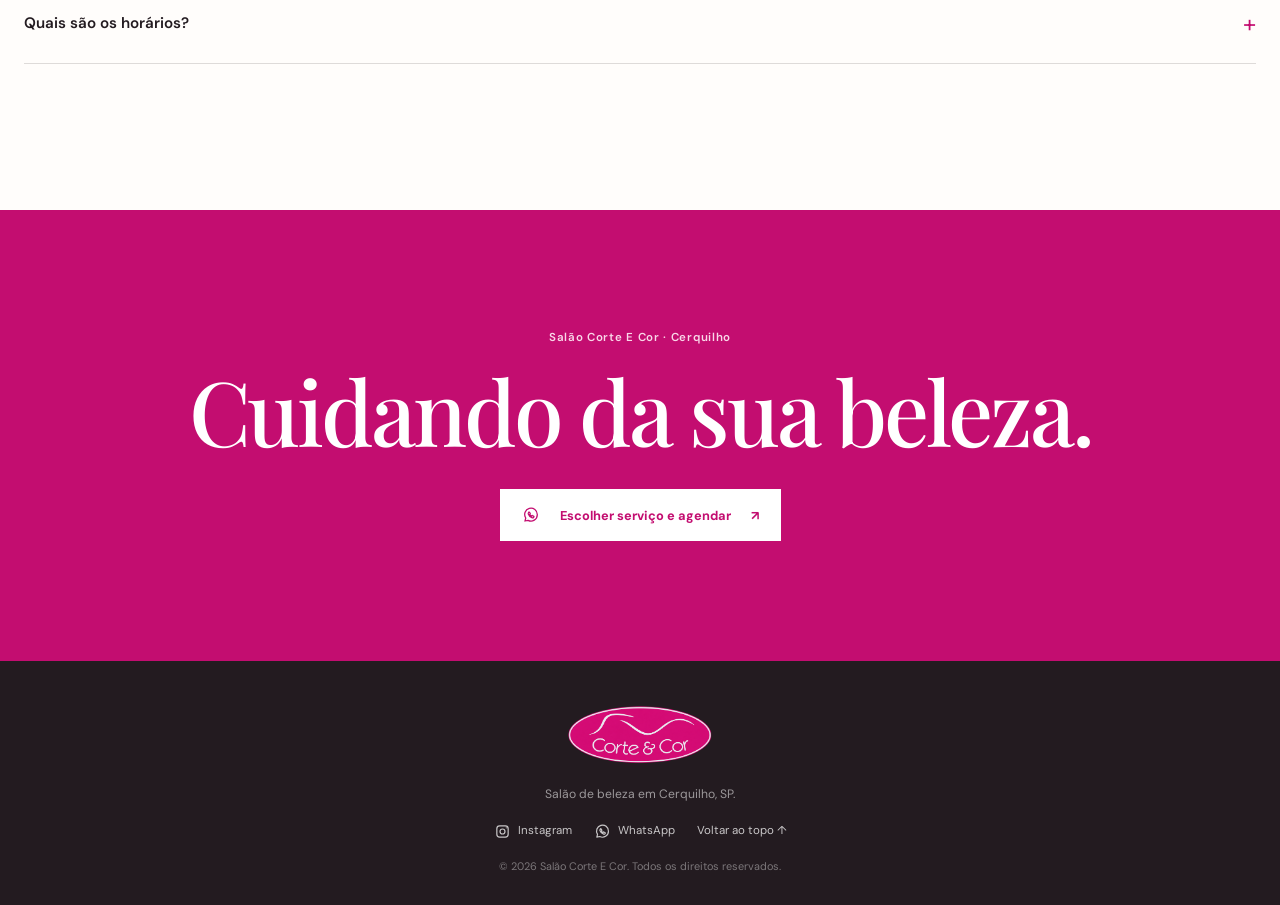
==== commit 7cc2ea2e: "Restore previous hero composition" ====
--- a/index.html
+++ b/index.html
@@ -81,10 +81,10 @@
                 <img class="hero-card" data-hero-card src="assets/galeria/DdpdXF6IPko/imagem-01.jpg" alt="Resultado de balayage e mechas loiras no Salão Corte E Cor" width="3072" height="4096" loading="eager" decoding="async" aria-hidden="true">
               </div>
             </div>
-          </div>
-          <div class="hero-actions">
-            <a class="button button-primary" href="https://wa.me/message/CHSJ5ETGMGOBL1?text=Ol%C3%A1%2C%20gostaria%20de%20agendar%20um%20hor%C3%A1rio.%20Poderia%20confirmar%20os%20hor%C3%A1rios%20dispon%C3%ADveis%3F" data-booking-trigger><svg class="whatsapp-icon" viewBox="0 0 24 24" aria-hidden="true" focusable="false"><path d="M20.4 11.6a8.4 8.4 0 0 1-12.3 7.5L4 20l1-4a8.4 8.4 0 1 1 15.4-4.4Z"></path><path d="M9 8.2c.3-.3.7-.2.9.1l1.1 1.7c.2.3.1.6-.1.8l-.6.5c.5 1 1.2 1.7 2.3 2.2l.5-.6c.2-.3.6-.3.9-.1l1.7 1c.3.2.4.6.1.9l-.5.6c-.4.5-1 .7-1.6.5-2.5-.8-4.4-2.7-5.3-5.2-.2-.6 0-1.2.4-1.6Z"></path></svg>Agendar pelo WhatsApp <span aria-hidden="true">↗</span></a>
-            <a class="text-link light-link" href="#trabalhos">Conhecer os trabalhos <span aria-hidden="true">↓</span></a>
+            <div class="hero-actions reveal-up">
+              <a class="button button-primary" href="https://wa.me/message/CHSJ5ETGMGOBL1?text=Ol%C3%A1%2C%20gostaria%20de%20agendar%20um%20hor%C3%A1rio.%20Poderia%20confirmar%20os%20hor%C3%A1rios%20dispon%C3%ADveis%3F" data-booking-trigger><svg class="whatsapp-icon" viewBox="0 0 24 24" aria-hidden="true" focusable="false"><path d="M20.4 11.6a8.4 8.4 0 0 1-12.3 7.5L4 20l1-4a8.4 8.4 0 1 1 15.4-4.4Z"></path><path d="M9 8.2c.3-.3.7-.2.9.1l1.1 1.7c.2.3.1.6-.1.8l-.6.5c.5 1 1.2 1.7 2.3 2.2l.5-.6c.2-.3.6-.3.9-.1l1.7 1c.3.2.4.6.1.9l-.5.6c-.4.5-1 .7-1.6.5-2.5-.8-4.4-2.7-5.3-5.2-.2-.6 0-1.2.4-1.6Z"></path></svg>Agendar pelo WhatsApp <span aria-hidden="true">↗</span></a>
+              <a class="text-link light-link" href="#trabalhos">Conhecer os trabalhos <span aria-hidden="true">↓</span></a>
+            </div>
           </div>
         </div>
       </section>
--- a/styles.css
+++ b/styles.css
@@ -61,14 +61,14 @@
 .menu-toggle { display: none; border: 0; color: inherit; background: none; }
 
 .hero { position: relative; display: flex; min-height: 100svh; align-items: center; padding: clamp(104px, 12vh, 132px) 0 clamp(42px, 7vh, 74px); overflow: hidden; }
-.hero-grid { position: relative; z-index: 1; display: grid; width: min(calc(100% - 48px), var(--container)); margin-inline: auto; grid-template-columns: minmax(0, 1fr) minmax(360px, 430px); grid-template-rows: auto auto; align-items: center; column-gap: clamp(48px, 7vw, 108px); }
+.hero-grid { position: relative; z-index: 1; display: grid; width: 100%; grid-template-columns: minmax(0, 1fr) minmax(360px, 430px); align-items: center; column-gap: clamp(48px, 7vw, 108px); }
 .hero-copy { grid-column: 1; align-self: center; max-width: 640px; padding-top: 0; }
 .hero-copy h1 { max-width: 640px; margin-bottom: 30px; line-height: 1.03; }
 .hero-lead { max-width: 460px; margin-bottom: 0; color: rgba(255, 250, 252, .68); font-size: 1.05rem; line-height: 1.65; }
-.hero-visual { grid-column: 2; grid-row: 1 / span 2; display: flex; width: 100%; align-items: center; justify-content: center; }
+.hero-visual { grid-column: 2; display: flex; width: 100%; flex-direction: column; align-items: center; justify-content: center; gap: 26px; }
 .hero-art { position: relative; width: 100%; max-width: 430px; }
-.hero-actions { grid-column: 1; grid-row: 2; display: flex; width: min(100%, 410px); flex-direction: column; align-items: flex-start; gap: 14px; justify-content: flex-start; margin-top: 30px; }
-.hero-actions .button { min-width: 250px; }
+.hero-actions { display: flex; width: min(100%, 410px); flex-direction: column; align-items: center; gap: 14px; justify-content: flex-start; margin-top: 0; }
+.hero-actions .button { width: 100%; }
 .button { display: inline-flex; align-items: center; justify-content: center; gap: 20px; min-height: 52px; padding: 15px 21px; border: 1px solid transparent; font-size: .8rem; font-weight: 700; text-decoration: none; transition: transform .25s ease, background .25s ease, color .25s ease, border-color .25s ease; }
 .whatsapp-icon { display: inline-block; width: 18px; height: 18px; flex: 0 0 auto; fill: none; stroke: currentColor; stroke-width: 1.7; stroke-linecap: round; stroke-linejoin: round; vertical-align: -0.2em; }
 .nav-cta .whatsapp-icon { margin-right: 7px; }
@@ -267,7 +267,7 @@
 
 @media (max-width: 1000px) {
   .container { width: min(calc(100% - 38px), var(--container)); }
-  .hero-grid { width: min(calc(100% - 38px), var(--container)); column-gap: 5%; }
+  .hero-grid { column-gap: 5%; }
   .hero-frame { height: min(480px, 56svh); }
   .split-grid, .faq-grid { gap: 5%; }
   .gallery-grid-five { grid-template-columns: repeat(4, 1fr); }
@@ -284,7 +284,7 @@
   .hero-lead { margin-inline: auto; }
   .hero-visual { width: min(100%, 430px); }
   .hero-frame { height: min(430px, 48svh); }
-  .hero-actions { width: 100%; align-items: center; margin-top: 0; }
+  .hero-actions { width: 100%; align-items: center; }
 }
 
 @media (max-width: 760px) {
@@ -305,12 +305,12 @@
   .site-header.is-stuck .site-nav a:not(.nav-cta) { border-bottom-color: var(--line); }
   .nav-cta { text-align: center; }
   .hero { min-height: 100svh; align-items: stretch; padding: 88px 0 24px; }
-  .hero-grid { display: flex; width: min(calc(100% - 32px), var(--container)); height: 100%; min-height: 0; flex-direction: column; align-items: stretch; justify-content: flex-start; gap: 17px; }
-  .hero-copy { max-width: none; padding-top: 0; margin-bottom: 0; text-align: left; }
+  .hero-grid { display: flex; height: 100%; min-height: 0; flex-direction: column; align-items: stretch; justify-content: flex-start; gap: 17px; }
+  .hero-copy { max-width: none; padding-top: 0; margin-bottom: 0; text-align: center; }
   .hero-copy .eyebrow { margin-bottom: 14px; }
   h1 { max-width: none; margin-bottom: 14px; font-size: clamp(2.45rem, 10.8vw, 4.4rem); }
-  .hero-lead { max-width: 390px; margin-inline: 0; margin-bottom: 0; font-size: .88rem; line-height: 1.5; }
-  .hero-actions { width: min(100%, 300px); align-items: flex-start; gap: 12px; margin: 0; padding-top: 0; }
+  .hero-lead { max-width: 390px; margin-inline: auto; margin-bottom: 0; font-size: .88rem; line-height: 1.5; }
+  .hero-actions { width: min(100%, 300px); align-items: center; gap: 12px; margin: 0 auto; padding-top: 0; }
   .hero-actions .button { width: 100%; min-width: 0; }
   .button { width: fit-content; }
   .floating-booking { right: 16px; bottom: 16px; width: 56px; height: 56px; }
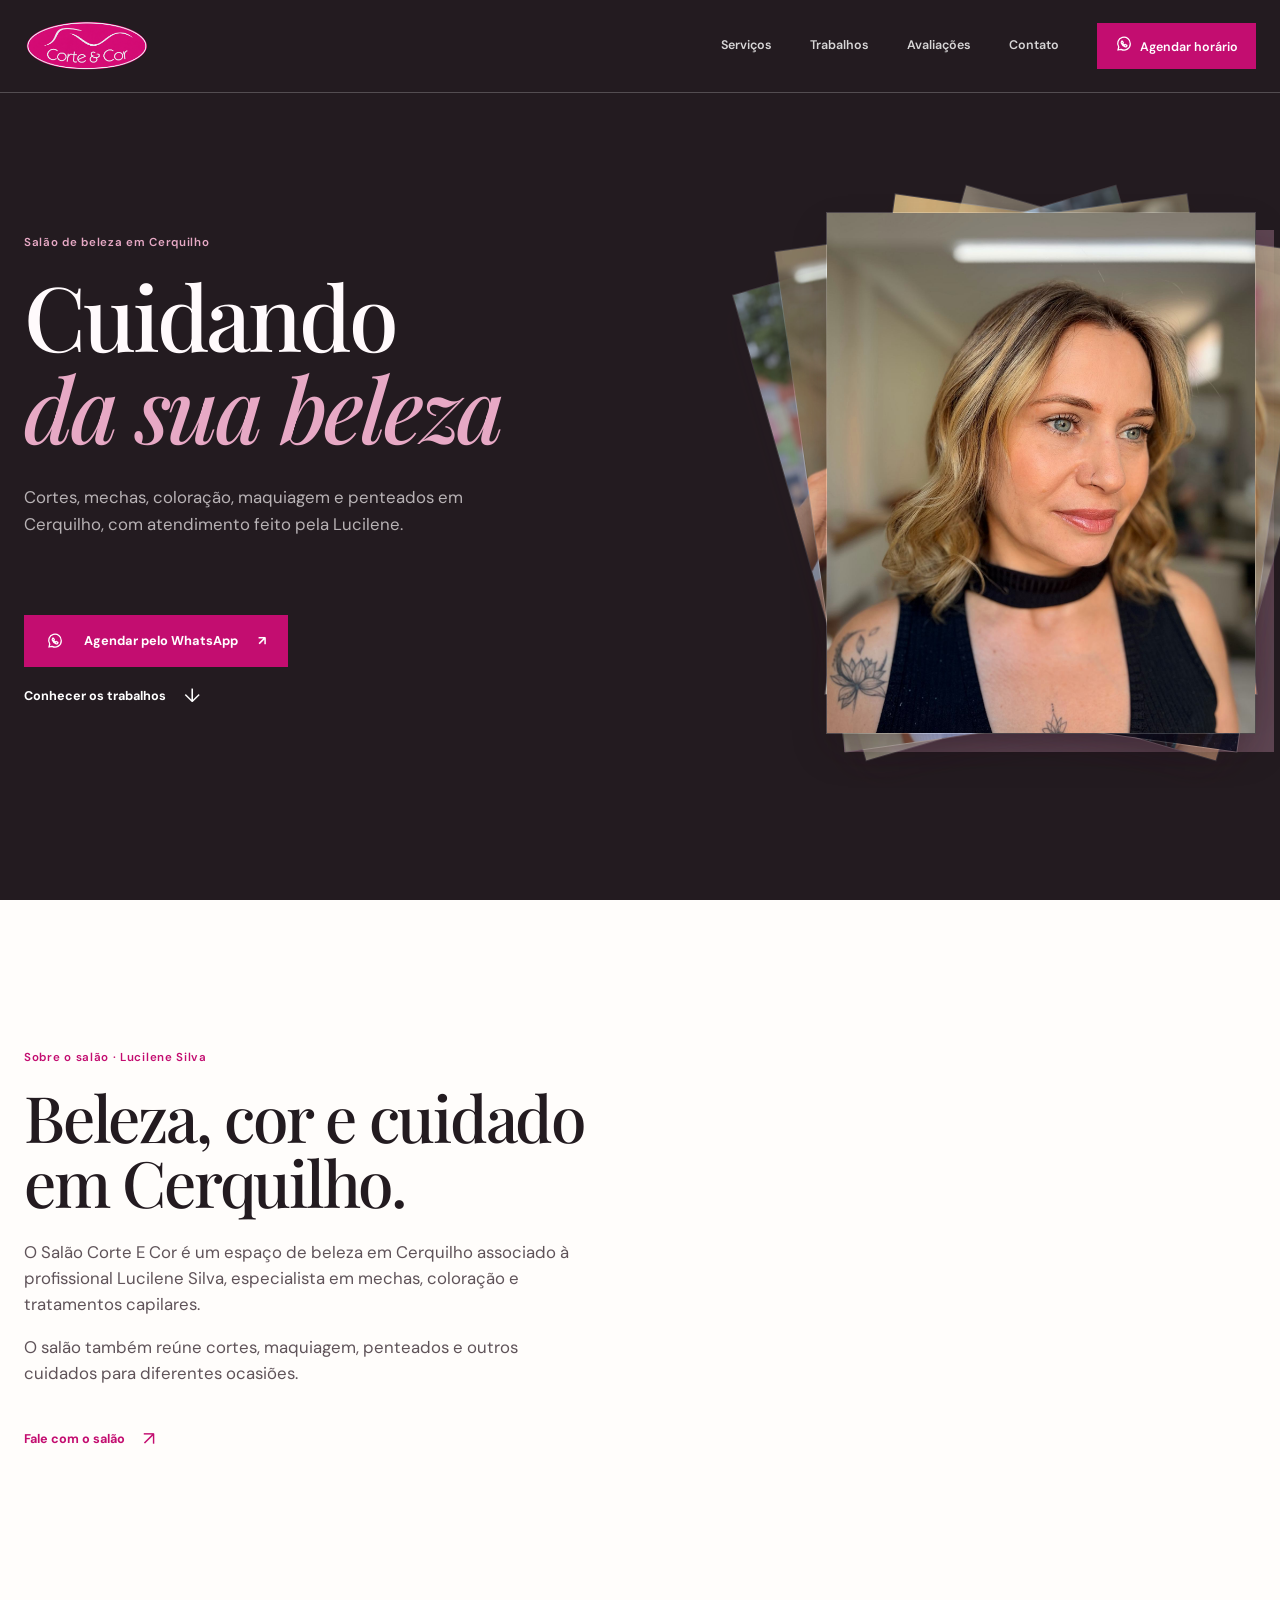
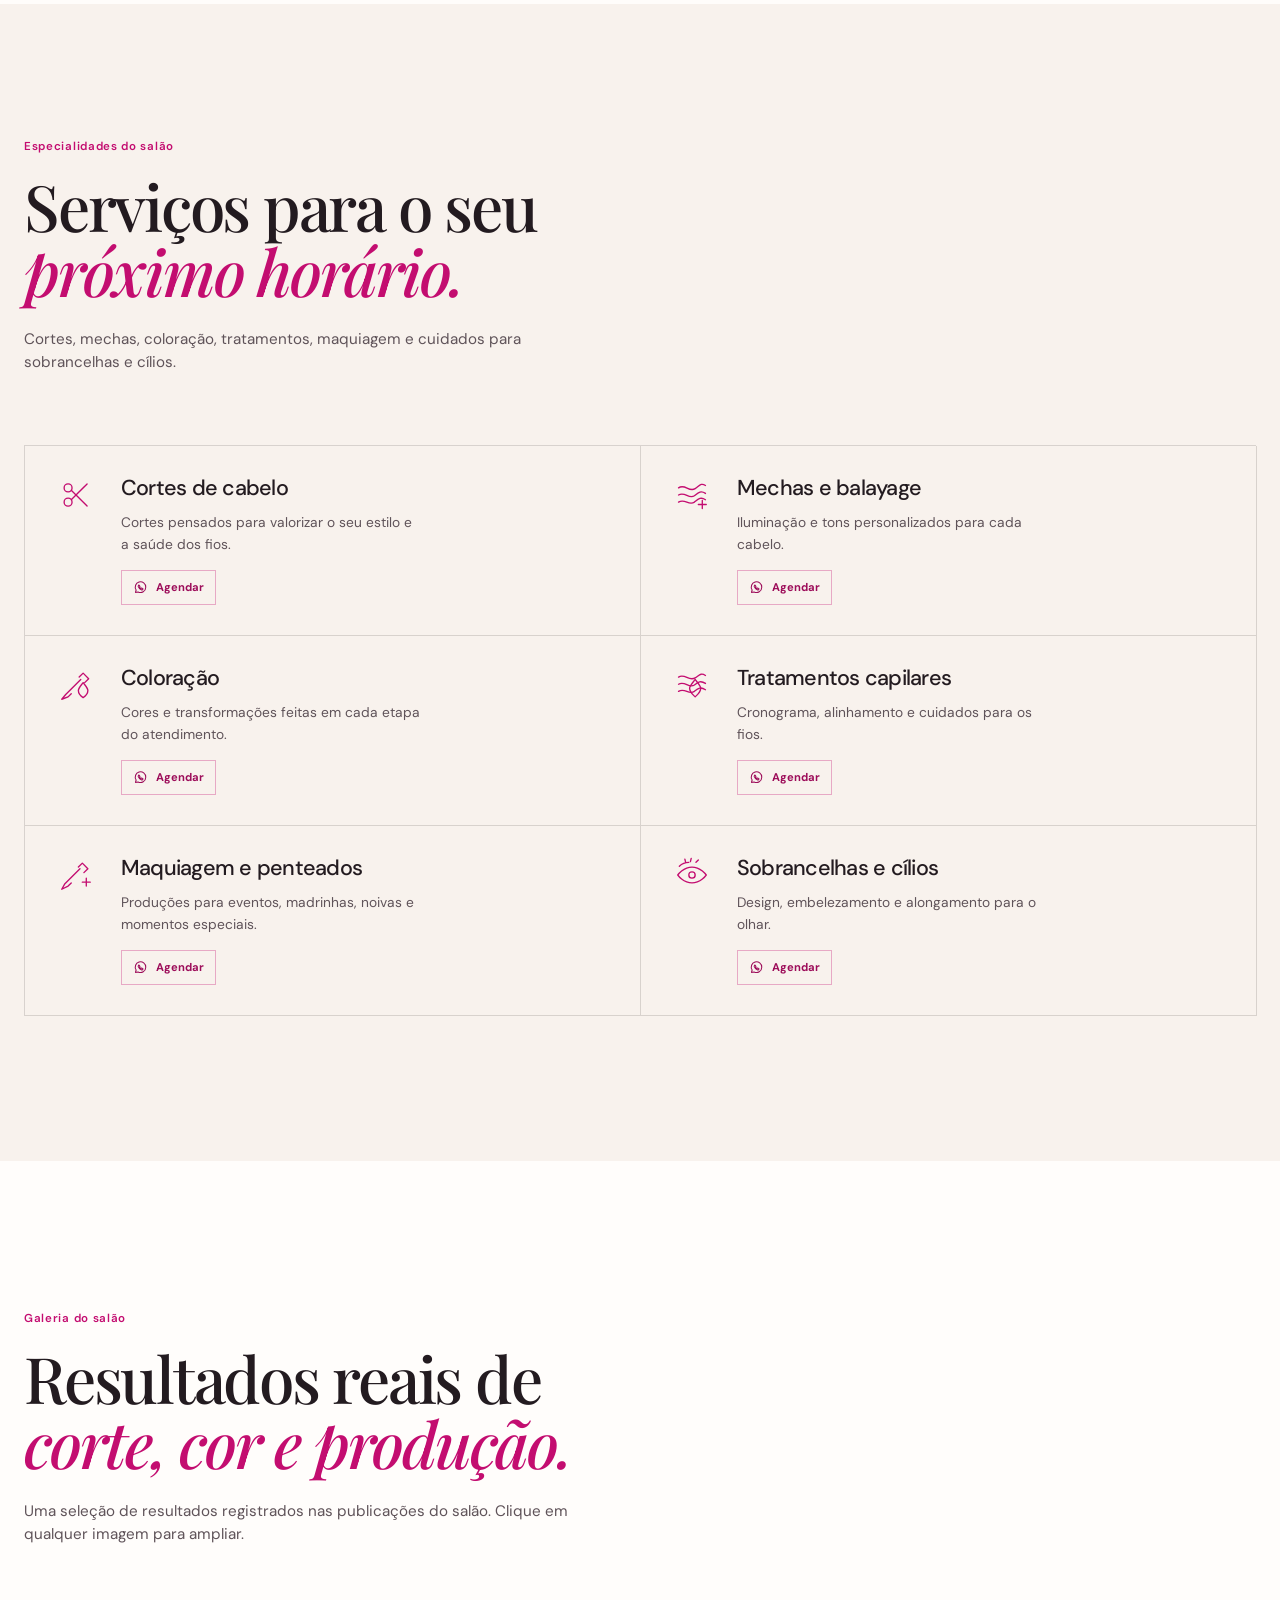
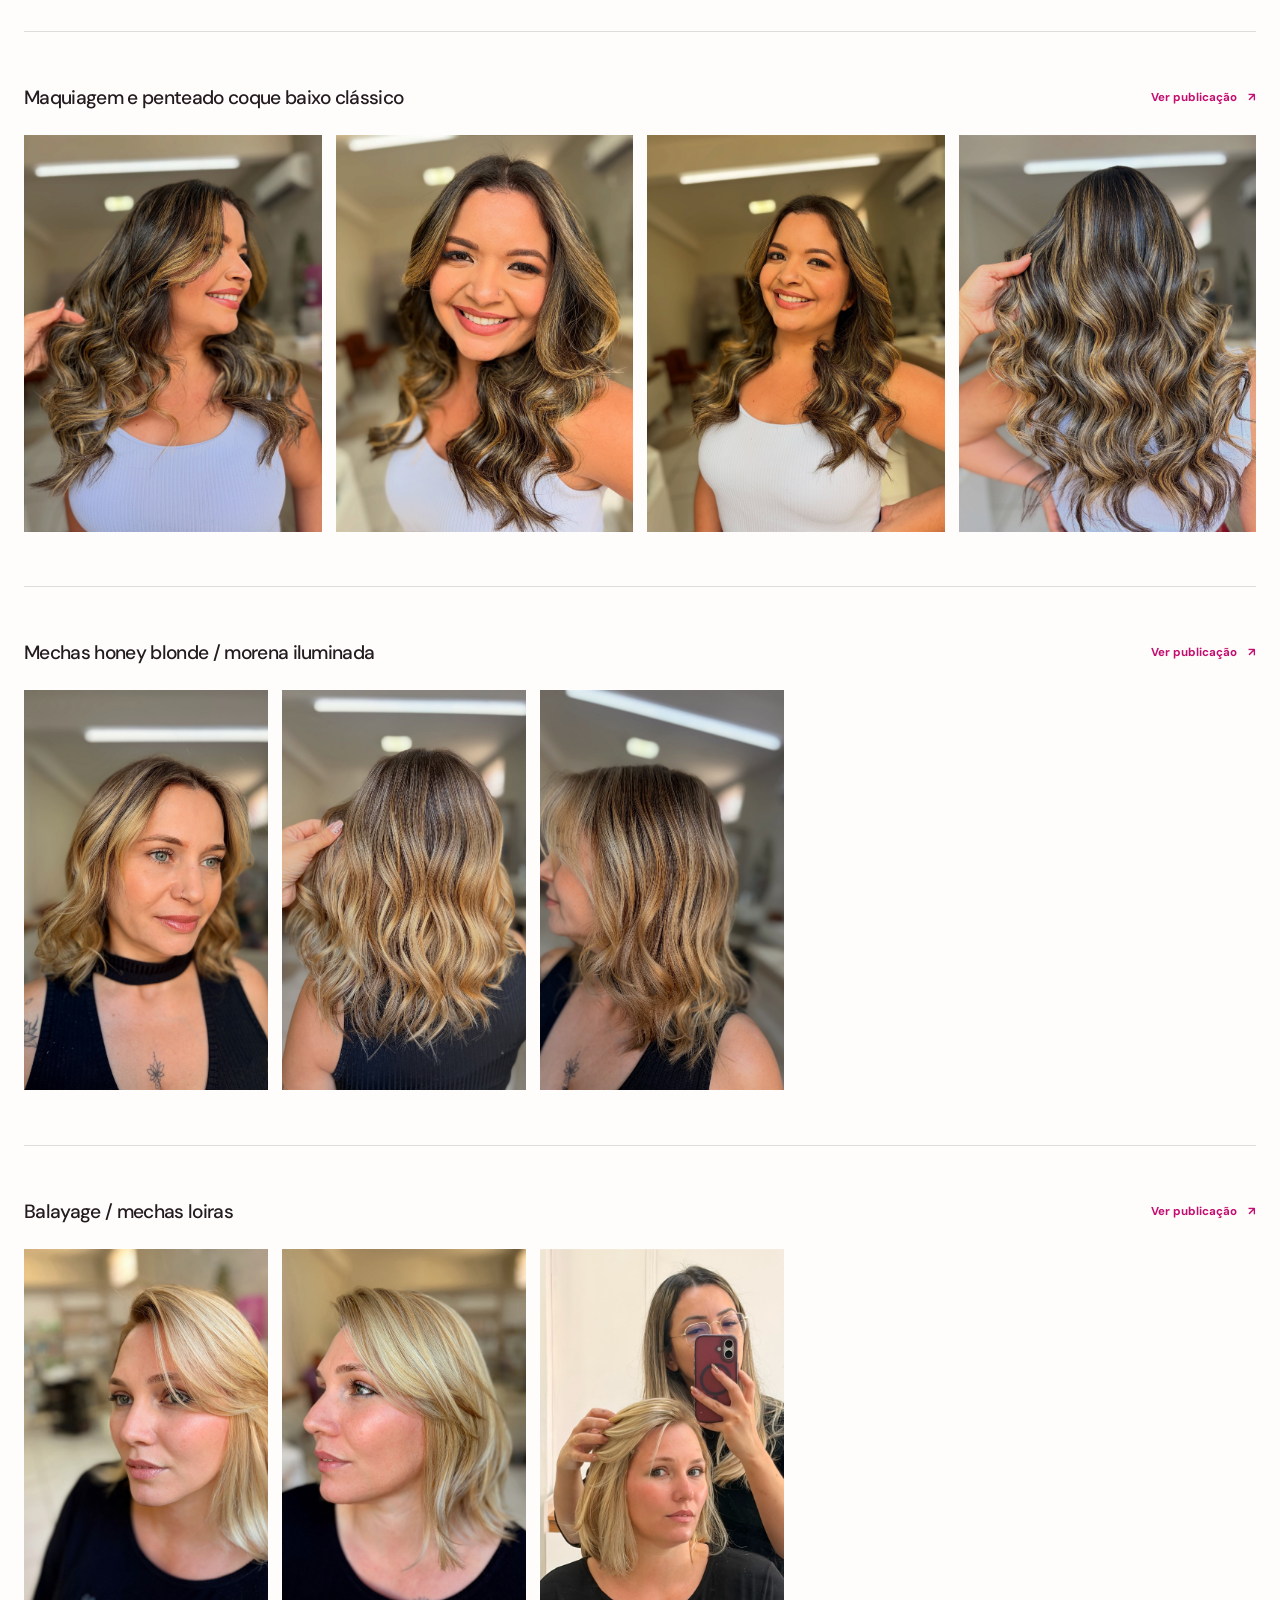
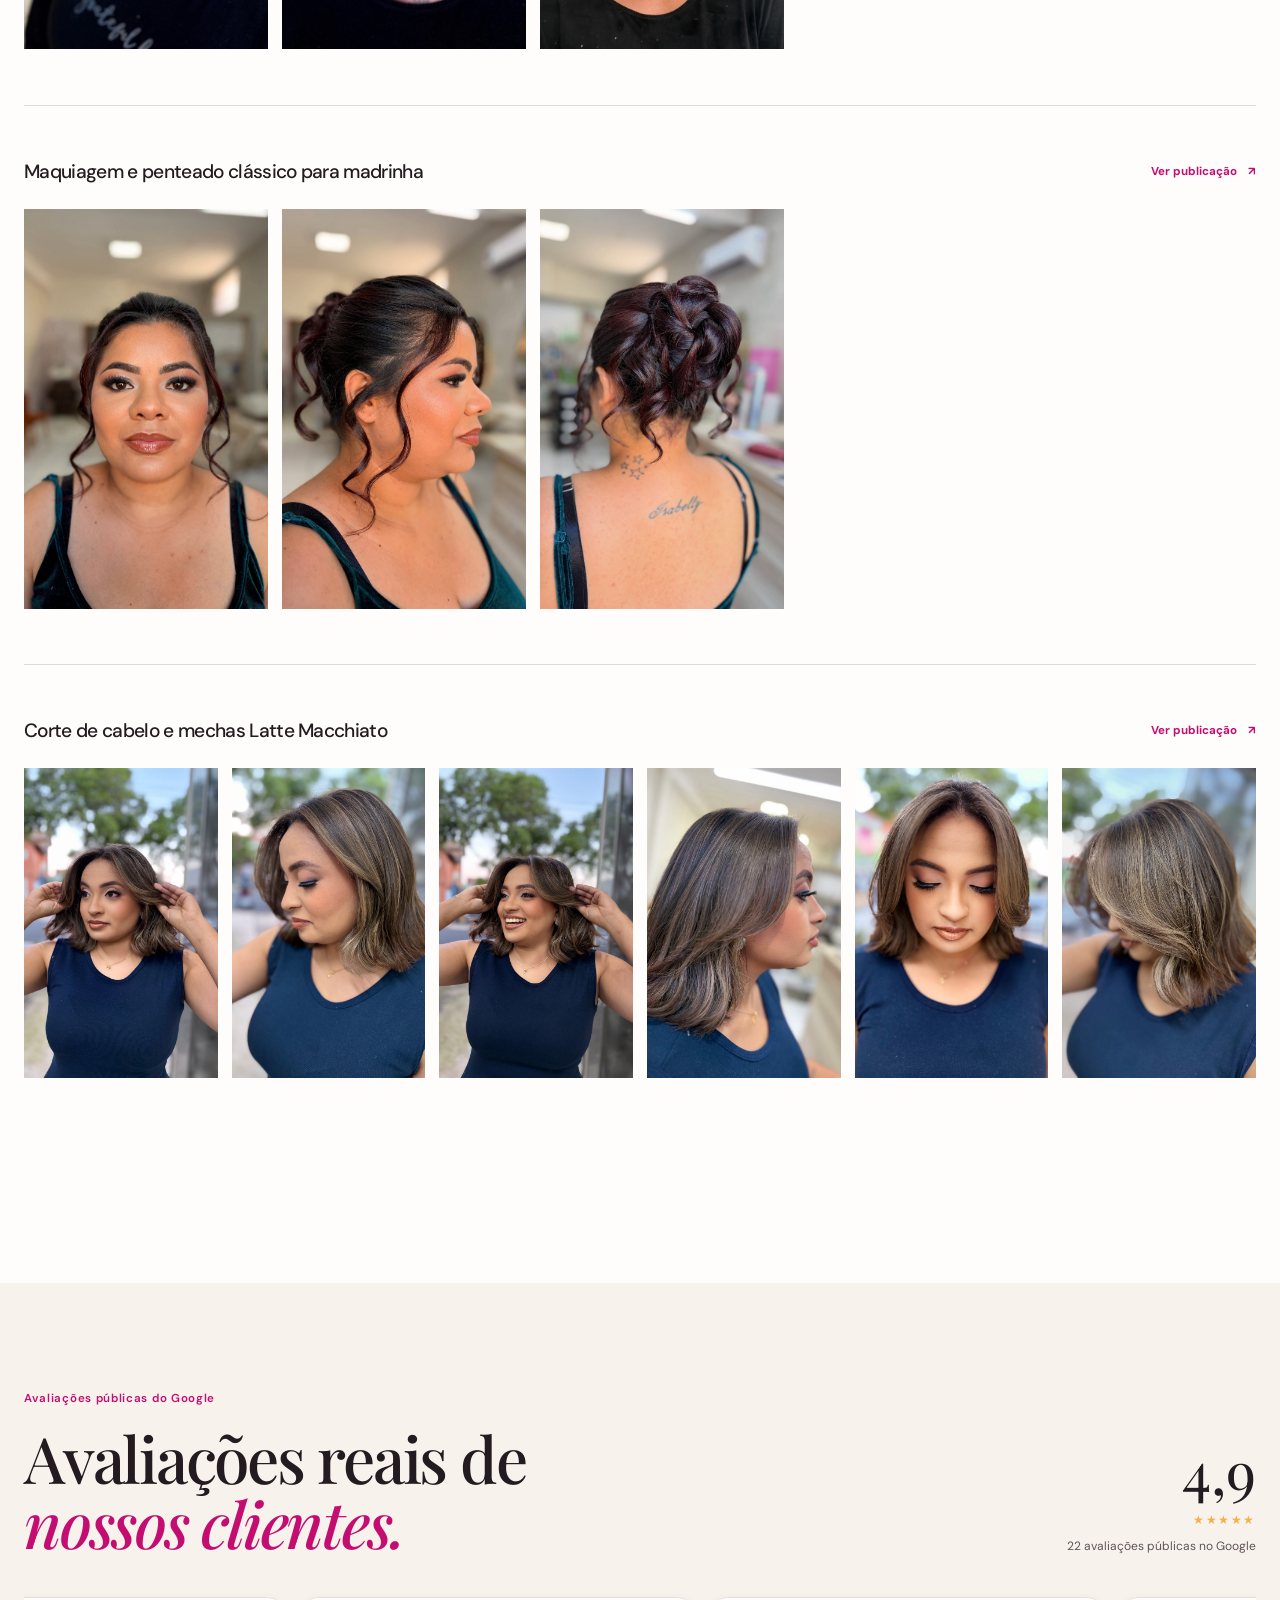
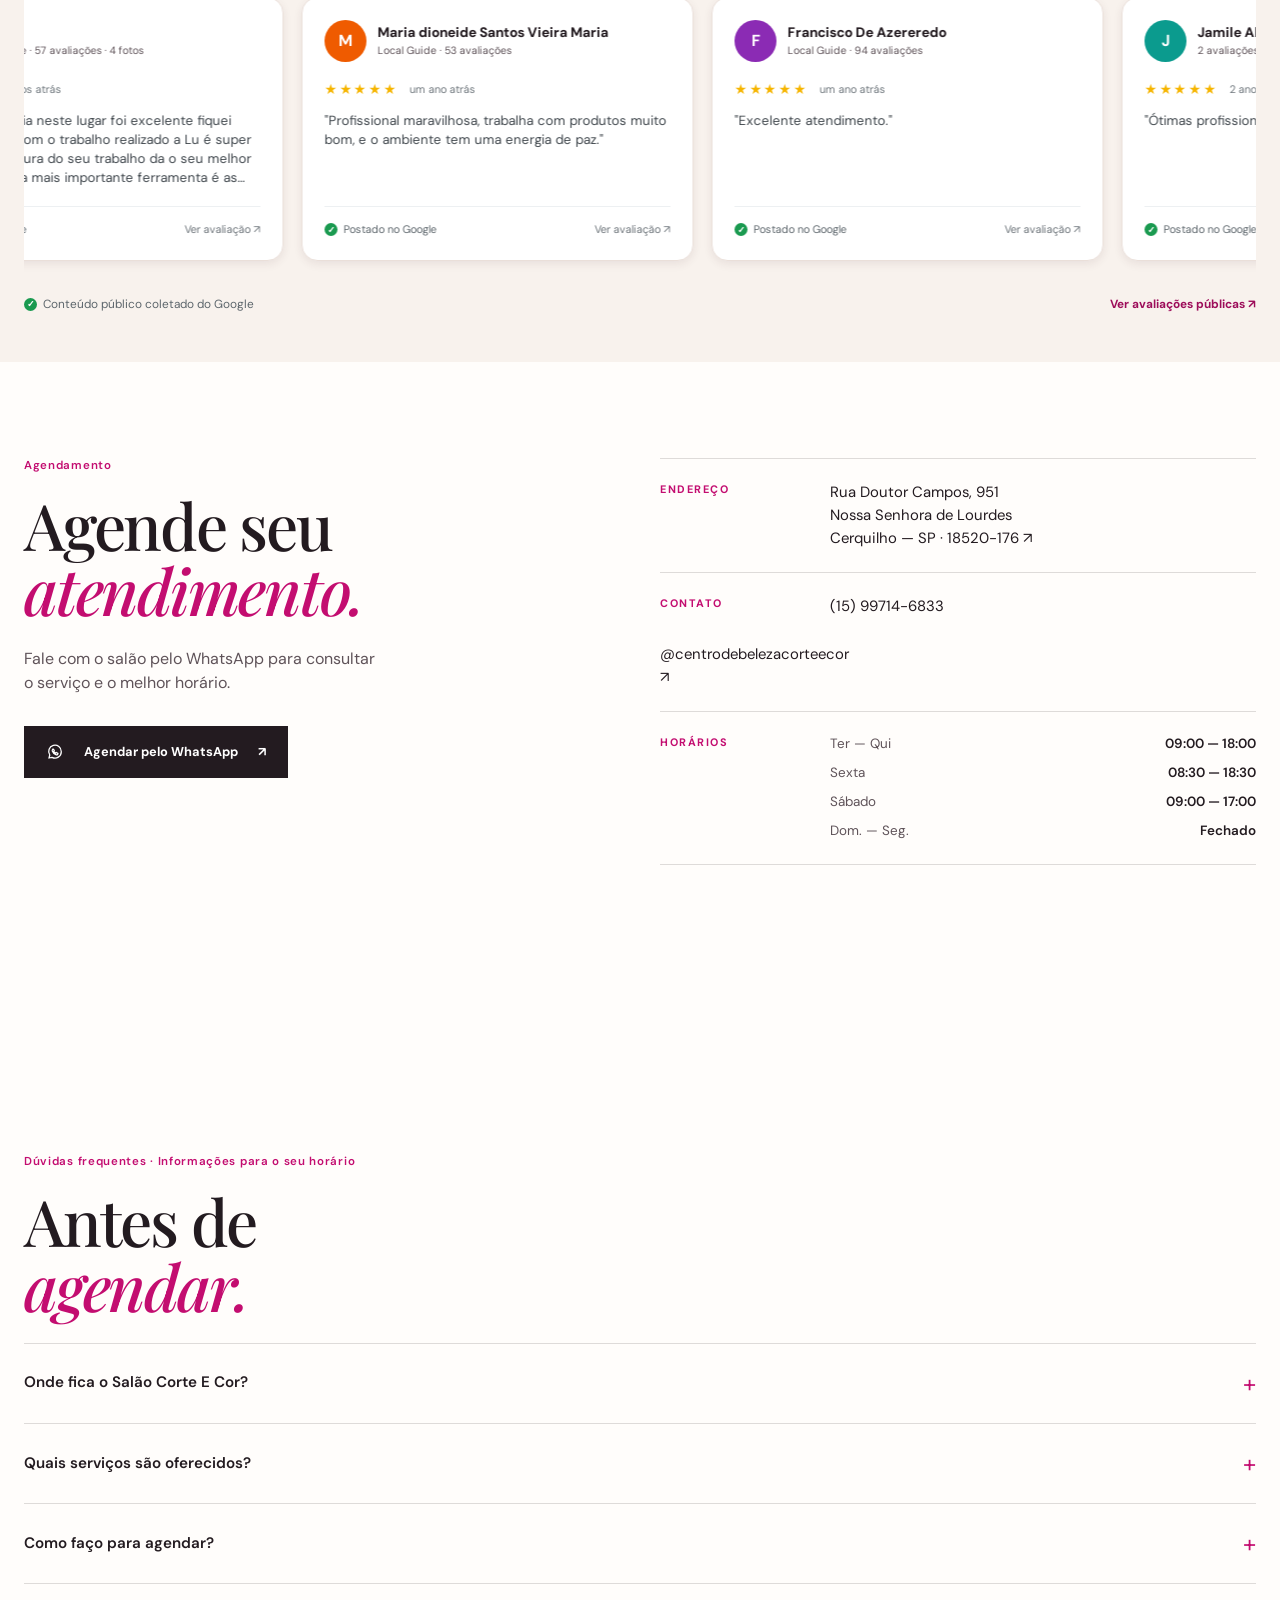
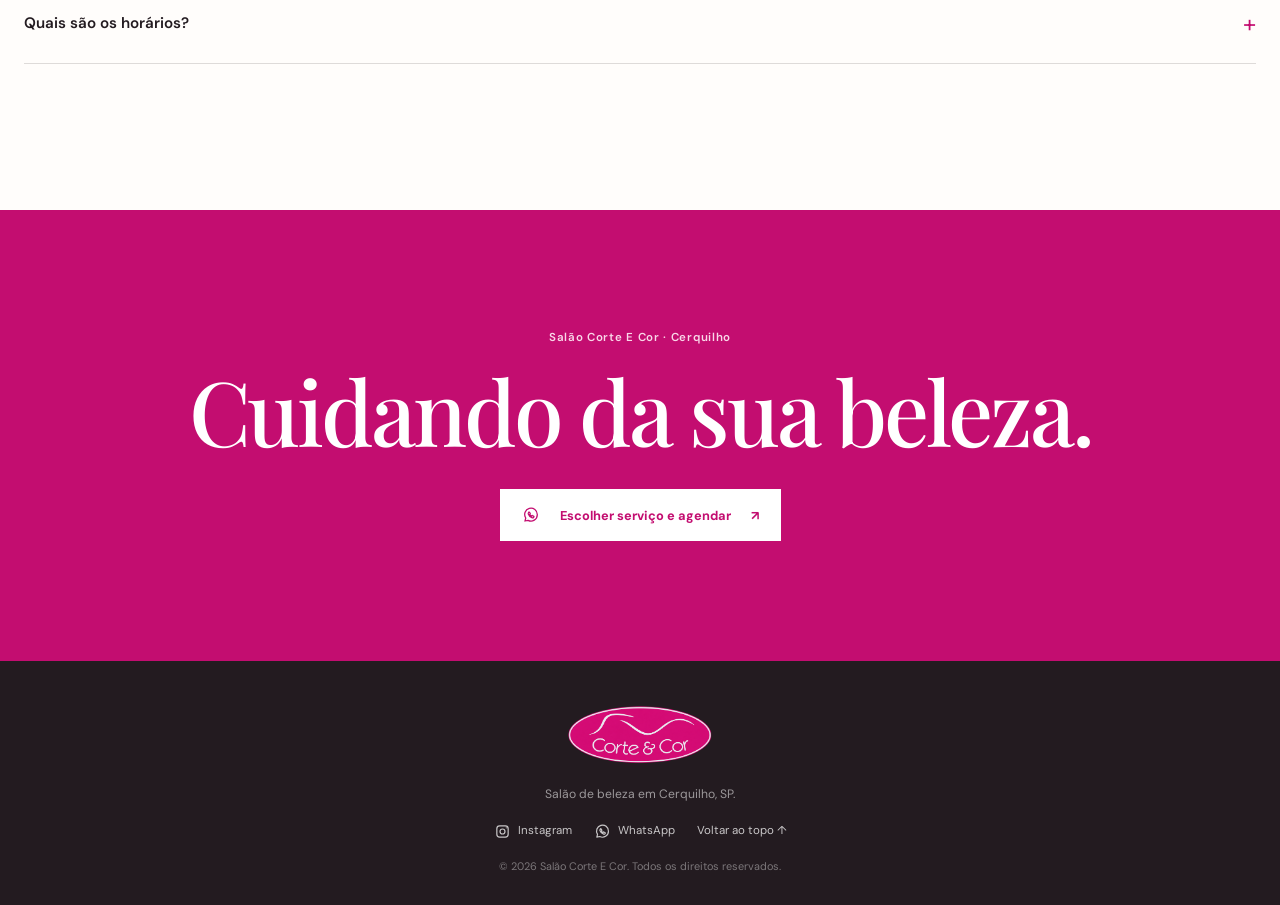
==== commit 0030b034: "Restore left-aligned hero composition" ====
--- a/index.html
+++ b/index.html
@@ -71,20 +71,18 @@
             <h1 id="hero-title">Cuidando<br><em>da sua beleza</em></h1>
             <p class="hero-lead">Cortes, mechas, coloração, maquiagem e penteados em Cerquilho, com atendimento feito pela Lucilene.</p>
           </div>
-          <div class="hero-visual reveal-scale">
-            <div class="hero-art">
-              <div class="hero-frame" data-hero-deck role="group" aria-label="Destaques de maquiagem e penteado" tabindex="0">
-                <img class="hero-card" data-hero-card src="assets/galeria/Ddwrv7ZIKLT/imagem-01.jpg" alt="Resultado de maquiagem e penteado clássico para madrinha no Salão Corte E Cor" width="3072" height="4096" loading="eager" decoding="async" aria-hidden="true">
-                <img class="hero-card" data-hero-card src="assets/galeria/DeN2fFHoJHp/imagem-01.jpg" alt="Resultado de corte de cabelo e mechas Latte Macchiato no Salão Corte E Cor" width="3024" height="4032" loading="eager" decoding="async" aria-hidden="true">
-                <img class="hero-card" data-hero-card src="assets/galeria/DdeOWFoIESN/imagem-01.jpg" alt="Resultado de maquiagem e penteado coque baixo clássico no Salão Corte E Cor" width="3072" height="4096" fetchpriority="high" decoding="async" aria-hidden="false">
-                <img class="hero-card" data-hero-card src="assets/galeria/DdKYQlCoOpx/imagem-01.jpg" alt="Resultado de mechas honey blonde e morena iluminada no Salão Corte E Cor" width="3072" height="4096" loading="eager" decoding="async" aria-hidden="true">
-                <img class="hero-card" data-hero-card src="assets/galeria/DdpdXF6IPko/imagem-01.jpg" alt="Resultado de balayage e mechas loiras no Salão Corte E Cor" width="3072" height="4096" loading="eager" decoding="async" aria-hidden="true">
-              </div>
-            </div>
-            <div class="hero-actions reveal-up">
-              <a class="button button-primary" href="https://wa.me/message/CHSJ5ETGMGOBL1?text=Ol%C3%A1%2C%20gostaria%20de%20agendar%20um%20hor%C3%A1rio.%20Poderia%20confirmar%20os%20hor%C3%A1rios%20dispon%C3%ADveis%3F" data-booking-trigger><svg class="whatsapp-icon" viewBox="0 0 24 24" aria-hidden="true" focusable="false"><path d="M20.4 11.6a8.4 8.4 0 0 1-12.3 7.5L4 20l1-4a8.4 8.4 0 1 1 15.4-4.4Z"></path><path d="M9 8.2c.3-.3.7-.2.9.1l1.1 1.7c.2.3.1.6-.1.8l-.6.5c.5 1 1.2 1.7 2.3 2.2l.5-.6c.2-.3.6-.3.9-.1l1.7 1c.3.2.4.6.1.9l-.5.6c-.4.5-1 .7-1.6.5-2.5-.8-4.4-2.7-5.3-5.2-.2-.6 0-1.2.4-1.6Z"></path></svg>Agendar pelo WhatsApp <span aria-hidden="true">↗</span></a>
-              <a class="text-link light-link" href="#trabalhos">Conhecer os trabalhos <span aria-hidden="true">↓</span></a>
-            </div>
+          <div class="hero-art reveal-scale">
+            <div class="hero-frame" data-hero-deck role="group" aria-label="Destaques de maquiagem e penteado" tabindex="0">
+              <img class="hero-card" data-hero-card src="assets/galeria/Ddwrv7ZIKLT/imagem-01.jpg" alt="Resultado de maquiagem e penteado clássico para madrinha no Salão Corte E Cor" width="3072" height="4096" loading="eager" decoding="async" aria-hidden="true">
+              <img class="hero-card" data-hero-card src="assets/galeria/DeN2fFHoJHp/imagem-01.jpg" alt="Resultado de corte de cabelo e mechas Latte Macchiato no Salão Corte E Cor" width="3024" height="4032" loading="eager" decoding="async" aria-hidden="true">
+              <img class="hero-card" data-hero-card src="assets/galeria/DdeOWFoIESN/imagem-01.jpg" alt="Resultado de maquiagem e penteado coque baixo clássico no Salão Corte E Cor" width="3072" height="4096" fetchpriority="high" decoding="async" aria-hidden="false">
+              <img class="hero-card" data-hero-card src="assets/galeria/DdKYQlCoOpx/imagem-01.jpg" alt="Resultado de mechas honey blonde e morena iluminada no Salão Corte E Cor" width="3072" height="4096" loading="eager" decoding="async" aria-hidden="true">
+              <img class="hero-card" data-hero-card src="assets/galeria/DdpdXF6IPko/imagem-01.jpg" alt="Resultado de balayage e mechas loiras no Salão Corte E Cor" width="3072" height="4096" loading="eager" decoding="async" aria-hidden="true">
+            </div>
+          </div>
+          <div class="hero-actions reveal-up">
+            <a class="button button-primary" href="https://wa.me/message/CHSJ5ETGMGOBL1?text=Ol%C3%A1%2C%20gostaria%20de%20agendar%20um%20hor%C3%A1rio.%20Poderia%20confirmar%20os%20hor%C3%A1rios%20dispon%C3%ADveis%3F" data-booking-trigger><svg class="whatsapp-icon" viewBox="0 0 24 24" aria-hidden="true" focusable="false"><path d="M20.4 11.6a8.4 8.4 0 0 1-12.3 7.5L4 20l1-4a8.4 8.4 0 1 1 15.4-4.4Z"></path><path d="M9 8.2c.3-.3.7-.2.9.1l1.1 1.7c.2.3.1.6-.1.8l-.6.5c.5 1 1.2 1.7 2.3 2.2l.5-.6c.2-.3.6-.3.9-.1l1.7 1c.3.2.4.6.1.9l-.5.6c-.4.5-1 .7-1.6.5-2.5-.8-4.4-2.7-5.3-5.2-.2-.6 0-1.2.4-1.6Z"></path></svg>Agendar pelo WhatsApp <span aria-hidden="true">↗</span></a>
+            <a class="text-link light-link" href="#trabalhos">Conhecer os trabalhos <span aria-hidden="true">↓</span></a>
           </div>
         </div>
       </section>
--- a/styles.css
+++ b/styles.css
@@ -61,14 +61,12 @@
 .menu-toggle { display: none; border: 0; color: inherit; background: none; }
 
 .hero { position: relative; display: flex; min-height: 100svh; align-items: center; padding: clamp(104px, 12vh, 132px) 0 clamp(42px, 7vh, 74px); overflow: hidden; }
-.hero-grid { position: relative; z-index: 1; display: grid; width: 100%; grid-template-columns: minmax(0, 1fr) minmax(360px, 430px); align-items: center; column-gap: clamp(48px, 7vw, 108px); }
-.hero-copy { grid-column: 1; align-self: center; max-width: 640px; padding-top: 0; }
+.hero-grid { position: relative; z-index: 1; display: grid; width: min(calc(100% - 48px), var(--container)); margin-inline: auto; grid-template-columns: minmax(0, 1fr) minmax(360px, 430px); grid-template-rows: auto auto; align-items: center; column-gap: clamp(48px, 7vw, 108px); }
+.hero-copy { grid-column: 1; grid-row: 1; align-self: center; max-width: 640px; padding-top: 0; }
 .hero-copy h1 { max-width: 640px; margin-bottom: 30px; line-height: 1.03; }
 .hero-lead { max-width: 460px; margin-bottom: 0; color: rgba(255, 250, 252, .68); font-size: 1.05rem; line-height: 1.65; }
-.hero-visual { grid-column: 2; display: flex; width: 100%; flex-direction: column; align-items: center; justify-content: center; gap: 26px; }
-.hero-art { position: relative; width: 100%; max-width: 430px; }
-.hero-actions { display: flex; width: min(100%, 410px); flex-direction: column; align-items: center; gap: 14px; justify-content: flex-start; margin-top: 0; }
-.hero-actions .button { width: 100%; }
+.hero-actions { grid-column: 1; grid-row: 2; display: flex; width: min(100%, 410px); flex-direction: column; align-items: flex-start; gap: 14px; justify-content: flex-start; margin-top: 30px; }
+.hero-actions .button { min-width: 250px; }
 .button { display: inline-flex; align-items: center; justify-content: center; gap: 20px; min-height: 52px; padding: 15px 21px; border: 1px solid transparent; font-size: .8rem; font-weight: 700; text-decoration: none; transition: transform .25s ease, background .25s ease, color .25s ease, border-color .25s ease; }
 .whatsapp-icon { display: inline-block; width: 18px; height: 18px; flex: 0 0 auto; fill: none; stroke: currentColor; stroke-width: 1.7; stroke-linecap: round; stroke-linejoin: round; vertical-align: -0.2em; }
 .nav-cta .whatsapp-icon { margin-right: 7px; }
@@ -96,14 +94,15 @@
 .text-link:hover span { transform: translateX(4px); }
 .light-link { color: #fff; }
 .stars, .review-stars { color: #f1b24a; letter-spacing: .13em; }
-.hero-frame { position: relative; height: clamp(390px, 58svh, 570px); padding: 0 50px; overflow: visible; border: 0; isolation: isolate; }
+.hero-art { position: relative; grid-column: 2; grid-row: 1 / span 2; width: 100%; max-width: 430px; justify-self: end; }
+.hero-frame { position: relative; height: clamp(390px, 58svh, 570px); padding: 0; overflow: visible; border: 0; box-shadow: 18px 18px 0 rgba(231, 169, 197, .3); isolation: isolate; }
 .hero-frame:focus-visible { outline: 2px solid var(--pink-light); outline-offset: 8px; }
-.hero-card { position: absolute; inset: 0 50px; z-index: 1; display: block; width: calc(100% - 100px); height: 100%; border: 1px solid rgba(255, 255, 255, .2); object-fit: cover; object-position: center; opacity: .86; visibility: visible; transform-origin: center center; backface-visibility: hidden; box-shadow: 0 18px 34px rgba(31, 14, 24, .2); pointer-events: none; will-change: transform, opacity; }
-.hero-card:nth-of-type(1) { z-index: 1; transform: translate3d(-50px, 0, 0) rotate(-16deg) scale(.93); opacity: .66; }
-.hero-card:nth-of-type(2) { z-index: 2; transform: translate3d(-25px, 0, 0) rotate(-8deg) scale(.97); }
-.hero-card:nth-of-type(3) { z-index: 5; transform: translate3d(0, 0, 0) rotate(0deg) scale(1); opacity: 1; }
-.hero-card:nth-of-type(4) { z-index: 3; transform: translate3d(25px, 0, 0) rotate(8deg) scale(.97); }
-.hero-card:nth-of-type(5) { z-index: 1; transform: translate3d(50px, 0, 0) rotate(16deg) scale(.93); opacity: .66; }
+.hero-card { position: absolute; inset: 0; z-index: 1; display: block; width: 100%; height: 100%; border: 1px solid rgba(255, 255, 255, .2); object-fit: cover; object-position: center; opacity: 1; visibility: visible; transform-origin: center center; backface-visibility: hidden; box-shadow: 0 18px 34px rgba(31, 14, 24, .18); pointer-events: none; will-change: transform, opacity; }
+.hero-card:nth-of-type(1) { z-index: 1; transform: translateX(-50px) rotate(-16deg) scale(.93); opacity: .66; }
+.hero-card:nth-of-type(2) { z-index: 2; transform: translateX(-25px) rotate(-8deg) scale(.97); opacity: .86; }
+.hero-card:nth-of-type(3) { z-index: 5; transform: translateX(0) rotate(0) scale(1); opacity: 1; }
+.hero-card:nth-of-type(4) { z-index: 3; transform: translateX(25px) rotate(8deg) scale(.97); opacity: .86; }
+.hero-card:nth-of-type(5) { z-index: 1; transform: translateX(50px) rotate(16deg) scale(.93); opacity: .66; }
 
 .intro { padding: 150px 0; }
 .split-grid { display: grid; grid-template-columns: 1fr; gap: 0; align-items: start; }
@@ -267,7 +266,7 @@
 
 @media (max-width: 1000px) {
   .container { width: min(calc(100% - 38px), var(--container)); }
-  .hero-grid { column-gap: 5%; }
+  .hero-grid { width: min(calc(100% - 38px), var(--container)); column-gap: 5%; }
   .hero-frame { height: min(480px, 56svh); }
   .split-grid, .faq-grid { gap: 5%; }
   .gallery-grid-five { grid-template-columns: repeat(4, 1fr); }
@@ -278,13 +277,13 @@
 
 @media (max-width: 900px) and (min-width: 761px) {
   .hero { padding: 112px 0 52px; }
-  .hero-grid { display: flex; flex-direction: column; gap: 32px; text-align: center; }
-  .hero-copy { max-width: 680px; text-align: center; }
+  .hero-grid { display: flex; flex-direction: column; align-items: stretch; gap: 32px; }
+  .hero-copy { max-width: 680px; text-align: left; }
   .hero-copy .eyebrow { margin-bottom: 14px; }
-  .hero-lead { margin-inline: auto; }
-  .hero-visual { width: min(100%, 430px); }
+  .hero-lead { margin-inline: 0; }
+  .hero-art { width: min(100%, 430px); margin-inline: auto; }
   .hero-frame { height: min(430px, 48svh); }
-  .hero-actions { width: 100%; align-items: center; }
+  .hero-actions { width: 100%; align-items: flex-start; margin-top: 0; }
 }
 
 @media (max-width: 760px) {
@@ -305,24 +304,23 @@
   .site-header.is-stuck .site-nav a:not(.nav-cta) { border-bottom-color: var(--line); }
   .nav-cta { text-align: center; }
   .hero { min-height: 100svh; align-items: stretch; padding: 88px 0 24px; }
-  .hero-grid { display: flex; height: 100%; min-height: 0; flex-direction: column; align-items: stretch; justify-content: flex-start; gap: 17px; }
-  .hero-copy { max-width: none; padding-top: 0; margin-bottom: 0; text-align: center; }
+  .hero-grid { display: flex; width: min(calc(100% - 32px), var(--container)); height: 100%; min-height: 0; flex-direction: column; align-items: stretch; justify-content: flex-start; gap: 17px; }
+  .hero-copy { max-width: none; padding-top: 0; margin-bottom: 0; text-align: left; }
   .hero-copy .eyebrow { margin-bottom: 14px; }
   h1 { max-width: none; margin-bottom: 14px; font-size: clamp(2.45rem, 10.8vw, 4.4rem); }
-  .hero-lead { max-width: 390px; margin-inline: auto; margin-bottom: 0; font-size: .88rem; line-height: 1.5; }
-  .hero-actions { width: min(100%, 300px); align-items: center; gap: 12px; margin: 0 auto; padding-top: 0; }
+  .hero-lead { max-width: 390px; margin-inline: 0; margin-bottom: 0; font-size: .88rem; line-height: 1.5; }
+  .hero-actions { width: min(100%, 300px); align-items: flex-start; gap: 12px; margin: 0; padding-top: 0; }
   .hero-actions .button { width: 100%; min-width: 0; }
   .button { width: fit-content; }
   .floating-booking { right: 16px; bottom: 16px; width: 56px; height: 56px; }
-  .hero-visual { width: min(100%, 320px); margin: 0 auto; gap: 18px; }
-  .hero-art { width: 100%; max-width: none; margin: 0; }
+  .hero-art { width: min(100%, 320px); max-width: none; margin: 0 auto; }
   .hero-frame { height: clamp(180px, 28svh, 240px); padding: 0 32px; }
   .hero-card { inset: 0 32px; width: calc(100% - 64px); }
-  .hero-card:nth-of-type(1) { transform: translate3d(-32px, 0, 0) rotate(-10deg) scale(.93); }
-  .hero-card:nth-of-type(2) { transform: translate3d(-16px, 0, 0) rotate(-5deg) scale(.97); }
+  .hero-card:nth-of-type(1) { transform: translateX(-32px) rotate(-10deg) scale(.93); }
+  .hero-card:nth-of-type(2) { transform: translateX(-16px) rotate(-5deg) scale(.97); }
   .hero-card:nth-of-type(3) { transform: translate3d(0, 0, 0) rotate(0deg) scale(1); opacity: 1; }
-  .hero-card:nth-of-type(4) { transform: translate3d(16px, 0, 0) rotate(5deg) scale(.97); }
-  .hero-card:nth-of-type(5) { transform: translate3d(32px, 0, 0) rotate(10deg) scale(.93); }
+  .hero-card:nth-of-type(4) { transform: translateX(16px) rotate(5deg) scale(.97); }
+  .hero-card:nth-of-type(5) { transform: translateX(32px) rotate(10deg) scale(.93); }
   .intro, .services, .work-section, .reviews, .visit, .faq { padding: 90px 0; }
   .reviews { padding-bottom: 44px; }
   .visit { padding-top: 72px; }
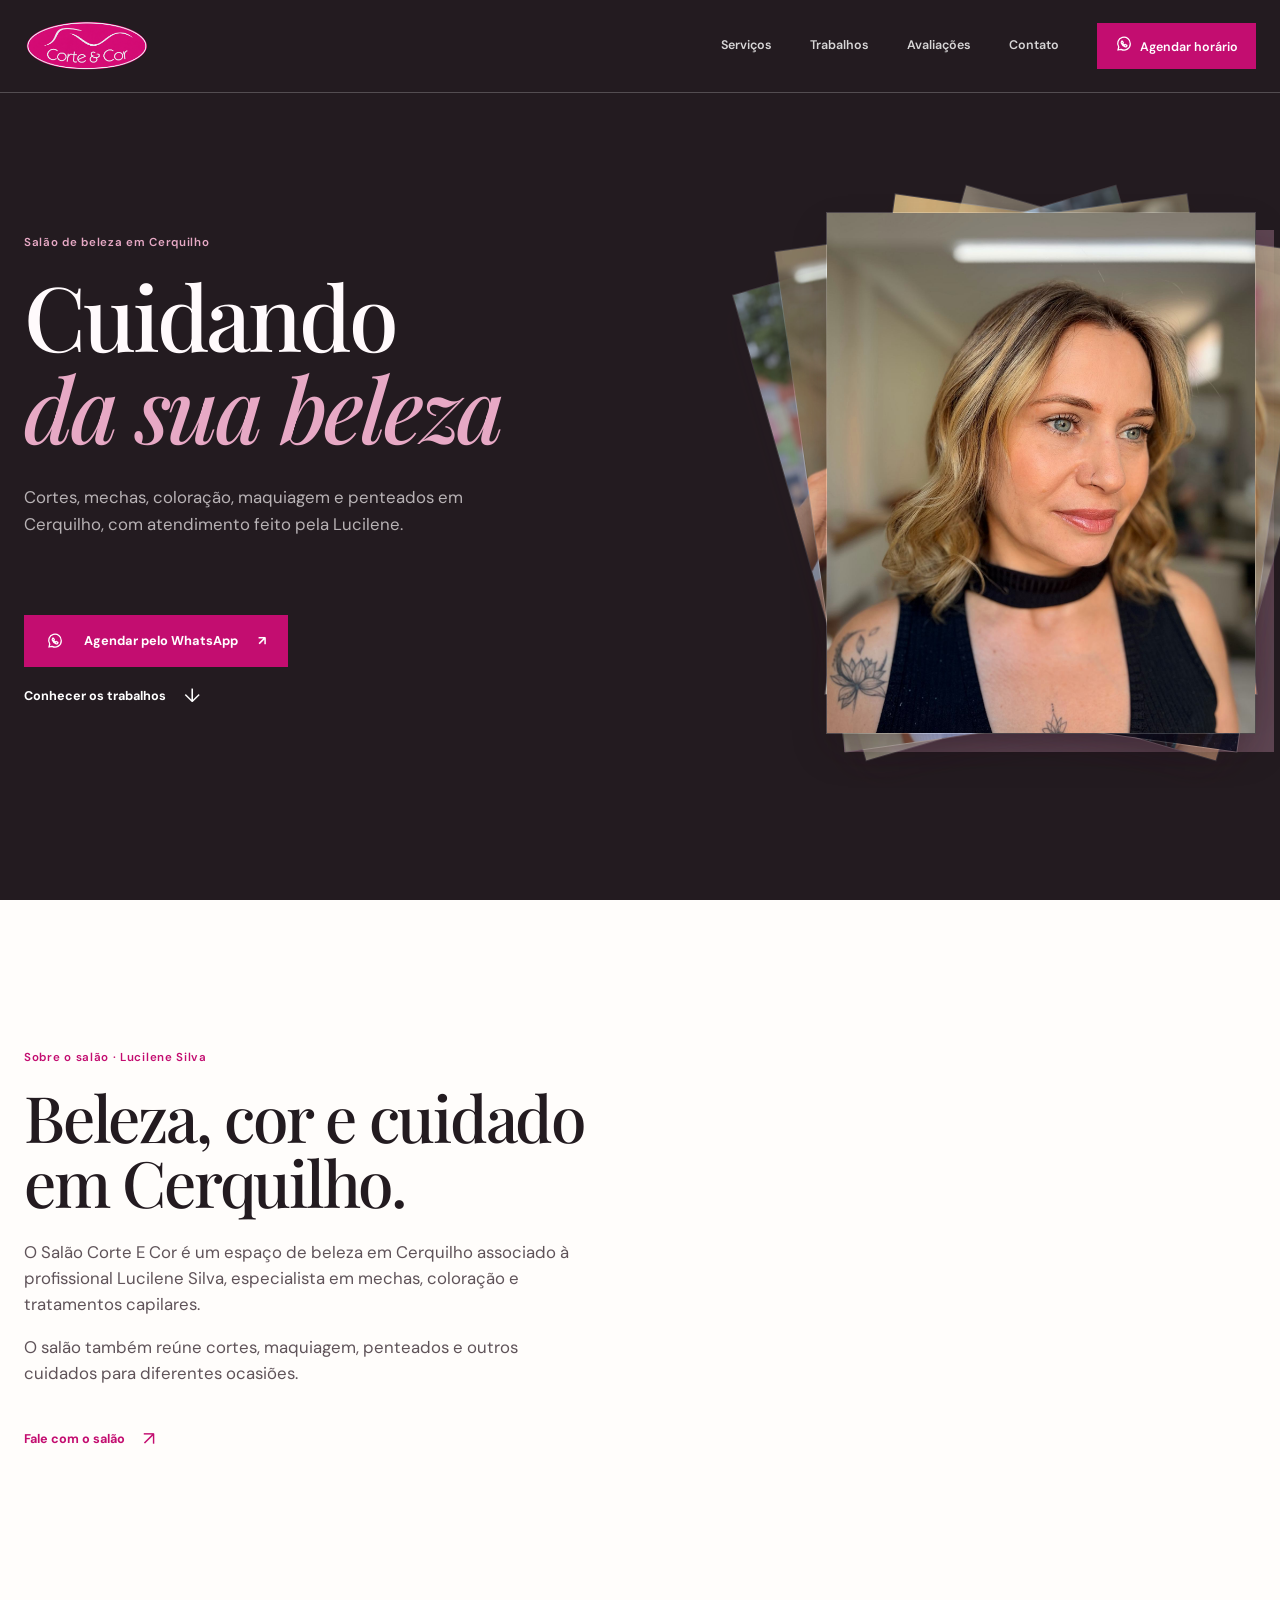
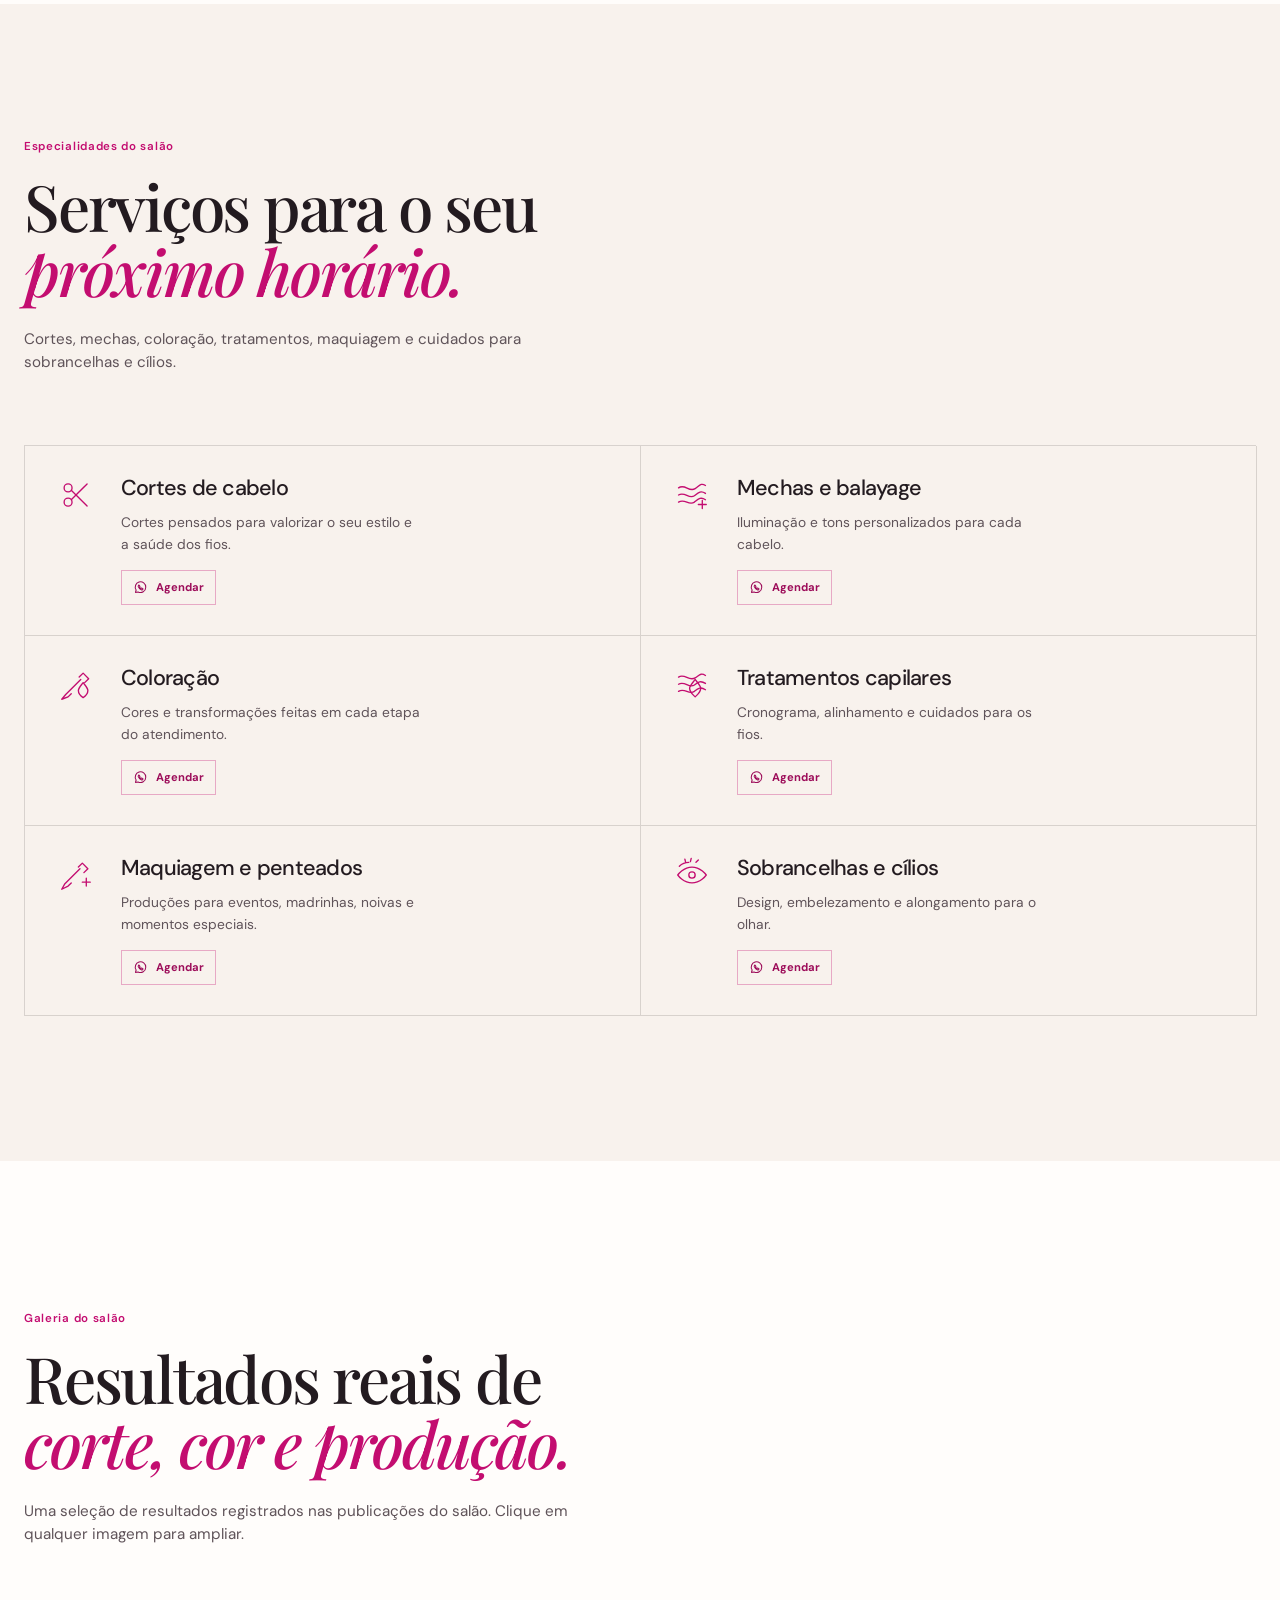
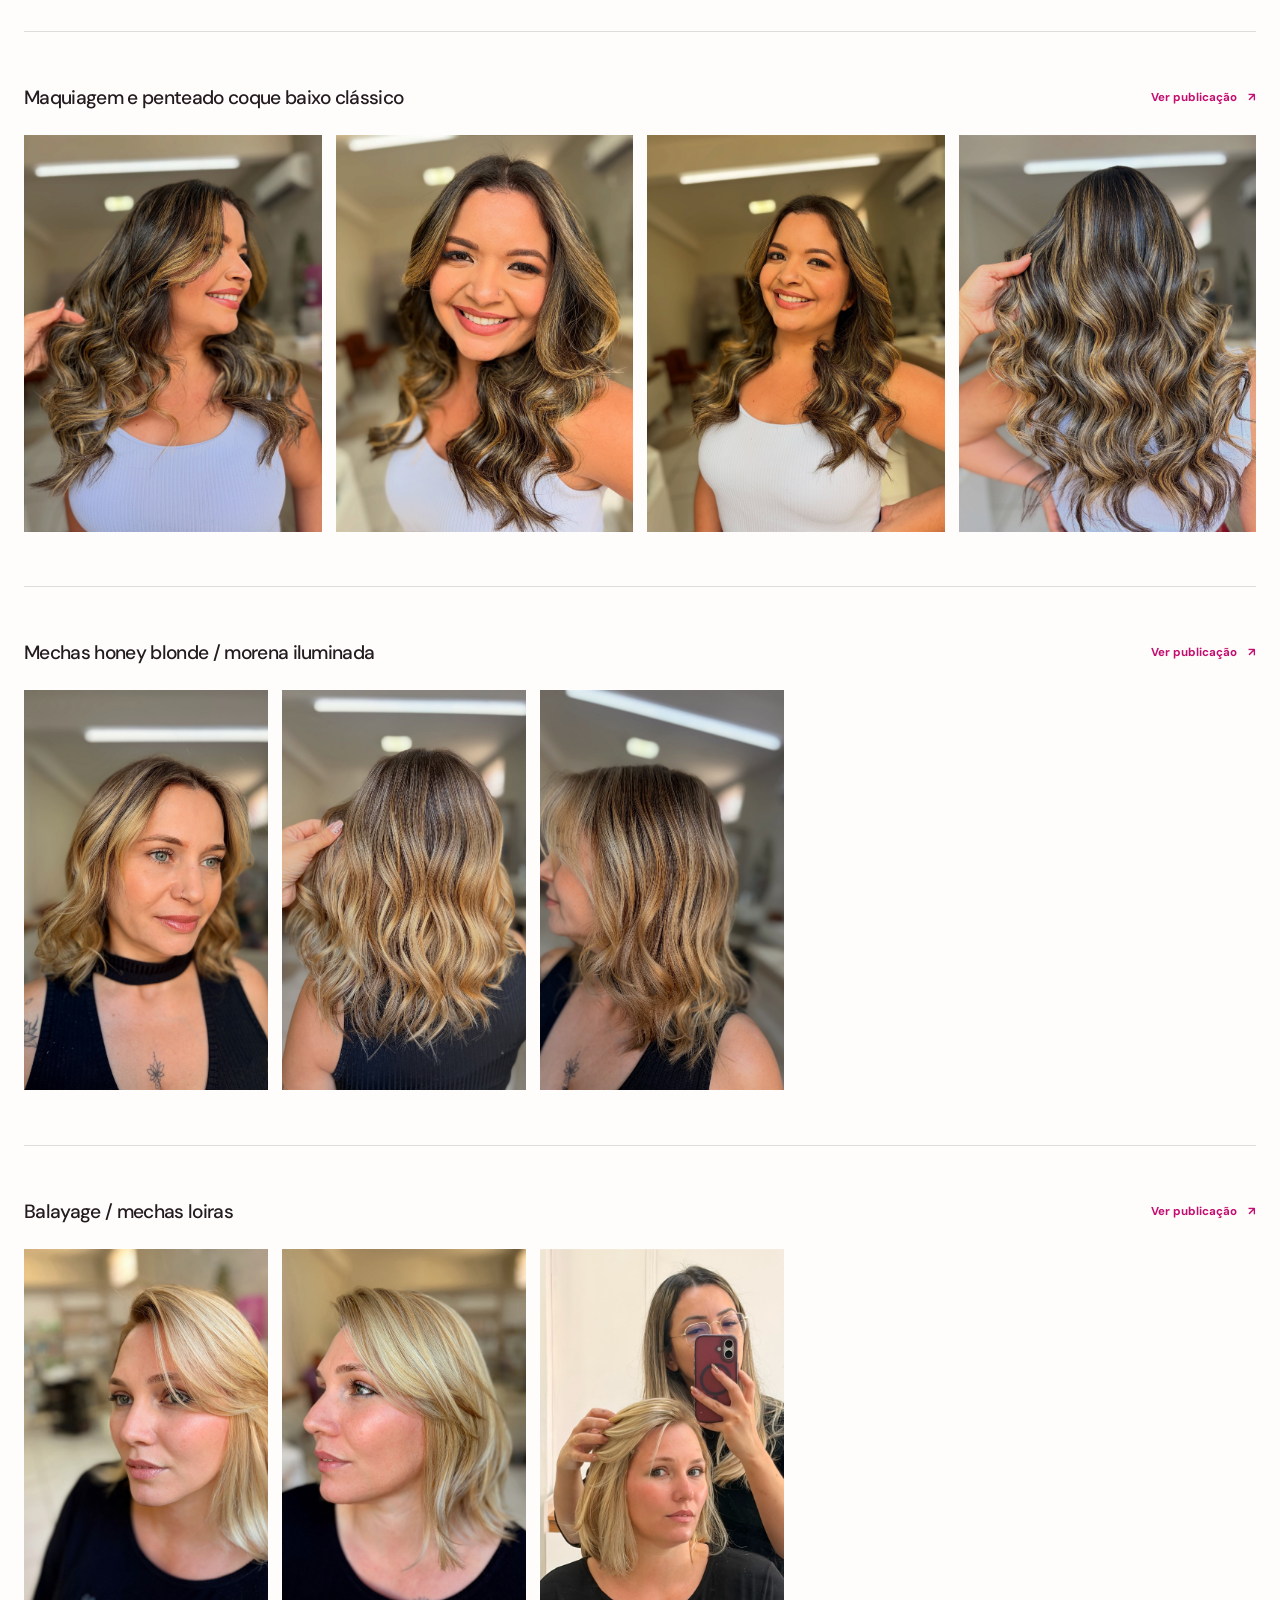
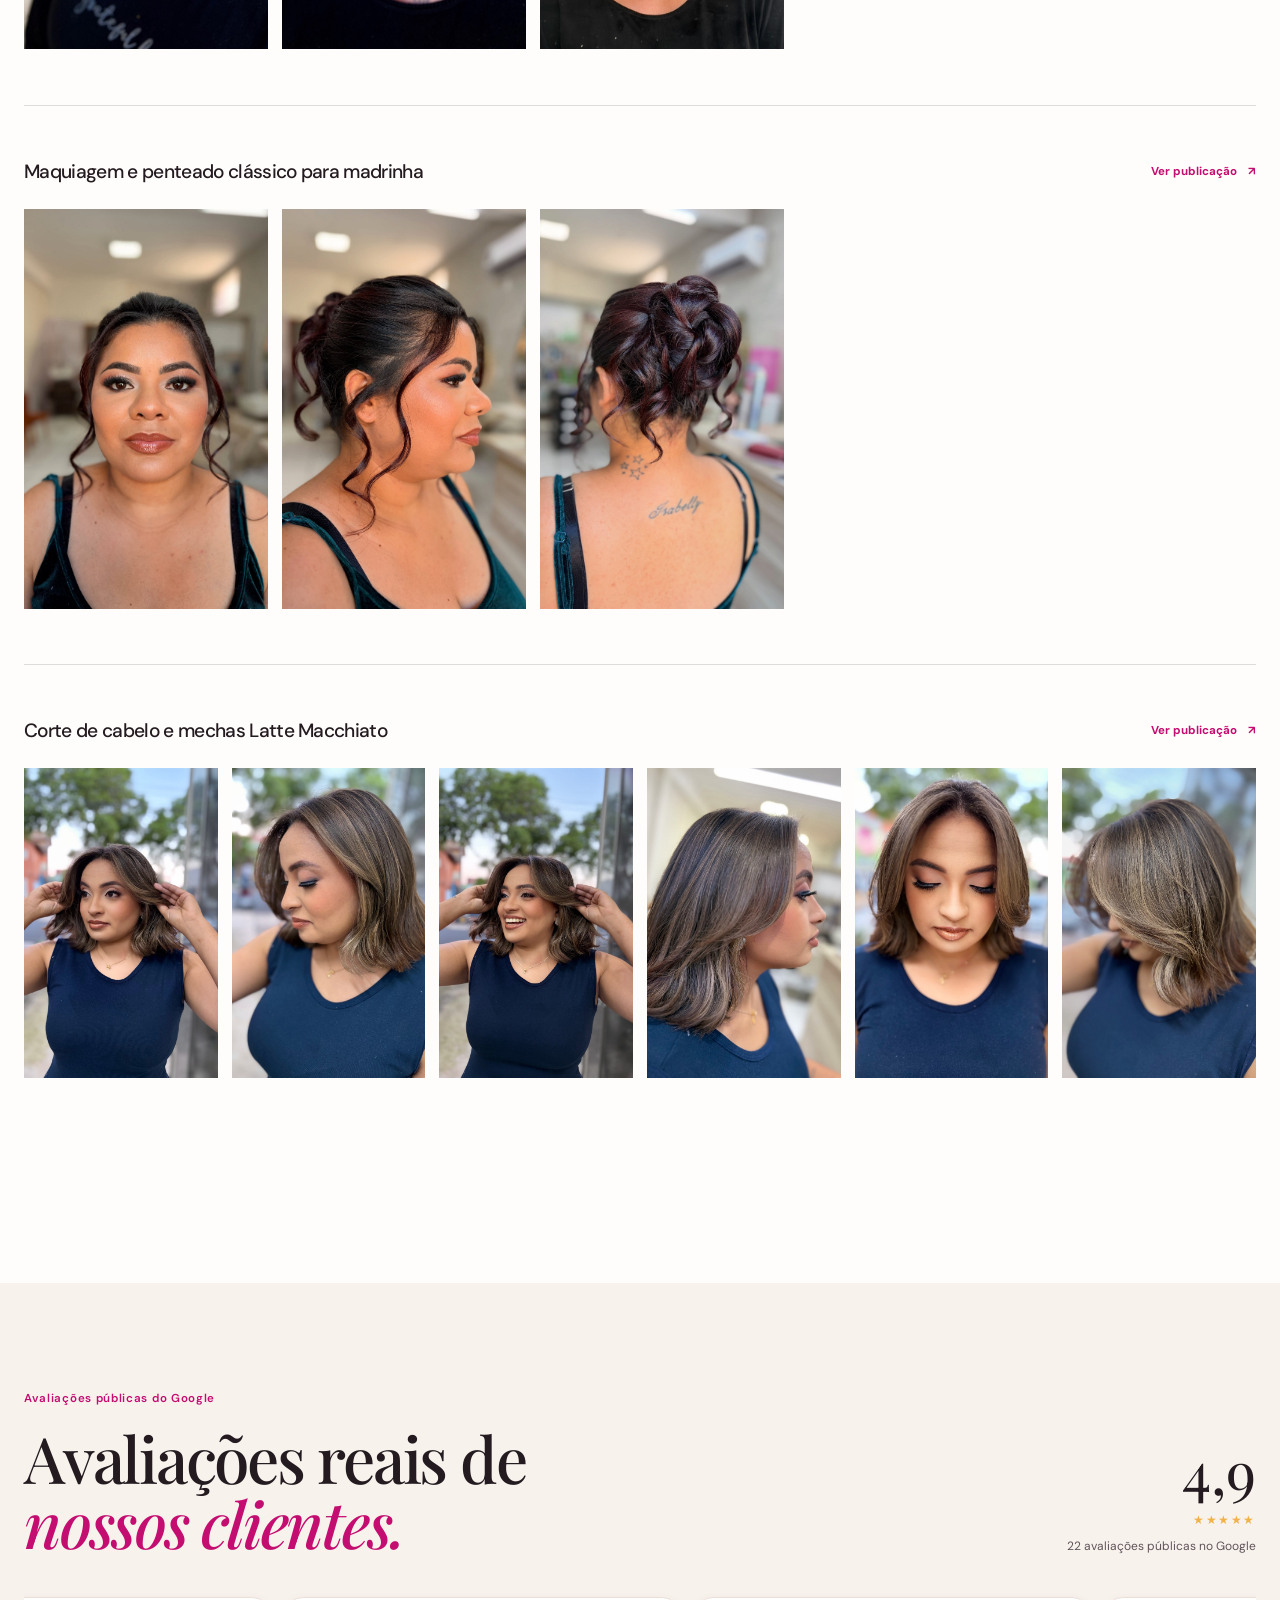
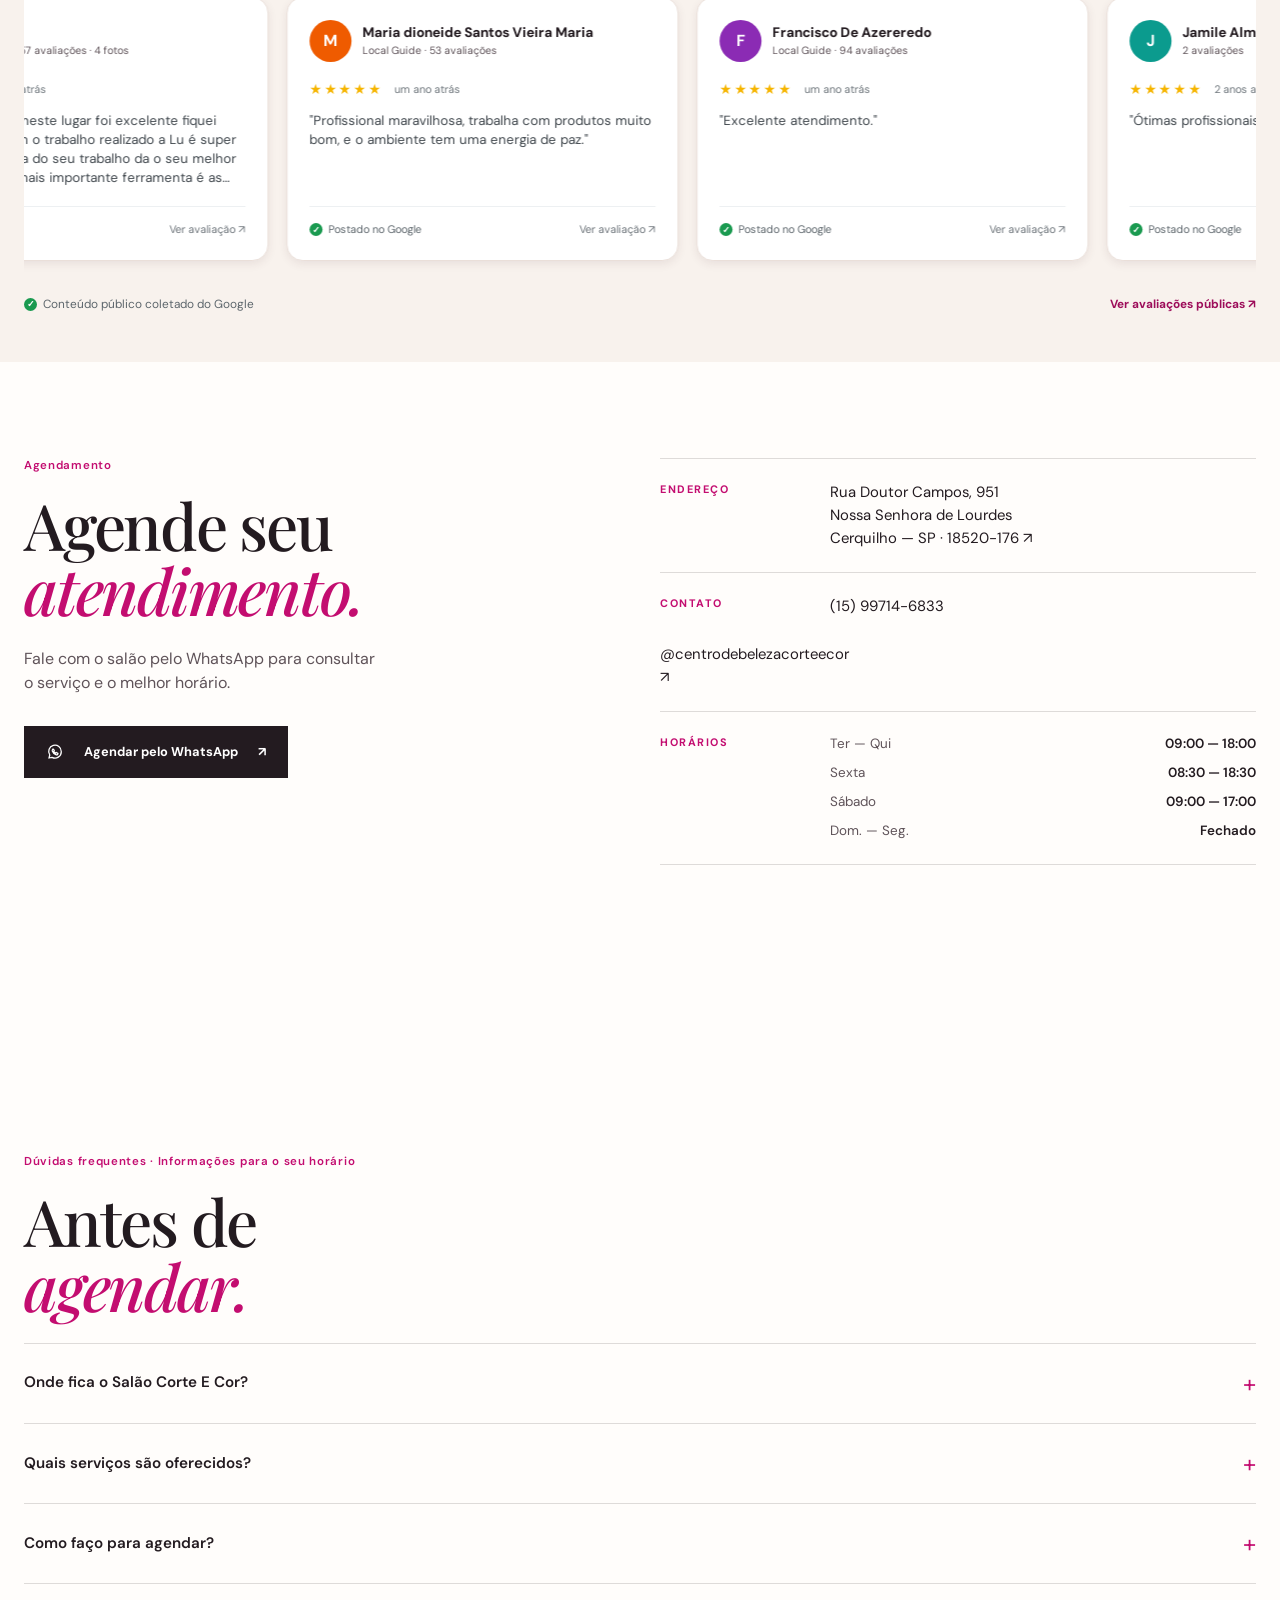
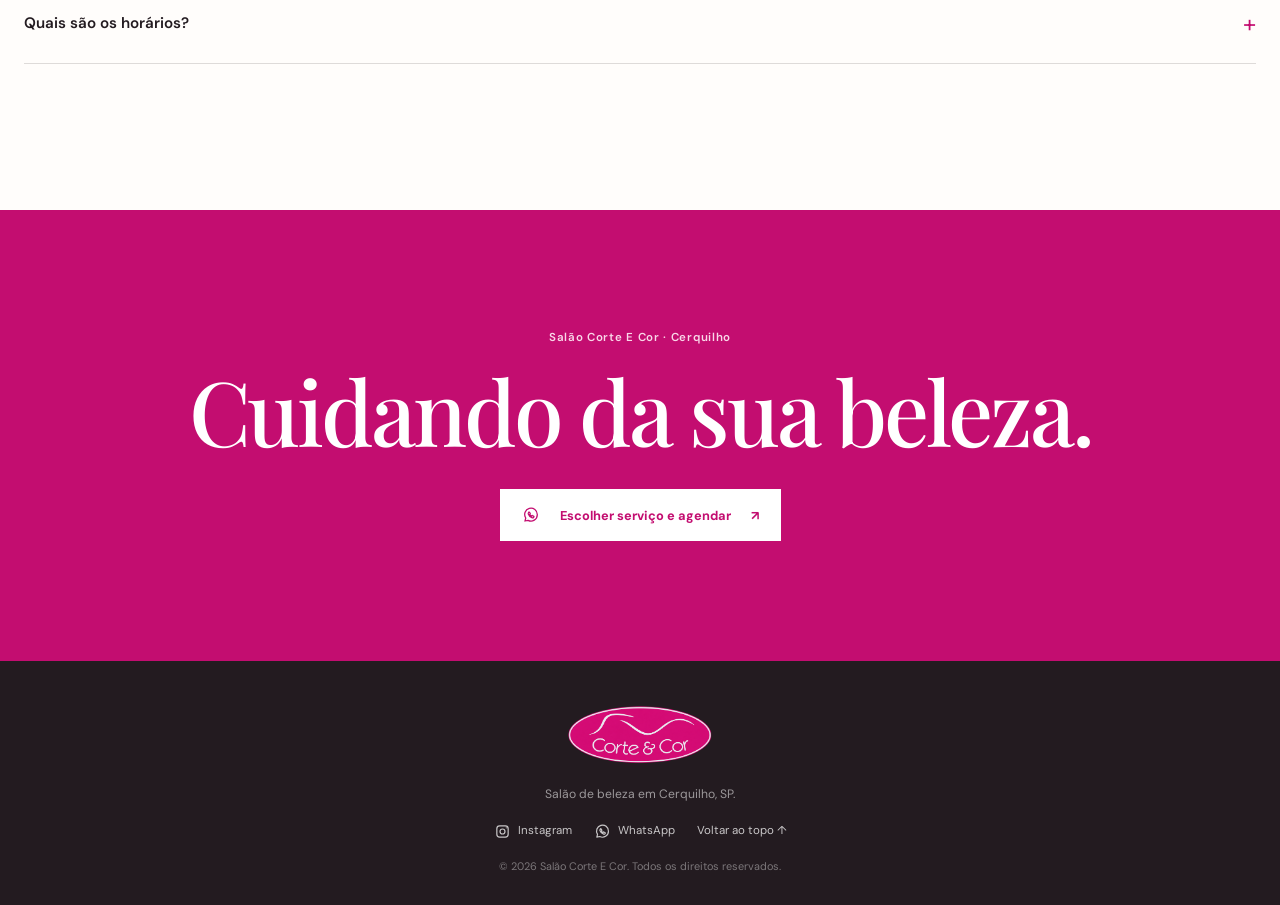
==== commit fb38f263: "Restore alternate hero layout" ====
--- a/index.html
+++ b/index.html
@@ -71,13 +71,15 @@
             <h1 id="hero-title">Cuidando<br><em>da sua beleza</em></h1>
             <p class="hero-lead">Cortes, mechas, coloração, maquiagem e penteados em Cerquilho, com atendimento feito pela Lucilene.</p>
           </div>
-          <div class="hero-art reveal-scale">
-            <div class="hero-frame" data-hero-deck role="group" aria-label="Destaques de maquiagem e penteado" tabindex="0">
+          <div class="hero-visual reveal-scale">
+            <div class="hero-art">
+              <div class="hero-frame" data-hero-deck role="group" aria-label="Destaques de maquiagem e penteado" tabindex="0">
               <img class="hero-card" data-hero-card src="assets/galeria/Ddwrv7ZIKLT/imagem-01.jpg" alt="Resultado de maquiagem e penteado clássico para madrinha no Salão Corte E Cor" width="3072" height="4096" loading="eager" decoding="async" aria-hidden="true">
               <img class="hero-card" data-hero-card src="assets/galeria/DeN2fFHoJHp/imagem-01.jpg" alt="Resultado de corte de cabelo e mechas Latte Macchiato no Salão Corte E Cor" width="3024" height="4032" loading="eager" decoding="async" aria-hidden="true">
               <img class="hero-card" data-hero-card src="assets/galeria/DdeOWFoIESN/imagem-01.jpg" alt="Resultado de maquiagem e penteado coque baixo clássico no Salão Corte E Cor" width="3072" height="4096" fetchpriority="high" decoding="async" aria-hidden="false">
               <img class="hero-card" data-hero-card src="assets/galeria/DdKYQlCoOpx/imagem-01.jpg" alt="Resultado de mechas honey blonde e morena iluminada no Salão Corte E Cor" width="3072" height="4096" loading="eager" decoding="async" aria-hidden="true">
               <img class="hero-card" data-hero-card src="assets/galeria/DdpdXF6IPko/imagem-01.jpg" alt="Resultado de balayage e mechas loiras no Salão Corte E Cor" width="3072" height="4096" loading="eager" decoding="async" aria-hidden="true">
+              </div>
             </div>
           </div>
           <div class="hero-actions reveal-up">
--- a/styles.css
+++ b/styles.css
@@ -94,7 +94,8 @@
 .text-link:hover span { transform: translateX(4px); }
 .light-link { color: #fff; }
 .stars, .review-stars { color: #f1b24a; letter-spacing: .13em; }
-.hero-art { position: relative; grid-column: 2; grid-row: 1 / span 2; width: 100%; max-width: 430px; justify-self: end; }
+.hero-visual { grid-column: 2; grid-row: 1 / span 2; display: flex; width: 100%; align-items: center; justify-content: center; }
+.hero-art { position: relative; width: 100%; max-width: 430px; }
 .hero-frame { position: relative; height: clamp(390px, 58svh, 570px); padding: 0; overflow: visible; border: 0; box-shadow: 18px 18px 0 rgba(231, 169, 197, .3); isolation: isolate; }
 .hero-frame:focus-visible { outline: 2px solid var(--pink-light); outline-offset: 8px; }
 .hero-card { position: absolute; inset: 0; z-index: 1; display: block; width: 100%; height: 100%; border: 1px solid rgba(255, 255, 255, .2); object-fit: cover; object-position: center; opacity: 1; visibility: visible; transform-origin: center center; backface-visibility: hidden; box-shadow: 0 18px 34px rgba(31, 14, 24, .18); pointer-events: none; will-change: transform, opacity; }
@@ -281,7 +282,7 @@
   .hero-copy { max-width: 680px; text-align: left; }
   .hero-copy .eyebrow { margin-bottom: 14px; }
   .hero-lead { margin-inline: 0; }
-  .hero-art { width: min(100%, 430px); margin-inline: auto; }
+  .hero-visual { width: min(100%, 430px); margin-inline: auto; }
   .hero-frame { height: min(430px, 48svh); }
   .hero-actions { width: 100%; align-items: flex-start; margin-top: 0; }
 }
@@ -313,7 +314,8 @@
   .hero-actions .button { width: 100%; min-width: 0; }
   .button { width: fit-content; }
   .floating-booking { right: 16px; bottom: 16px; width: 56px; height: 56px; }
-  .hero-art { width: min(100%, 320px); max-width: none; margin: 0 auto; }
+  .hero-visual { width: min(100%, 320px); margin: 0 auto; gap: 18px; }
+  .hero-art { width: 100%; max-width: none; margin: 0; }
   .hero-frame { height: clamp(180px, 28svh, 240px); padding: 0 32px; }
   .hero-card { inset: 0 32px; width: calc(100% - 64px); }
   .hero-card:nth-of-type(1) { transform: translateX(-32px) rotate(-10deg) scale(.93); }
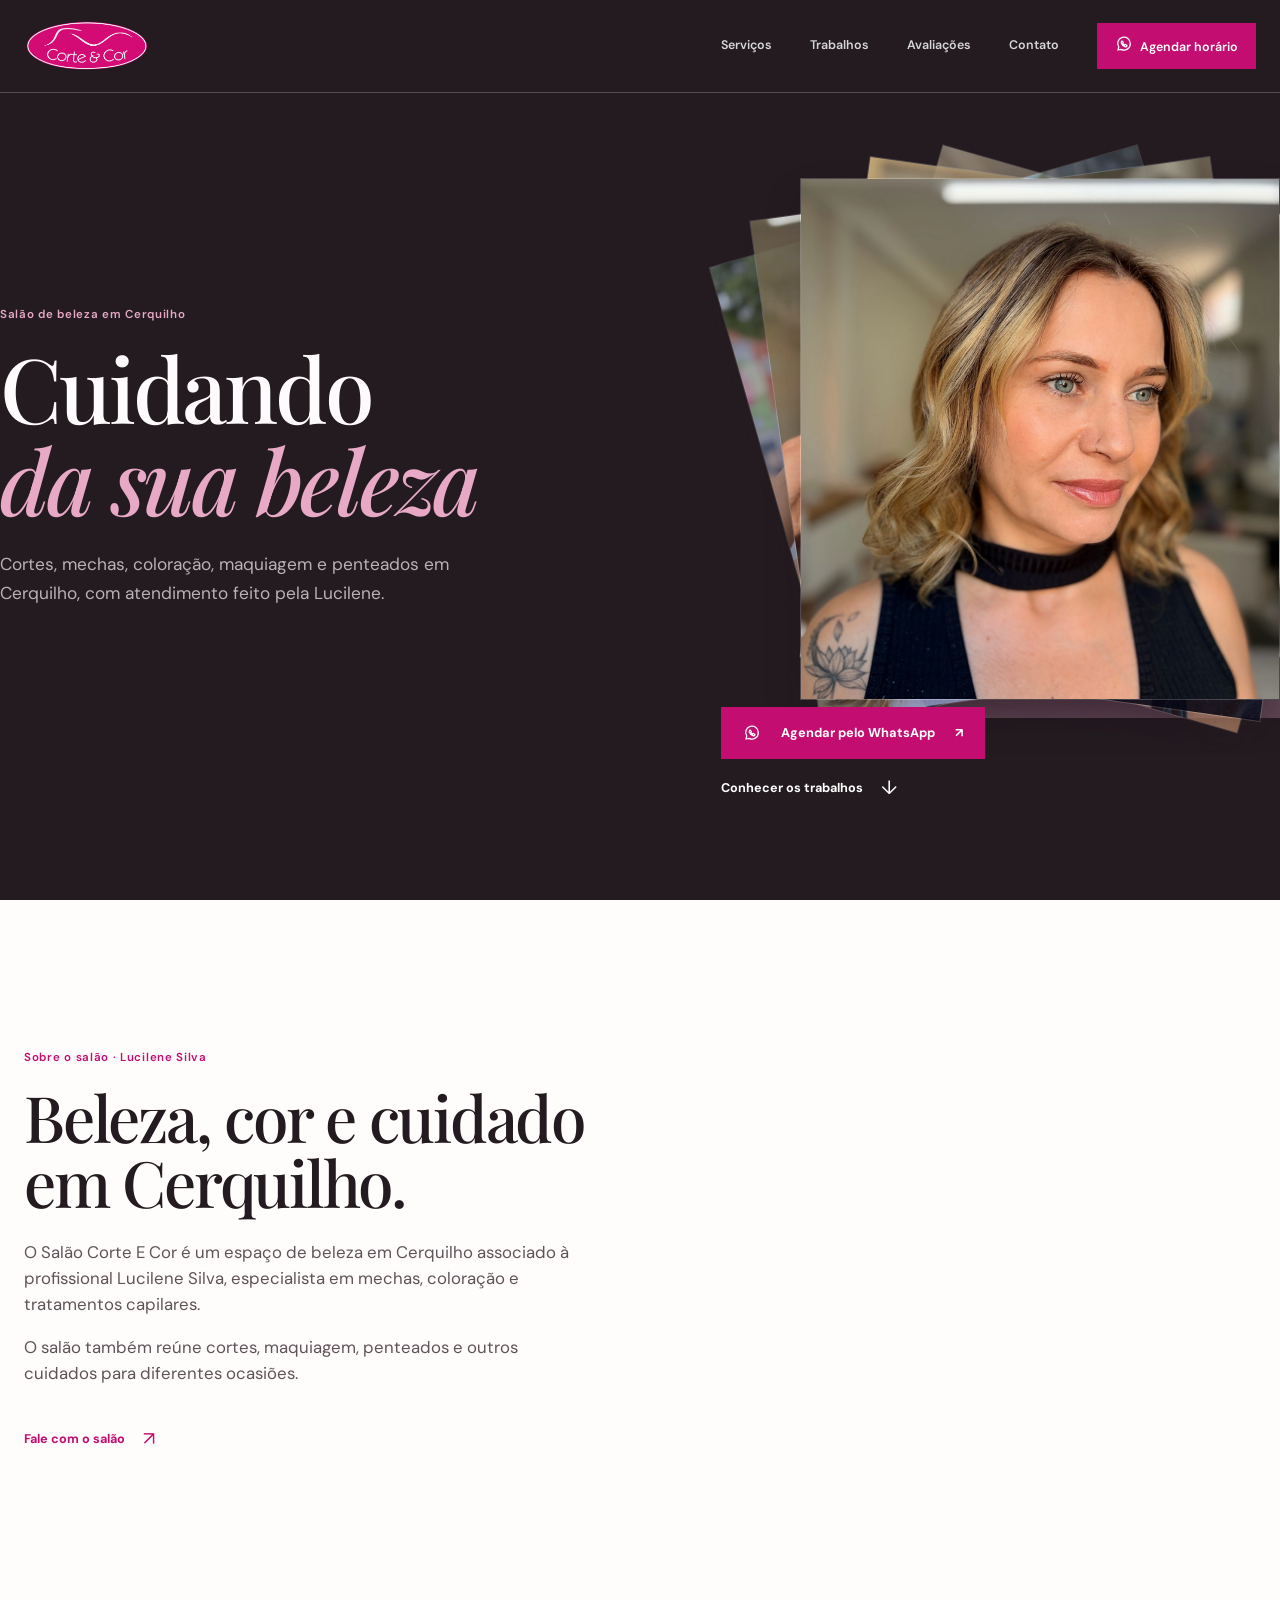
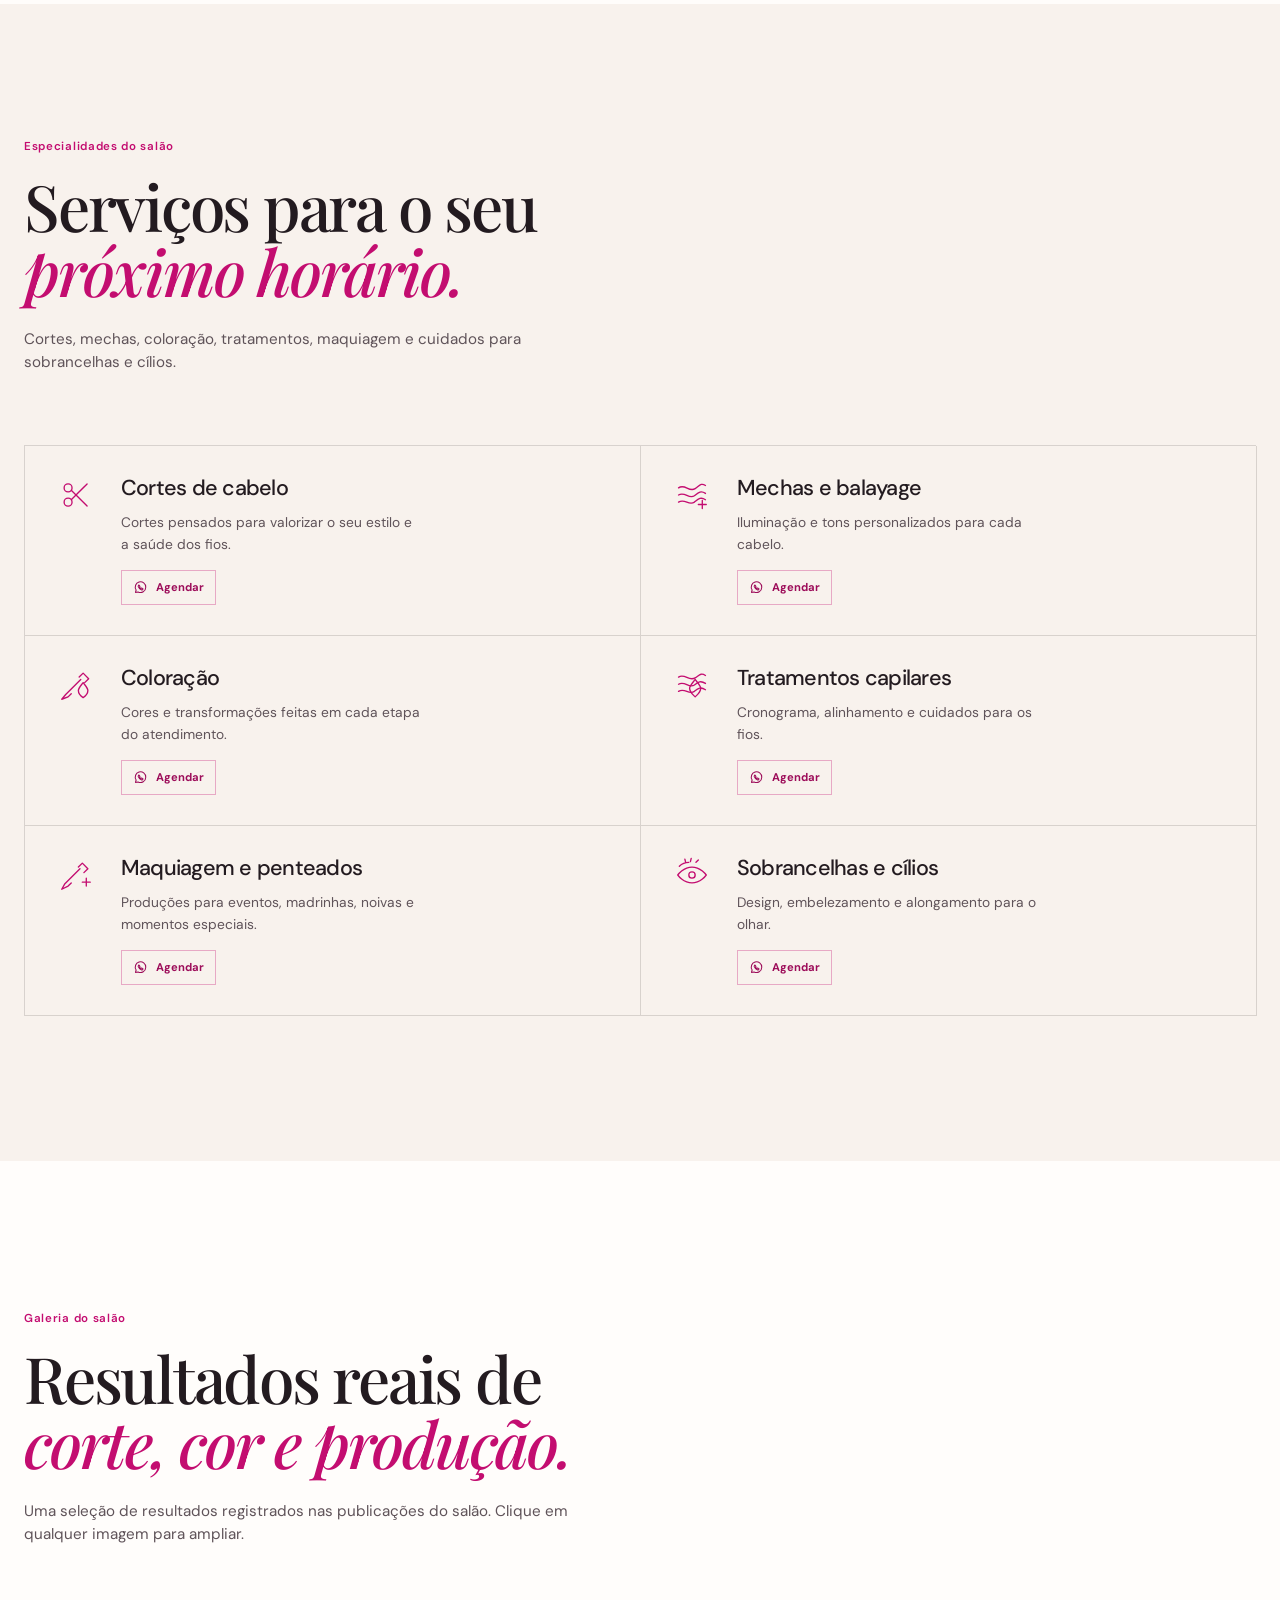
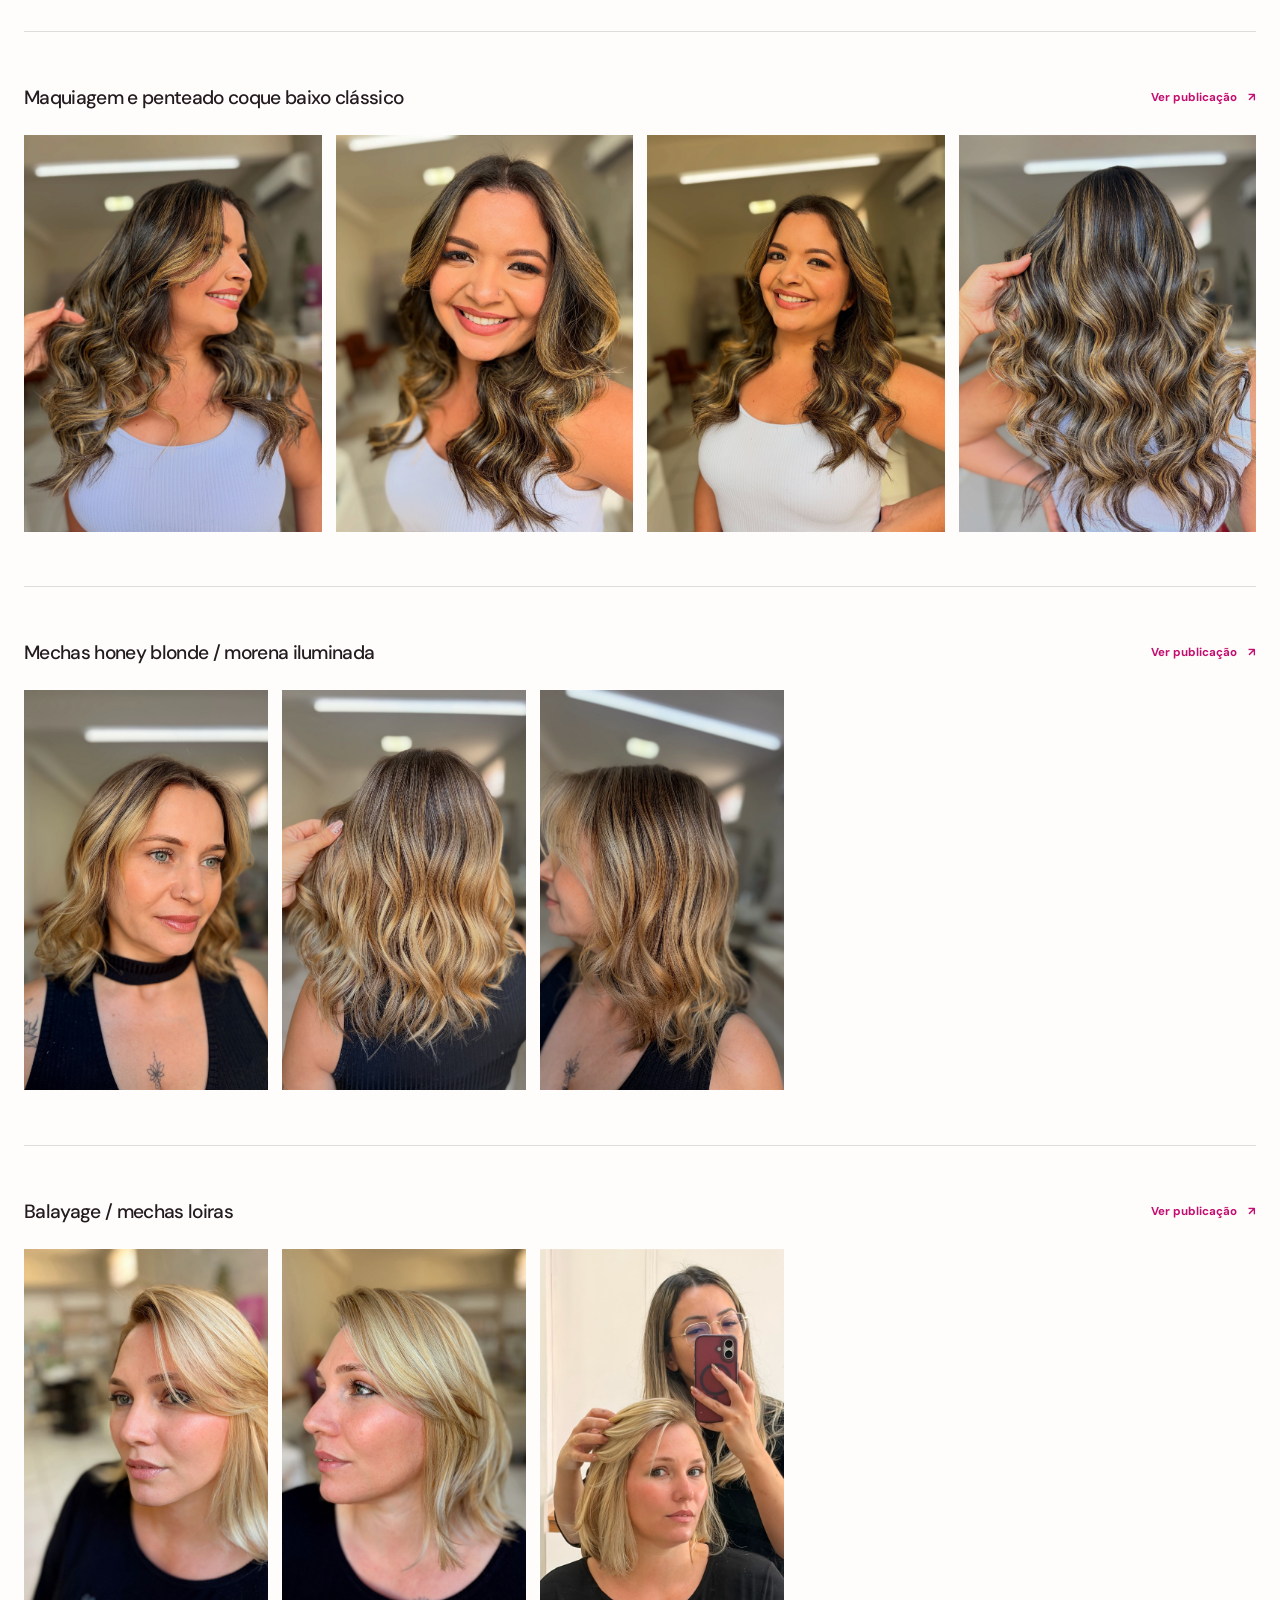
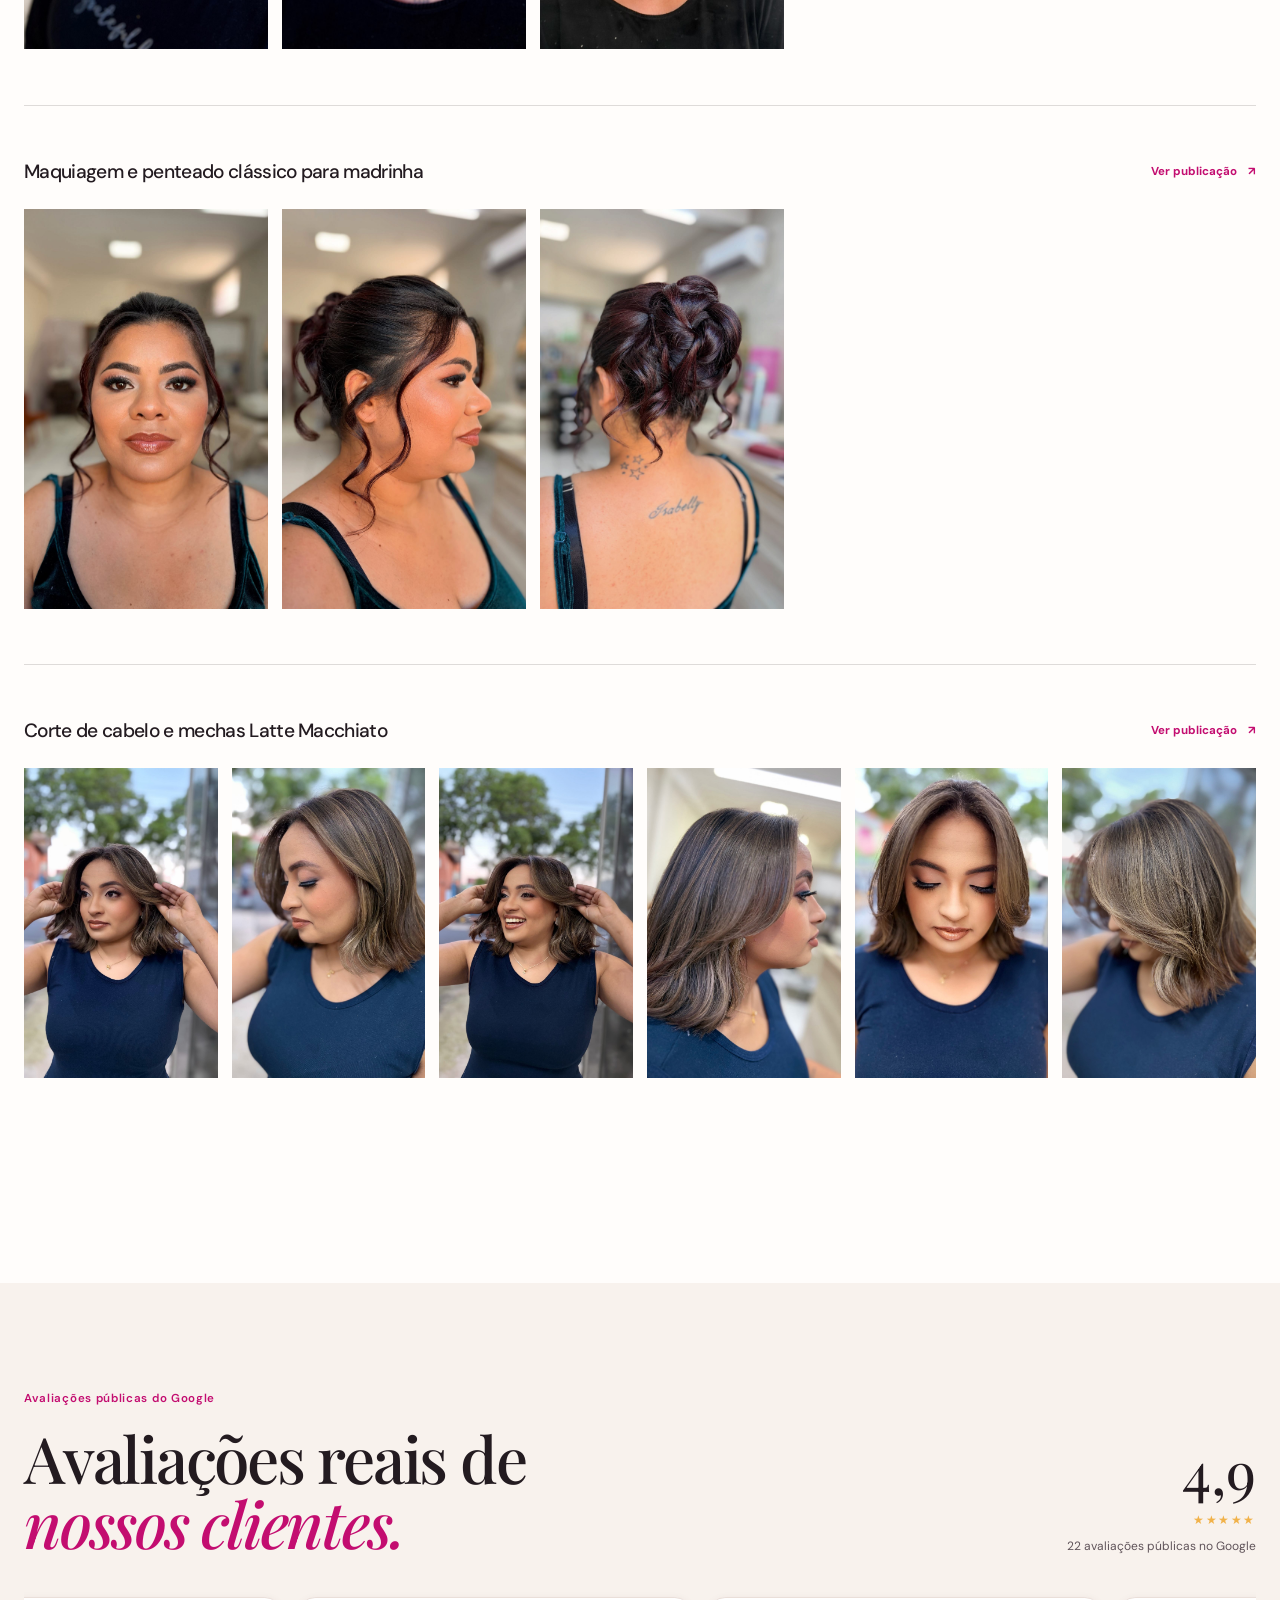
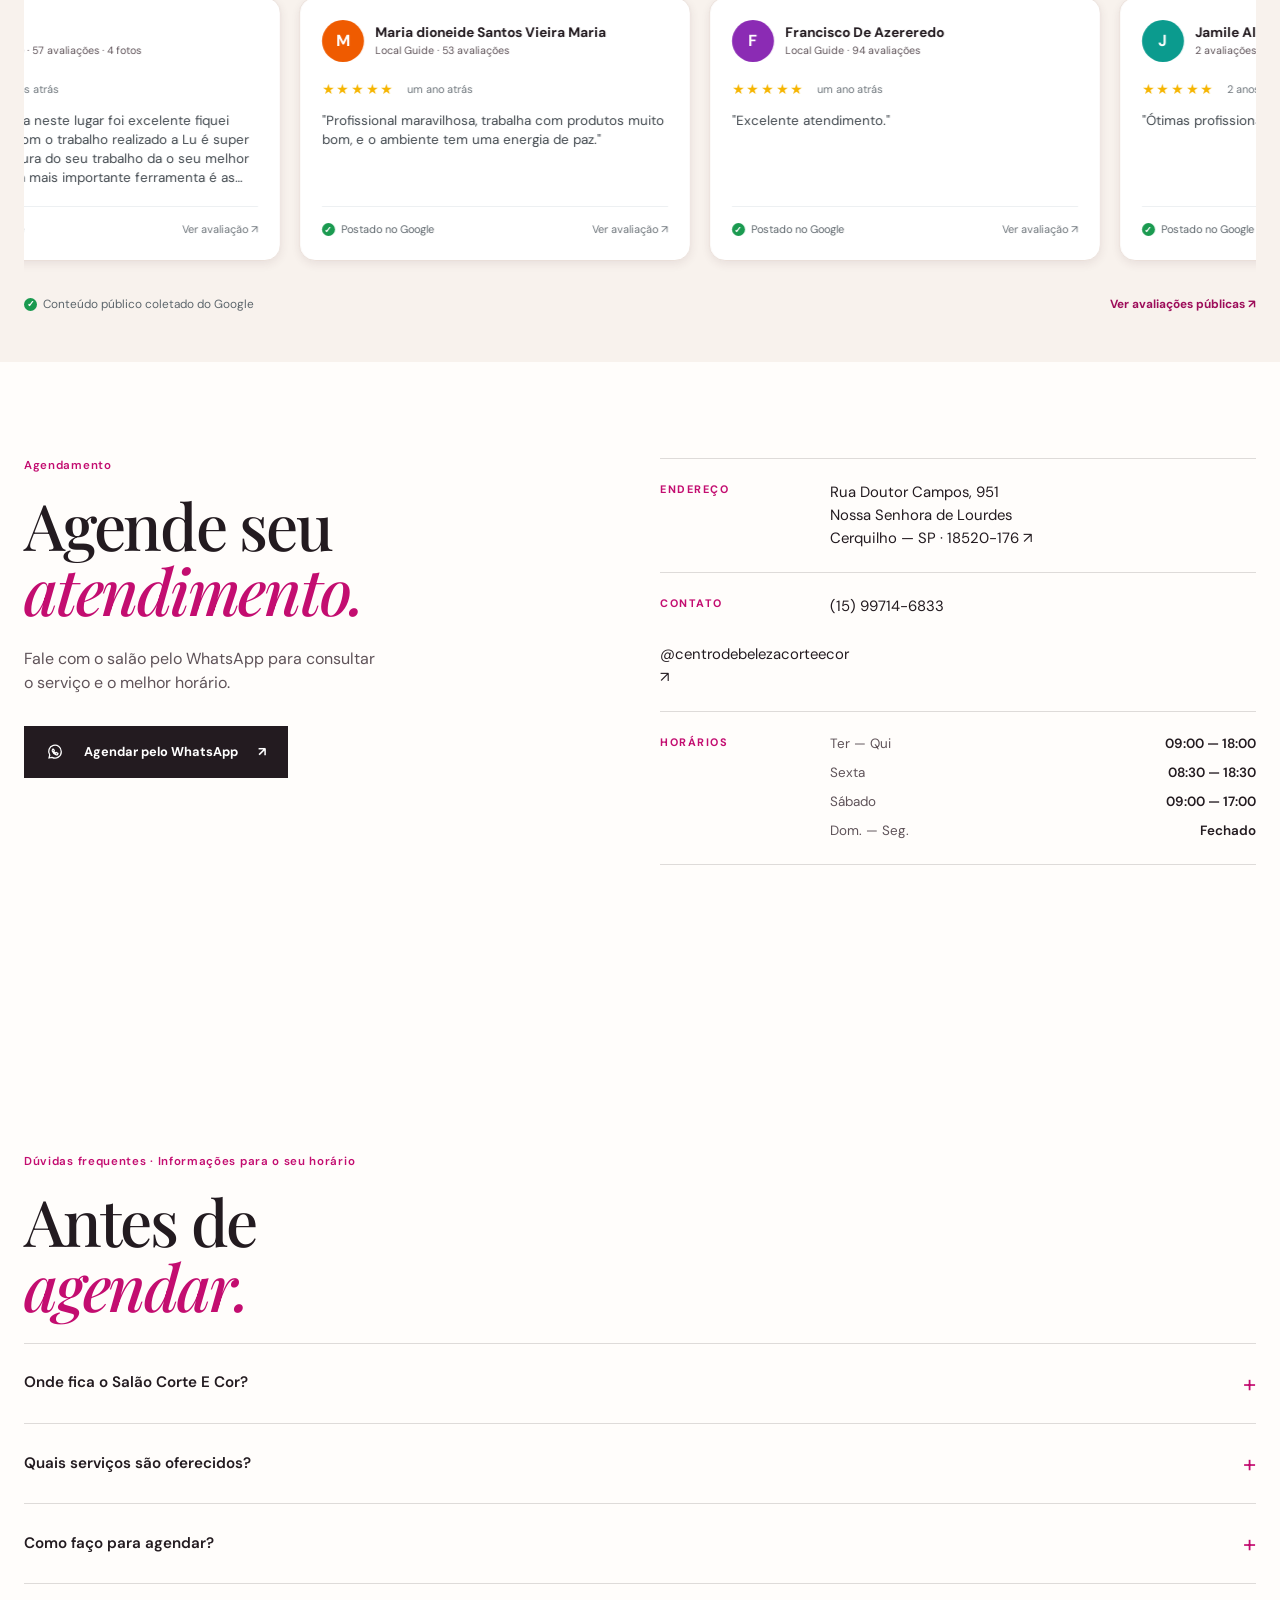
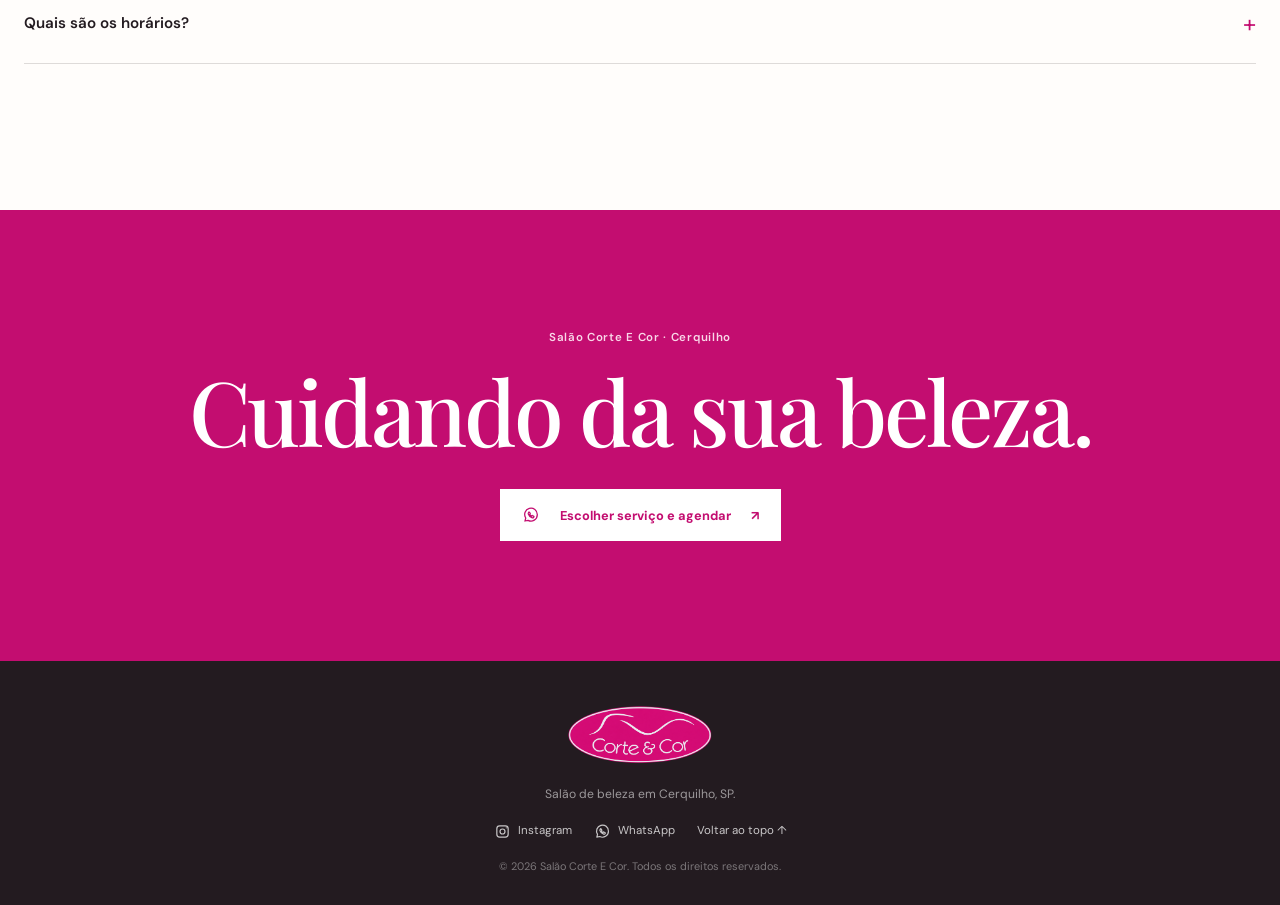
==== commit 1ceb5cec: "Restore original hero composition" ====
--- a/index.html
+++ b/index.html
@@ -71,15 +71,13 @@
             <h1 id="hero-title">Cuidando<br><em>da sua beleza</em></h1>
             <p class="hero-lead">Cortes, mechas, coloração, maquiagem e penteados em Cerquilho, com atendimento feito pela Lucilene.</p>
           </div>
-          <div class="hero-visual reveal-scale">
-            <div class="hero-art">
-              <div class="hero-frame" data-hero-deck role="group" aria-label="Destaques de maquiagem e penteado" tabindex="0">
+          <div class="hero-art reveal-scale">
+            <div class="hero-frame" data-hero-deck role="group" aria-label="Destaques de maquiagem e penteado" tabindex="0">
               <img class="hero-card" data-hero-card src="assets/galeria/Ddwrv7ZIKLT/imagem-01.jpg" alt="Resultado de maquiagem e penteado clássico para madrinha no Salão Corte E Cor" width="3072" height="4096" loading="eager" decoding="async" aria-hidden="true">
               <img class="hero-card" data-hero-card src="assets/galeria/DeN2fFHoJHp/imagem-01.jpg" alt="Resultado de corte de cabelo e mechas Latte Macchiato no Salão Corte E Cor" width="3024" height="4032" loading="eager" decoding="async" aria-hidden="true">
               <img class="hero-card" data-hero-card src="assets/galeria/DdeOWFoIESN/imagem-01.jpg" alt="Resultado de maquiagem e penteado coque baixo clássico no Salão Corte E Cor" width="3072" height="4096" fetchpriority="high" decoding="async" aria-hidden="false">
               <img class="hero-card" data-hero-card src="assets/galeria/DdKYQlCoOpx/imagem-01.jpg" alt="Resultado de mechas honey blonde e morena iluminada no Salão Corte E Cor" width="3072" height="4096" loading="eager" decoding="async" aria-hidden="true">
               <img class="hero-card" data-hero-card src="assets/galeria/DdpdXF6IPko/imagem-01.jpg" alt="Resultado de balayage e mechas loiras no Salão Corte E Cor" width="3072" height="4096" loading="eager" decoding="async" aria-hidden="true">
-              </div>
             </div>
           </div>
           <div class="hero-actions reveal-up">
--- a/styles.css
+++ b/styles.css
@@ -60,12 +60,12 @@
 .site-header.is-stuck .nav-cta { color: #fff; background: var(--pink); }
 .menu-toggle { display: none; border: 0; color: inherit; background: none; }
 
-.hero { position: relative; display: flex; min-height: 100svh; align-items: center; padding: clamp(104px, 12vh, 132px) 0 clamp(42px, 7vh, 74px); overflow: hidden; }
-.hero-grid { position: relative; z-index: 1; display: grid; width: min(calc(100% - 48px), var(--container)); margin-inline: auto; grid-template-columns: minmax(0, 1fr) minmax(360px, 430px); grid-template-rows: auto auto; align-items: center; column-gap: clamp(48px, 7vw, 108px); }
-.hero-copy { grid-column: 1; grid-row: 1; align-self: center; max-width: 640px; padding-top: 0; }
-.hero-copy h1 { max-width: 640px; margin-bottom: 30px; line-height: 1.03; }
-.hero-lead { max-width: 460px; margin-bottom: 0; color: rgba(255, 250, 252, .68); font-size: 1.05rem; line-height: 1.65; }
-.hero-actions { grid-column: 1; grid-row: 2; display: flex; width: min(100%, 410px); flex-direction: column; align-items: flex-start; gap: 14px; justify-content: flex-start; margin-top: 30px; }
+.hero { position: relative; display: flex; min-height: 100svh; align-items: center; padding: clamp(128px, 17vh, 164px) 0 clamp(48px, 8vh, 80px); overflow: hidden; }
+.hero-grid { position: relative; z-index: 1; display: grid; width: 100%; grid-template-columns: minmax(0, 1.05fr) minmax(360px, .95fr); grid-template-rows: auto auto; align-items: start; column-gap: 8%; row-gap: clamp(18px, 3vh, 28px); }
+.hero-copy { grid-column: 1; grid-row: 1; align-self: center; padding-top: clamp(42px, 8vh, 78px); }
+.hero-copy h1 { line-height: 1.03; }
+.hero-lead { max-width: 490px; margin-bottom: 34px; color: rgba(255, 250, 252, .68); font-size: 1.08rem; line-height: 1.7; }
+.hero-actions { grid-column: 2; grid-row: 2; display: flex; flex-direction: column; align-items: flex-start; gap: 14px; justify-content: flex-start; margin-top: -20px; }
 .hero-actions .button { min-width: 250px; }
 .button { display: inline-flex; align-items: center; justify-content: center; gap: 20px; min-height: 52px; padding: 15px 21px; border: 1px solid transparent; font-size: .8rem; font-weight: 700; text-decoration: none; transition: transform .25s ease, background .25s ease, color .25s ease, border-color .25s ease; }
 .whatsapp-icon { display: inline-block; width: 18px; height: 18px; flex: 0 0 auto; fill: none; stroke: currentColor; stroke-width: 1.7; stroke-linecap: round; stroke-linejoin: round; vertical-align: -0.2em; }
@@ -94,9 +94,8 @@
 .text-link:hover span { transform: translateX(4px); }
 .light-link { color: #fff; }
 .stars, .review-stars { color: #f1b24a; letter-spacing: .13em; }
-.hero-visual { grid-column: 2; grid-row: 1 / span 2; display: flex; width: 100%; align-items: center; justify-content: center; }
-.hero-art { position: relative; width: 100%; max-width: 430px; }
-.hero-frame { position: relative; height: clamp(390px, 58svh, 570px); padding: 0; overflow: visible; border: 0; box-shadow: 18px 18px 0 rgba(231, 169, 197, .3); isolation: isolate; }
+.hero-art { position: relative; grid-column: 2; grid-row: 1; width: min(100%, 480px); justify-self: end; }
+.hero-frame { position: relative; height: min(560px, 58svh); padding: 0; overflow: visible; border: 0; box-shadow: 18px 18px 0 rgba(231, 169, 197, .3); isolation: isolate; }
 .hero-frame:focus-visible { outline: 2px solid var(--pink-light); outline-offset: 8px; }
 .hero-card { position: absolute; inset: 0; z-index: 1; display: block; width: 100%; height: 100%; border: 1px solid rgba(255, 255, 255, .2); object-fit: cover; object-position: center; opacity: 1; visibility: visible; transform-origin: center center; backface-visibility: hidden; box-shadow: 0 18px 34px rgba(31, 14, 24, .18); pointer-events: none; will-change: transform, opacity; }
 .hero-card:nth-of-type(1) { z-index: 1; transform: translateX(-50px) rotate(-16deg) scale(.93); opacity: .66; }
@@ -267,7 +266,7 @@
 
 @media (max-width: 1000px) {
   .container { width: min(calc(100% - 38px), var(--container)); }
-  .hero-grid { width: min(calc(100% - 38px), var(--container)); column-gap: 5%; }
+  .hero-grid { column-gap: 5%; }
   .hero-frame { height: min(480px, 56svh); }
   .split-grid, .faq-grid { gap: 5%; }
   .gallery-grid-five { grid-template-columns: repeat(4, 1fr); }
@@ -278,13 +277,13 @@
 
 @media (max-width: 900px) and (min-width: 761px) {
   .hero { padding: 112px 0 52px; }
-  .hero-grid { display: flex; flex-direction: column; align-items: stretch; gap: 32px; }
-  .hero-copy { max-width: 680px; text-align: left; }
+  .hero-grid { display: flex; flex-direction: column; gap: 32px; text-align: center; }
+  .hero-copy { max-width: 680px; text-align: center; }
   .hero-copy .eyebrow { margin-bottom: 14px; }
-  .hero-lead { margin-inline: 0; }
+  .hero-lead { margin-inline: auto; }
   .hero-visual { width: min(100%, 430px); margin-inline: auto; }
   .hero-frame { height: min(430px, 48svh); }
-  .hero-actions { width: 100%; align-items: flex-start; margin-top: 0; }
+  .hero-actions { width: 100%; align-items: center; }
 }
 
 @media (max-width: 760px) {
@@ -304,25 +303,23 @@
   .site-nav a:not(.nav-cta) { padding: 7px 0; border-bottom: 1px solid var(--white-line); }
   .site-header.is-stuck .site-nav a:not(.nav-cta) { border-bottom-color: var(--line); }
   .nav-cta { text-align: center; }
-  .hero { min-height: 100svh; align-items: stretch; padding: 88px 0 24px; }
-  .hero-grid { display: flex; width: min(calc(100% - 32px), var(--container)); height: 100%; min-height: 0; flex-direction: column; align-items: stretch; justify-content: flex-start; gap: 17px; }
-  .hero-copy { max-width: none; padding-top: 0; margin-bottom: 0; text-align: left; }
+  .hero { height: 100svh; min-height: 600px; align-items: stretch; padding: 106px 0 34px; }
+  .hero-grid { display: flex; height: 100%; min-height: 0; flex-direction: column; align-items: stretch; justify-content: space-between; gap: 0; }
+  .hero-copy { padding-top: 0; margin-bottom: 0; text-align: left; }
   .hero-copy .eyebrow { margin-bottom: 14px; }
-  h1 { max-width: none; margin-bottom: 14px; font-size: clamp(2.45rem, 10.8vw, 4.4rem); }
-  .hero-lead { max-width: 390px; margin-inline: 0; margin-bottom: 0; font-size: .88rem; line-height: 1.5; }
-  .hero-actions { width: min(100%, 300px); align-items: flex-start; gap: 12px; margin: 0; padding-top: 0; }
+  h1 { margin-bottom: 16px; font-size: clamp(2.65rem, 12vw, 4.8rem); }
+  .hero-lead { max-width: 390px; margin-bottom: 0; font-size: .9rem; line-height: 1.5; }
+  .hero-actions { width: min(100%, 300px); align-items: center; gap: 12px; margin: -20px auto 0; padding-top: 0; }
   .hero-actions .button { width: 100%; min-width: 0; }
   .button { width: fit-content; }
   .floating-booking { right: 16px; bottom: 16px; width: 56px; height: 56px; }
-  .hero-visual { width: min(100%, 320px); margin: 0 auto; gap: 18px; }
-  .hero-art { width: 100%; max-width: none; margin: 0; }
-  .hero-frame { height: clamp(180px, 28svh, 240px); padding: 0 32px; }
-  .hero-card { inset: 0 32px; width: calc(100% - 64px); }
-  .hero-card:nth-of-type(1) { transform: translateX(-32px) rotate(-10deg) scale(.93); }
+  .hero-art { width: min(100%, 300px); max-width: 300px; margin: 0 auto; }
+  .hero-frame { height: clamp(160px, 29svh, 260px); box-shadow: 10px 10px 0 rgba(231, 169, 197, .3); }
+  .hero-card:nth-of-type(1) { transform: translateX(-32px) rotate(-10deg) scale(.94); }
   .hero-card:nth-of-type(2) { transform: translateX(-16px) rotate(-5deg) scale(.97); }
   .hero-card:nth-of-type(3) { transform: translate3d(0, 0, 0) rotate(0deg) scale(1); opacity: 1; }
   .hero-card:nth-of-type(4) { transform: translateX(16px) rotate(5deg) scale(.97); }
-  .hero-card:nth-of-type(5) { transform: translateX(32px) rotate(10deg) scale(.93); }
+  .hero-card:nth-of-type(5) { transform: translateX(32px) rotate(10deg) scale(.94); }
   .intro, .services, .work-section, .reviews, .visit, .faq { padding: 90px 0; }
   .reviews { padding-bottom: 44px; }
   .visit { padding-top: 72px; }
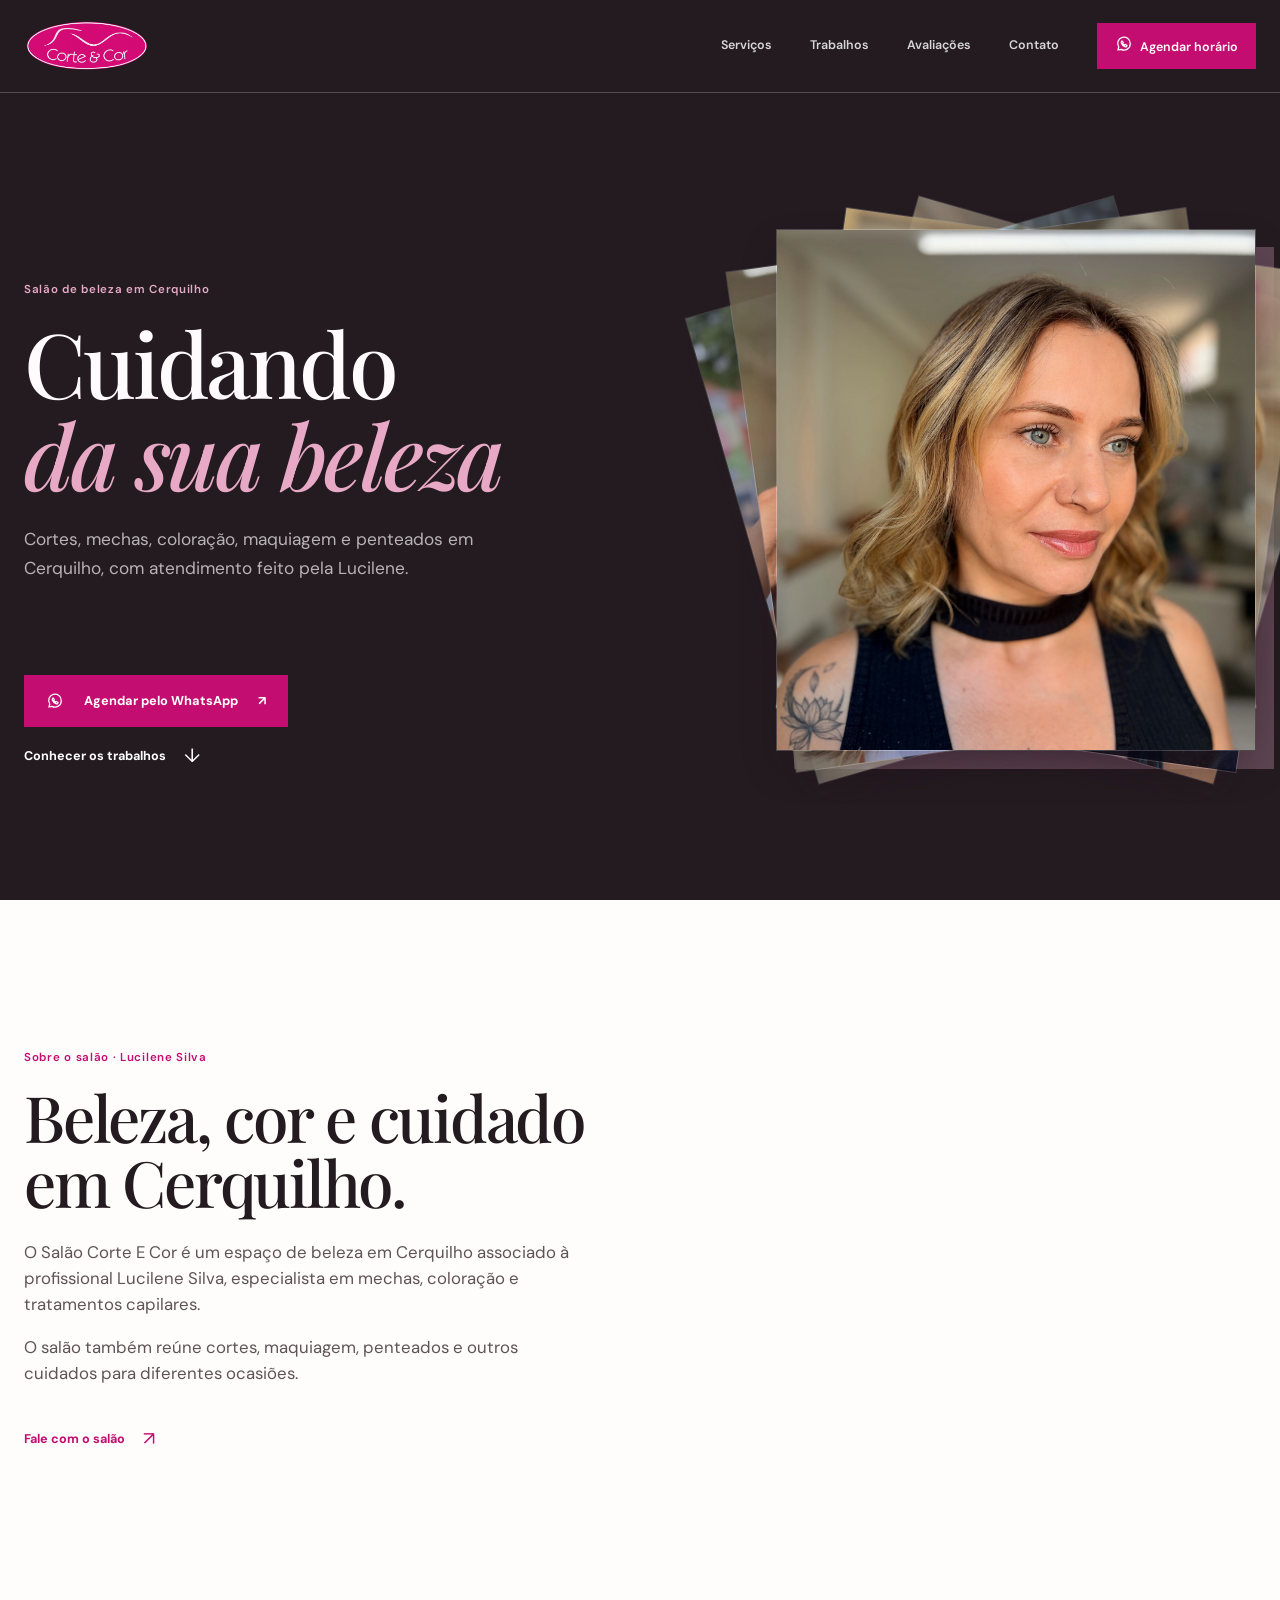
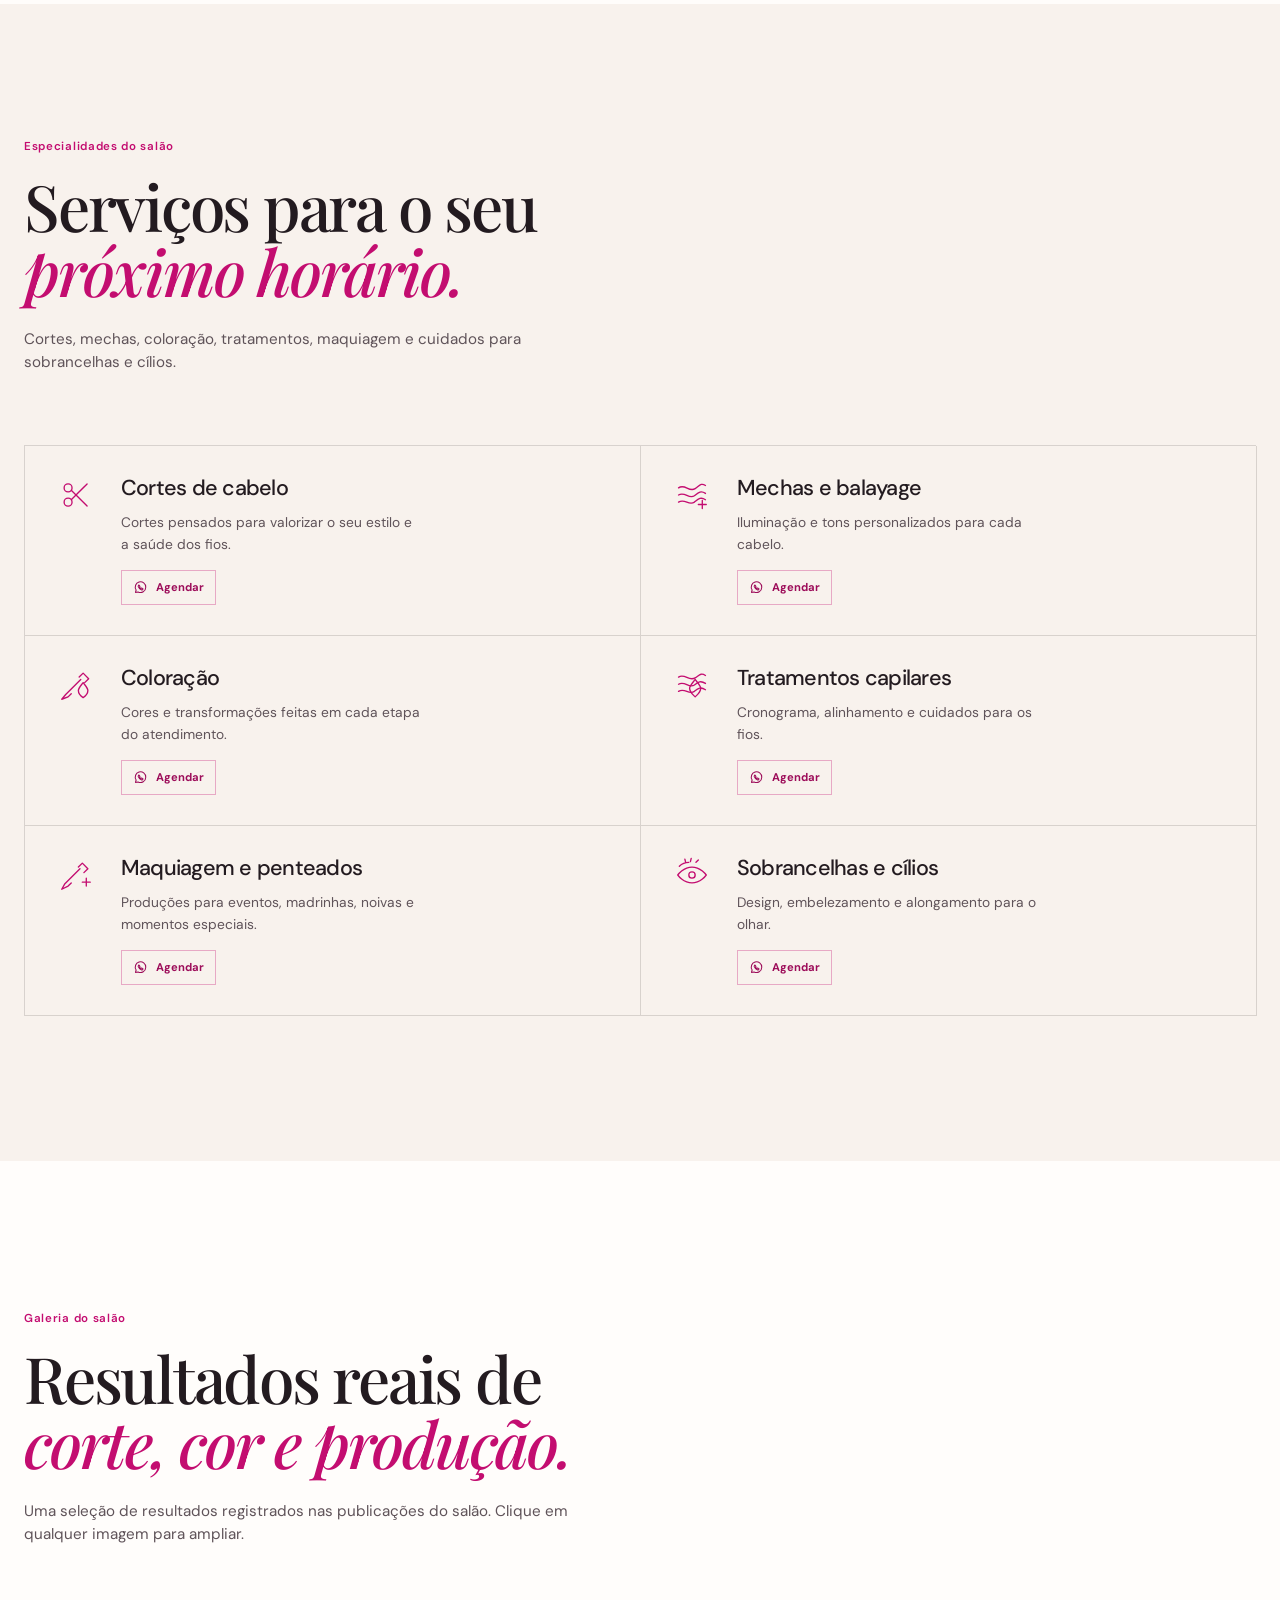
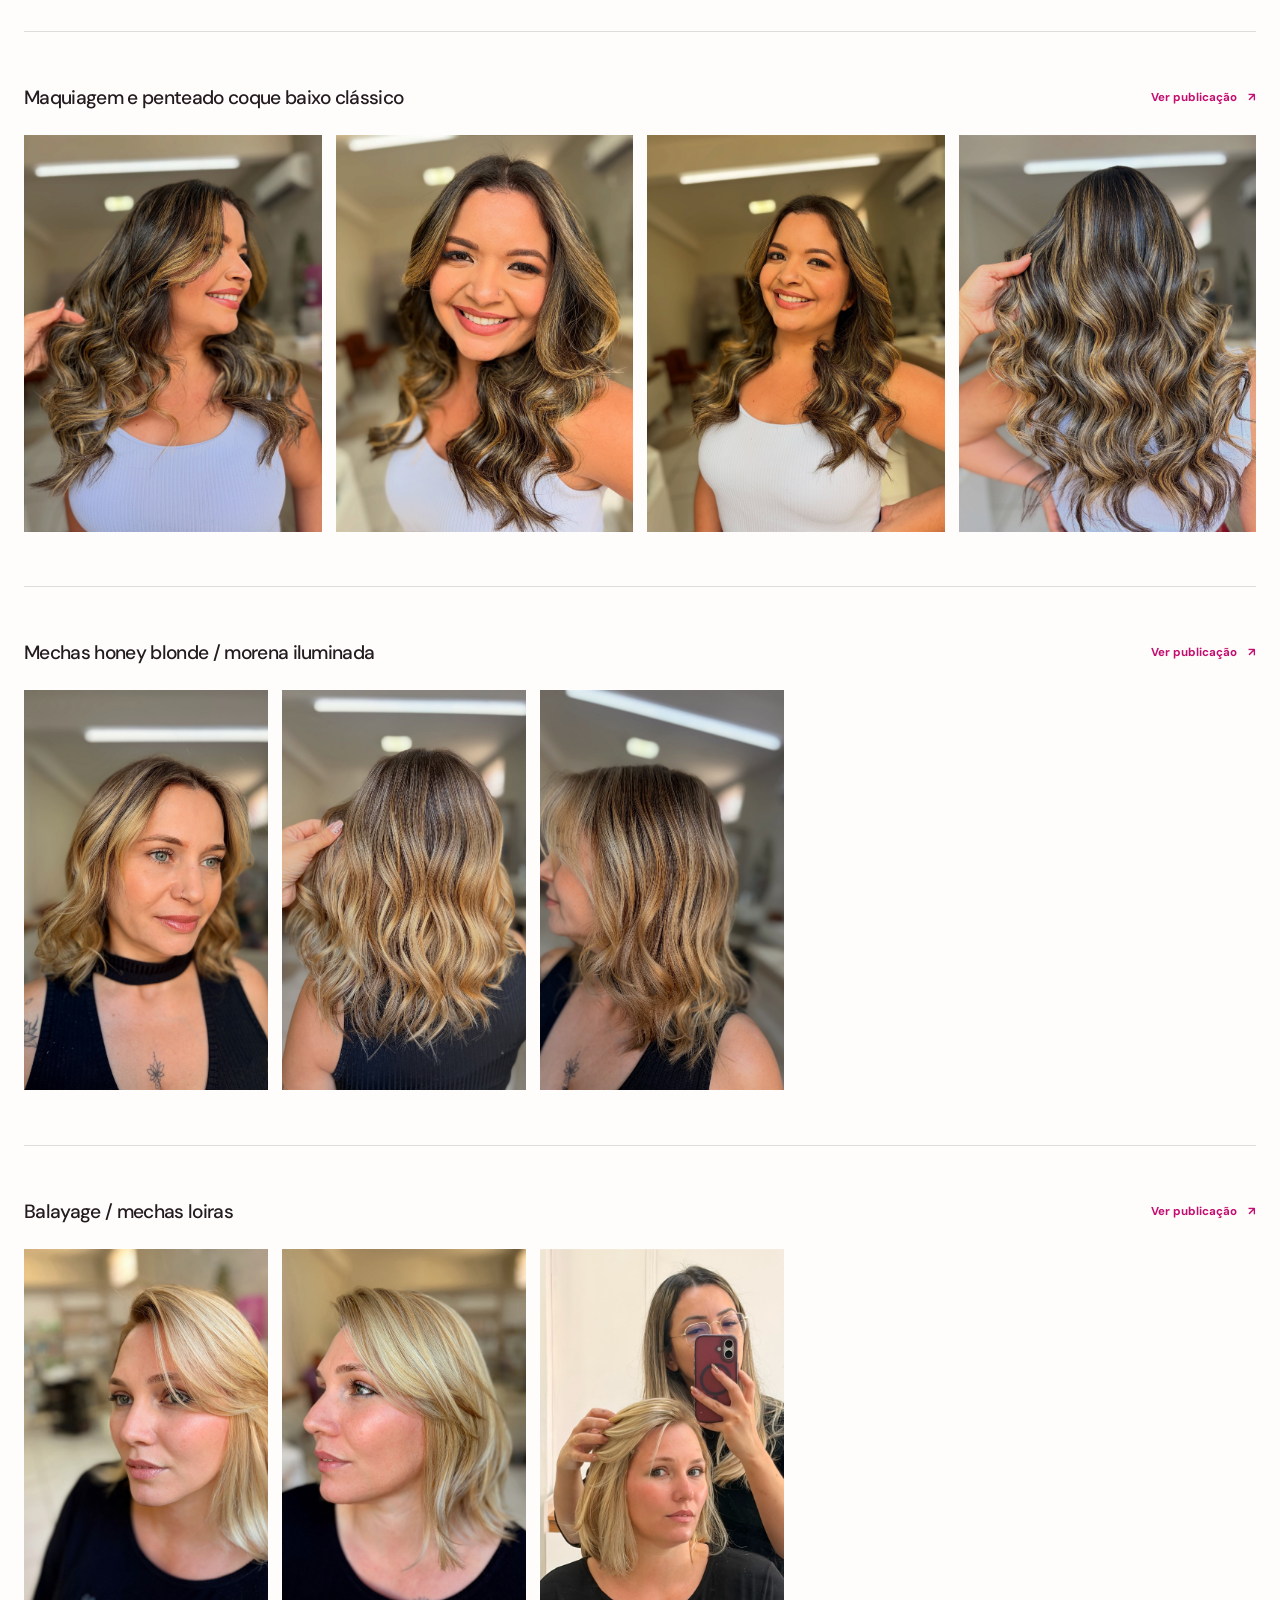
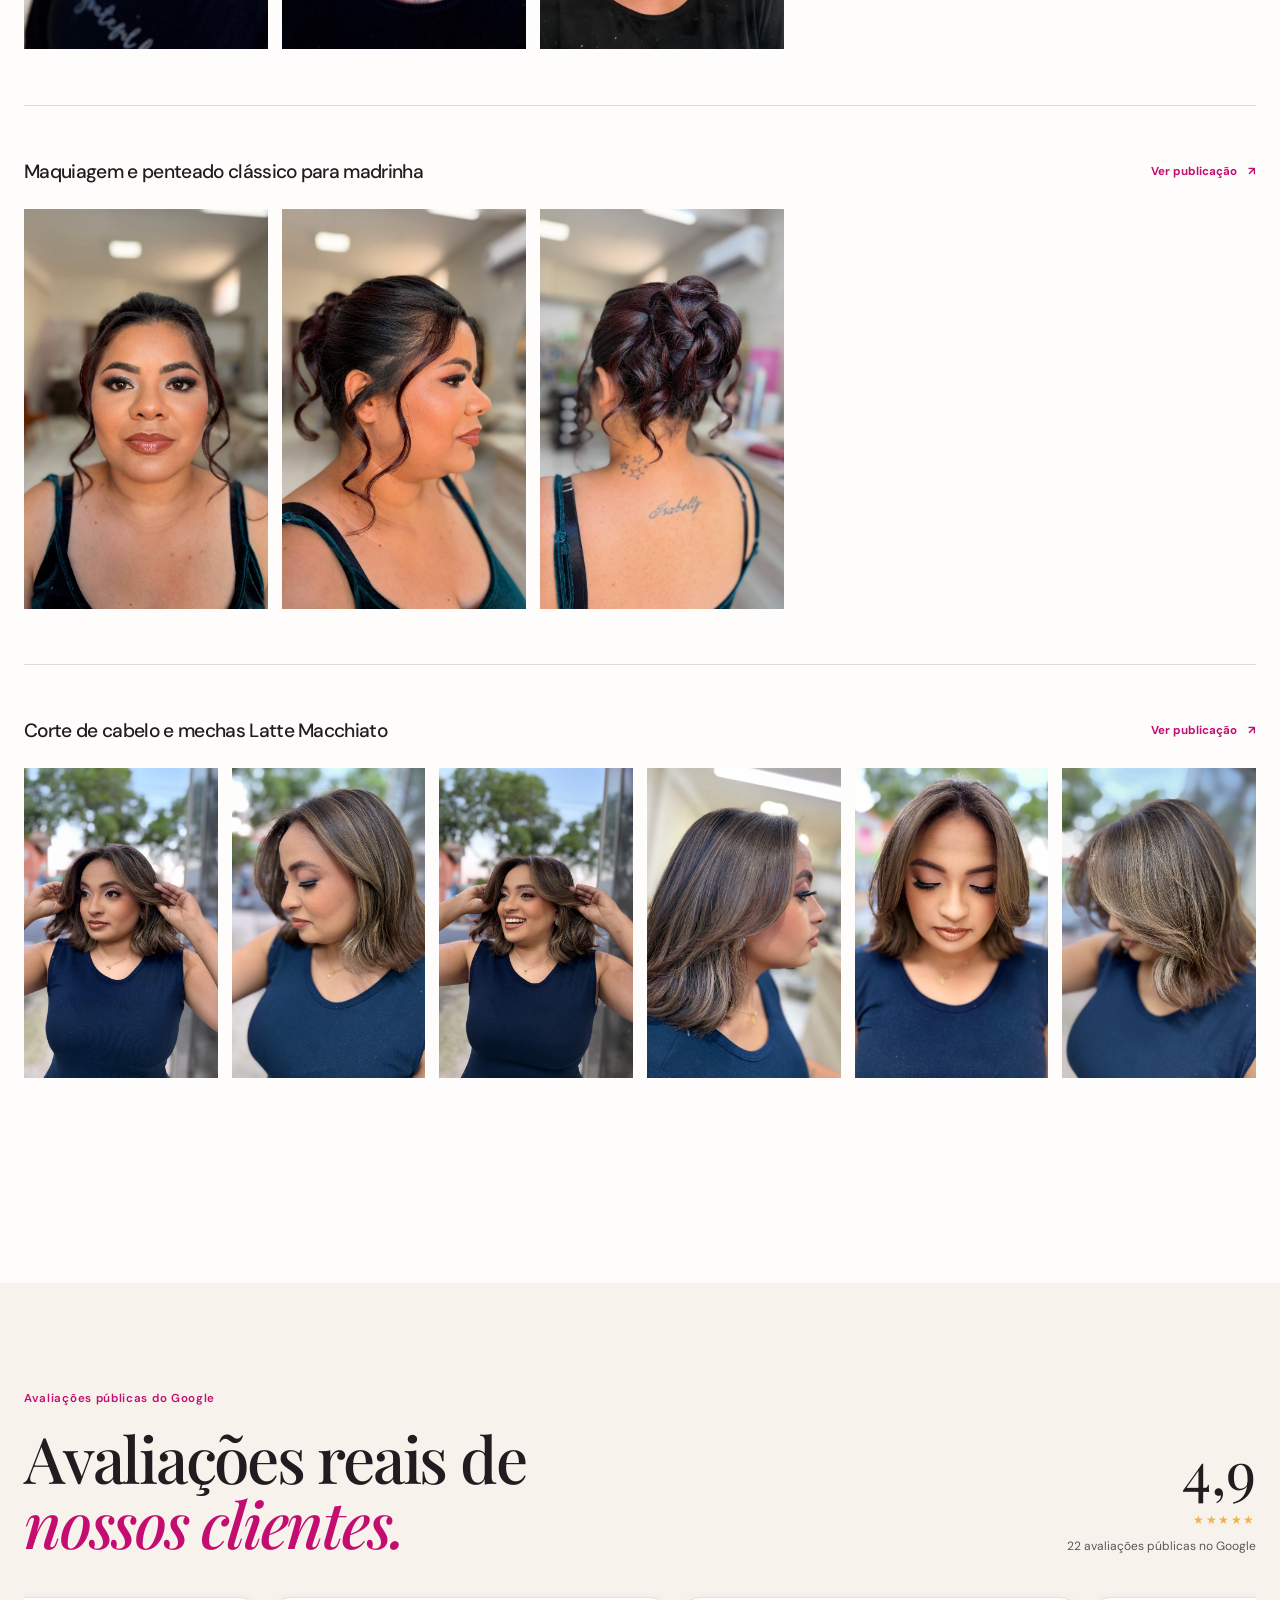
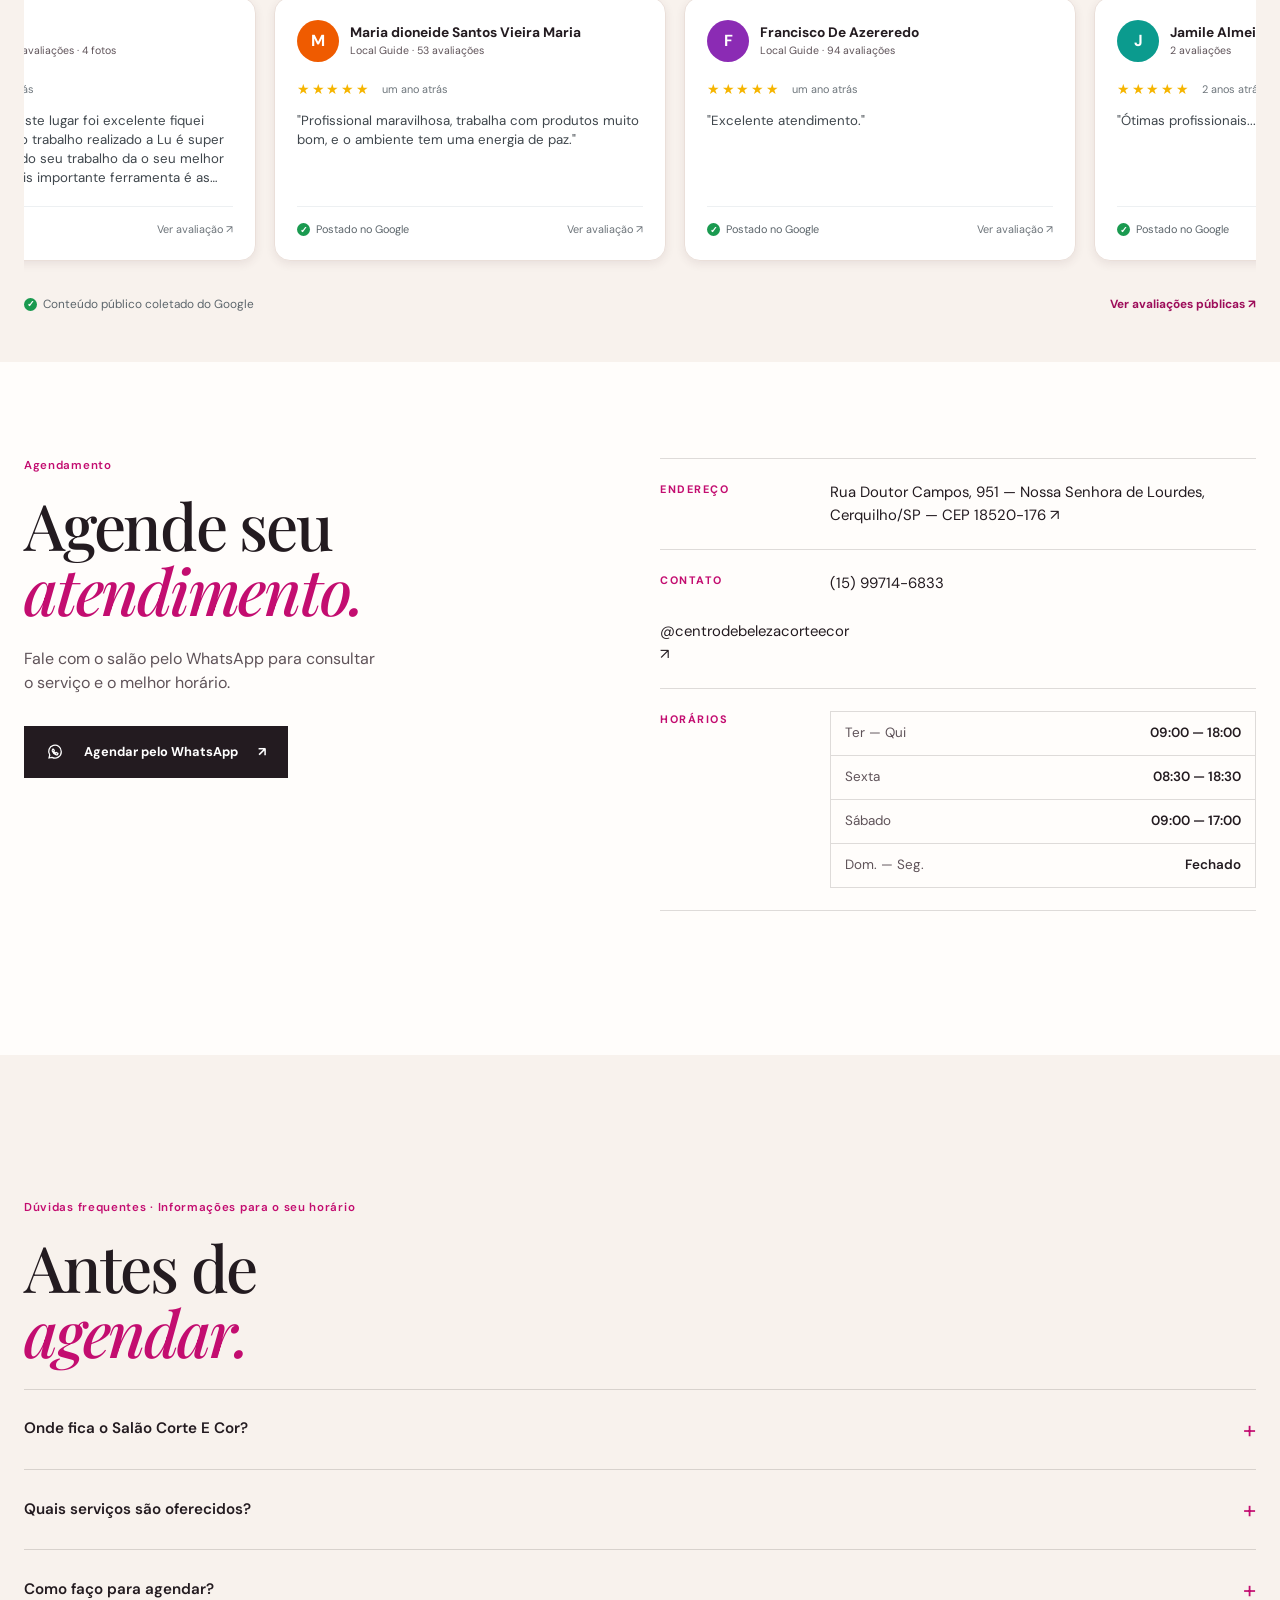
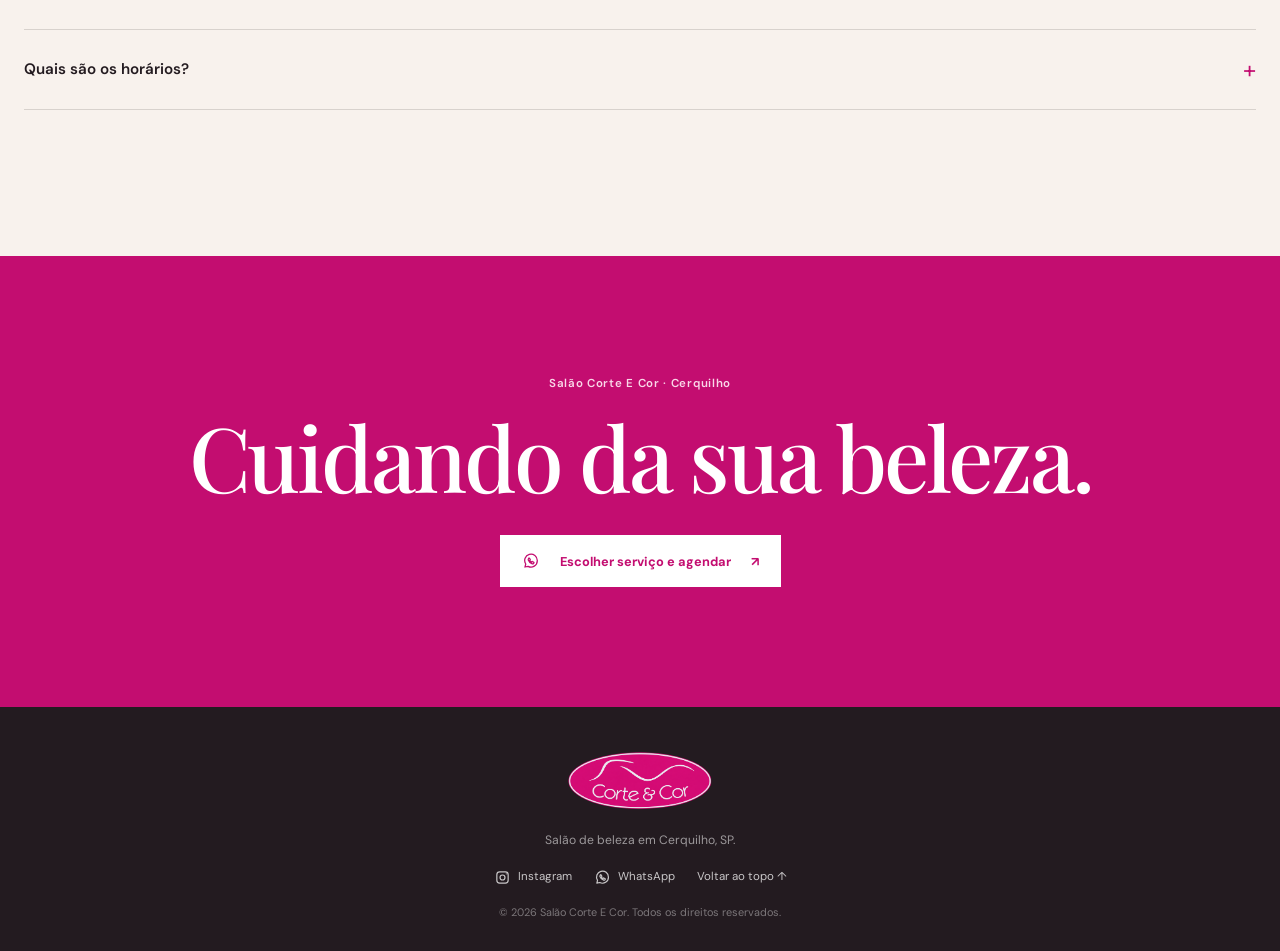
==== commit 7352c514: "Refine hero and contact sections" ====
--- a/index.html
+++ b/index.html
@@ -236,14 +236,14 @@
         <div class="container visit-grid">
           <div class="visit-copy reveal-up"><p class="eyebrow">Agendamento</p><h2 id="visit-title">Agende seu<br><em>atendimento.</em></h2><p>Fale com o salão pelo WhatsApp para consultar o serviço e o melhor horário.</p><a class="button button-dark" href="https://wa.me/message/CHSJ5ETGMGOBL1?text=Ol%C3%A1%2C%20gostaria%20de%20agendar%20um%20hor%C3%A1rio.%20Poderia%20confirmar%20os%20hor%C3%A1rios%20dispon%C3%ADveis%3F" data-booking-trigger><svg class="whatsapp-icon" viewBox="0 0 24 24" aria-hidden="true" focusable="false"><path d="M20.4 11.6a8.4 8.4 0 0 1-12.3 7.5L4 20l1-4a8.4 8.4 0 1 1 15.4-4.4Z"></path><path d="M9 8.2c.3-.3.7-.2.9.1l1.1 1.7c.2.3.1.6-.1.8l-.6.5c.5 1 1.2 1.7 2.3 2.2l.5-.6c.2-.3.6-.3.9-.1l1.7 1c.3.2.4.6.1.9l-.5.6c-.4.5-1 .7-1.6.5-2.5-.8-4.4-2.7-5.3-5.2-.2-.6 0-1.2.4-1.6Z"></path></svg>Agendar pelo WhatsApp <span aria-hidden="true">↗</span></a></div>
           <div class="contact-panel reveal-up">
-            <div class="contact-block"><span class="contact-label">Endereço</span><a href="https://www.google.com/maps/search/?api=1&query=Rua+Doutor+Campos%2C+951%2C+Nossa+Senhora+de+Lourdes%2C+Cerquilho%2C+SP" target="_blank" rel="noopener">Rua Doutor Campos, 951<br>Nossa Senhora de Lourdes<br>Cerquilho — SP · 18520-176 <span aria-hidden="true">↗</span></a></div>
+            <div class="contact-block"><span class="contact-label">Endereço</span><a href="https://www.google.com/maps/search/?api=1&query=Rua+Doutor+Campos%2C+951%2C+Nossa+Senhora+de+Lourdes%2C+Cerquilho%2C+SP" target="_blank" rel="noopener">Rua Doutor Campos, 951 — Nossa Senhora de Lourdes, Cerquilho/SP — CEP 18520-176 <span aria-hidden="true">↗</span></a></div>
             <div class="contact-block"><span class="contact-label">Contato</span><a href="tel:+5515997146833">(15) 99714-6833</a><a href="https://www.instagram.com/centrodebelezacorteecor/" target="_blank" rel="noopener">@centrodebelezacorteecor <span aria-hidden="true">↗</span></a></div>
             <div class="contact-block"><span class="contact-label">Horários</span><dl class="hours-list"><div><dt>Ter — Qui</dt><dd>09:00 — 18:00</dd></div><div><dt>Sexta</dt><dd>08:30 — 18:30</dd></div><div><dt>Sábado</dt><dd>09:00 — 17:00</dd></div><div><dt>Dom. — Seg.</dt><dd>Fechado</dd></div></dl></div>
           </div>
         </div>
       </section>
 
-      <section class="faq section-light" aria-labelledby="faq-title">
+      <section class="faq section-cream" aria-labelledby="faq-title">
         <div class="container faq-grid">
           <div class="faq-content reveal-up">
             <p class="eyebrow">Dúvidas frequentes · Informações para o seu horário</p>
--- a/styles.css
+++ b/styles.css
@@ -61,11 +61,11 @@
 .menu-toggle { display: none; border: 0; color: inherit; background: none; }
 
 .hero { position: relative; display: flex; min-height: 100svh; align-items: center; padding: clamp(128px, 17vh, 164px) 0 clamp(48px, 8vh, 80px); overflow: hidden; }
-.hero-grid { position: relative; z-index: 1; display: grid; width: 100%; grid-template-columns: minmax(0, 1.05fr) minmax(360px, .95fr); grid-template-rows: auto auto; align-items: start; column-gap: 8%; row-gap: clamp(18px, 3vh, 28px); }
+.hero-grid { position: relative; z-index: 1; display: grid; grid-template-columns: minmax(0, 1.05fr) minmax(360px, .95fr); grid-template-rows: auto auto; align-items: start; column-gap: 8%; row-gap: clamp(18px, 3vh, 28px); }
 .hero-copy { grid-column: 1; grid-row: 1; align-self: center; padding-top: clamp(42px, 8vh, 78px); }
 .hero-copy h1 { line-height: 1.03; }
 .hero-lead { max-width: 490px; margin-bottom: 34px; color: rgba(255, 250, 252, .68); font-size: 1.08rem; line-height: 1.7; }
-.hero-actions { grid-column: 2; grid-row: 2; display: flex; flex-direction: column; align-items: flex-start; gap: 14px; justify-content: flex-start; margin-top: -20px; }
+.hero-actions { grid-column: 1; grid-row: 2; display: flex; flex-direction: column; align-items: flex-start; gap: 14px; justify-content: flex-start; margin-top: 30px; }
 .hero-actions .button { min-width: 250px; }
 .button { display: inline-flex; align-items: center; justify-content: center; gap: 20px; min-height: 52px; padding: 15px 21px; border: 1px solid transparent; font-size: .8rem; font-weight: 700; text-decoration: none; transition: transform .25s ease, background .25s ease, color .25s ease, border-color .25s ease; }
 .whatsapp-icon { display: inline-block; width: 18px; height: 18px; flex: 0 0 auto; fill: none; stroke: currentColor; stroke-width: 1.7; stroke-linecap: round; stroke-linejoin: round; vertical-align: -0.2em; }
@@ -94,7 +94,7 @@
 .text-link:hover span { transform: translateX(4px); }
 .light-link { color: #fff; }
 .stars, .review-stars { color: #f1b24a; letter-spacing: .13em; }
-.hero-art { position: relative; grid-column: 2; grid-row: 1; width: min(100%, 480px); justify-self: end; }
+.hero-art { position: relative; grid-column: 2; grid-row: 1 / span 2; align-self: center; width: min(100%, 480px); justify-self: end; }
 .hero-frame { position: relative; height: min(560px, 58svh); padding: 0; overflow: visible; border: 0; box-shadow: 18px 18px 0 rgba(231, 169, 197, .3); isolation: isolate; }
 .hero-frame:focus-visible { outline: 2px solid var(--pink-light); outline-offset: 8px; }
 .hero-card { position: absolute; inset: 0; z-index: 1; display: block; width: 100%; height: 100%; border: 1px solid rgba(255, 255, 255, .2); object-fit: cover; object-position: center; opacity: 1; visibility: visible; transform-origin: center center; backface-visibility: hidden; box-shadow: 0 18px 34px rgba(31, 14, 24, .18); pointer-events: none; will-change: transform, opacity; }
@@ -193,19 +193,22 @@
 .contact-panel { border-top: 1px solid var(--line); }
 .contact-block { display: grid; grid-template-columns: 145px 1fr; gap: 25px; padding: 22px 0; border-bottom: 1px solid var(--line); }
 .contact-label { color: var(--pink); font-size: .68rem; font-weight: 700; letter-spacing: .14em; text-transform: uppercase; }
-.contact-block a { width: fit-content; color: var(--ink); font-size: .93rem; text-decoration: none; }
+.contact-block a { width: auto; color: var(--ink); font-size: .93rem; text-decoration: none; }
 .contact-block a:hover { color: var(--pink); }
-.hours-list { display: grid; width: 100%; gap: 8px; margin: 0; font-size: .84rem; }
-.hours-list div { display: flex; justify-content: space-between; gap: 20px; }
+.hours-list { display: grid; width: 100%; gap: 0; margin: 0; border: 1px solid var(--line); font-size: .84rem; }
+.hours-list div { display: grid; grid-template-columns: minmax(0, 1fr) auto; gap: 20px; min-width: 0; padding: 11px 14px; }
+.hours-list div + div { border-top: 1px solid var(--line); }
 .hours-list dt { color: var(--ink-soft); }
-.hours-list dd { margin: 0; font-weight: 600; }
+.hours-list dd { margin: 0; font-weight: 600; text-align: right; }
 
 .faq { padding: 145px 0; }
 .faq-grid { display: grid; grid-template-columns: 1fr; gap: 0; align-items: start; }
 .faq-content { width: 100%; max-width: none; }
 .faq-content details { border-top: 1px solid var(--line); }
 .faq-content details:last-child { border-bottom: 1px solid var(--line); }
-.faq-content summary { display: flex; align-items: center; justify-content: space-between; gap: 20px; padding: 21px 0; cursor: pointer; list-style: none; font-size: .95rem; font-weight: 600; }
+.faq-content summary { display: flex; align-items: center; justify-content: space-between; gap: 20px; padding: 21px 0; color: var(--ink); background: transparent; cursor: pointer; list-style: none; font-size: .95rem; font-weight: 600; -webkit-tap-highlight-color: transparent; }
+.faq-content summary:focus { outline: none; }
+.faq-content summary:focus-visible { outline: 3px solid #f6c7dd; outline-offset: 4px; }
 .faq-content summary::-webkit-details-marker { display: none; }
 .faq-content summary::after { color: var(--pink); content: '+'; font-size: 1.5rem; font-weight: 400; transition: transform .25s ease; }
 .faq-content details[open] summary::after { transform: rotate(45deg); }
@@ -277,10 +280,10 @@
 
 @media (max-width: 900px) and (min-width: 761px) {
   .hero { padding: 112px 0 52px; }
-  .hero-grid { display: flex; flex-direction: column; gap: 32px; text-align: center; }
-  .hero-copy { max-width: 680px; text-align: center; }
+  .hero-grid { display: flex; flex-direction: column; gap: 32px; text-align: left; }
+  .hero-copy { max-width: 680px; text-align: left; }
   .hero-copy .eyebrow { margin-bottom: 14px; }
-  .hero-lead { margin-inline: auto; }
+  .hero-lead { margin-inline: 0; }
   .hero-visual { width: min(100%, 430px); margin-inline: auto; }
   .hero-frame { height: min(430px, 48svh); }
   .hero-actions { width: 100%; align-items: center; }
